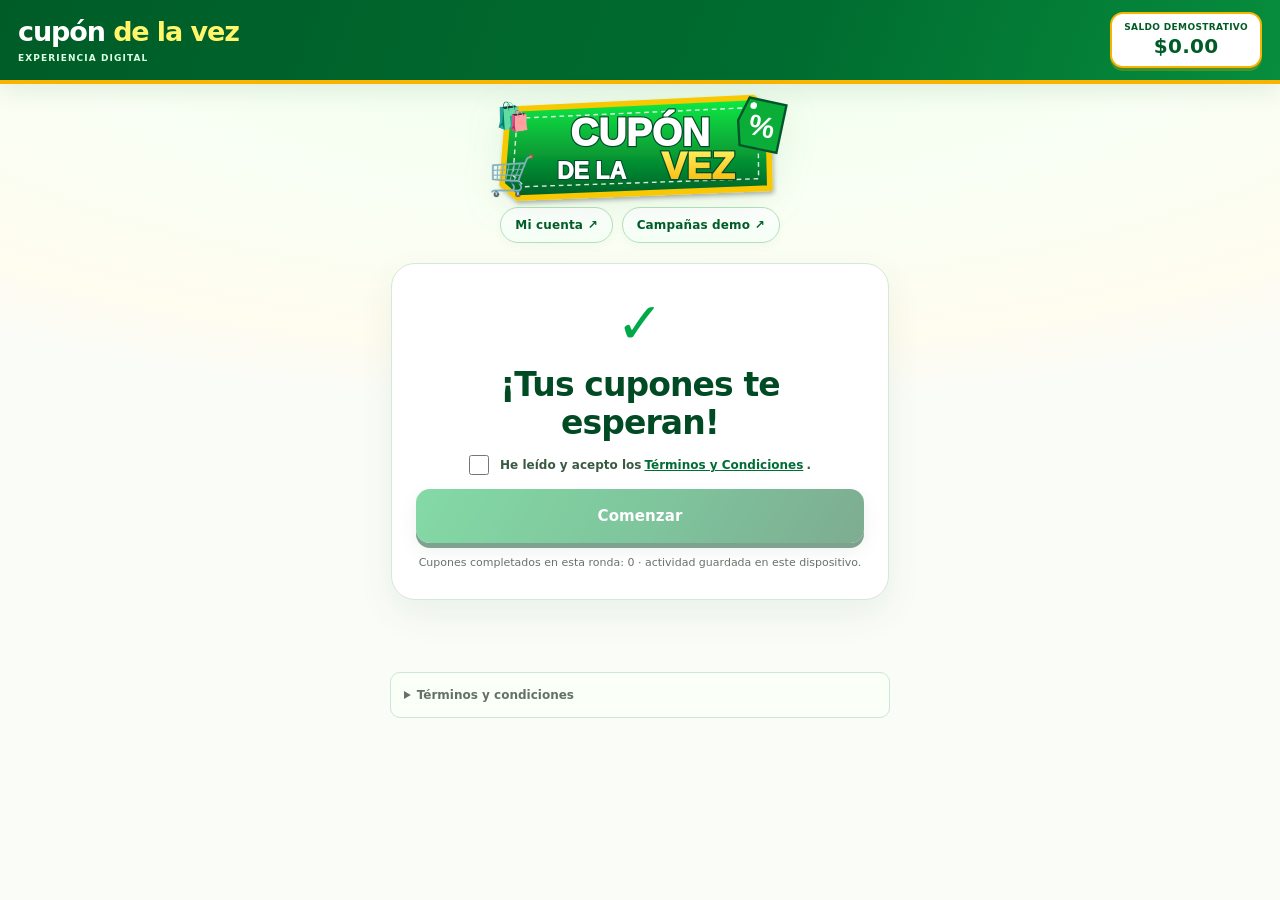
==== index.html @ 0f6320c0 "Melhorar animações, saldo, cupons, responsividade, histórico e marcas demonstrativas" ====
<!doctype html>
<html lang="es-MX"><head><meta charset="utf-8"><meta name="viewport" content="width=device-width, initial-scale=1"><meta name="description" content="Experiencia interactiva de cupones de demostración en México. Puntos virtuales expresados en MXN sin valor monetario."><title>Cupón de la Vez | Experiencia de cupones</title>
<style>:root{font-family:Arial,Helvetica,sans-serif;color:#202622;background:#f7f8f7;--green:#19be63;--yellow:#ffeb00}*{box-sizing:border-box}body{margin:0}header{display:flex;justify-content:space-between;align-items:center;background:#fff;padding:14px 18px;border-bottom:1px solid #e7e7e7;gap:10px}.logo{font-weight:900;font-size:25px}.logo span{color:var(--green)}.balance{border:2px solid var(--yellow);border-radius:9px;padding:7px 12px;font-size:11px;text-align:center}.balance strong{display:block;font-size:17px}main{max-width:460px;margin:24px auto;padding:0 14px 24px}.card{background:#fff;border-radius:18px;padding:23px 20px;box-shadow:0 5px 24px #0000000c;margin:14px 0}.badge{font-size:12px;text-transform:uppercase;letter-spacing:1px;font-weight:800;text-align:center;color:#177b45}h1,h2{text-align:center}h1{font-size:27px}p{color:#505b54;line-height:1.55;font-size:14px;text-align:center}.check{text-align:center;color:var(--green);font-size:75px;line-height:1}.coupon{border-radius:15px;min-height:210px;background:linear-gradient(135deg,#e9a726,#c75d22);color:#fff;padding:24px;text-align:center;display:flex;flex-direction:column;justify-content:center;margin:18px 0}.coupon.alt{background:linear-gradient(135deg,#333842,#10151d)}.coupon.third{background:linear-gradient(135deg,#e65b29,#b82f1f)}.brand-fallback{display:block;background:white;color:#1c2328;border-radius:12px;padding:20px;margin:12px auto;font-size:30px;font-weight:900;width:fit-content}.brand-fallback[hidden]{display:none}.brand-logo[hidden]{display:none}.brand-logo{width:145px;height:90px;object-fit:contain;background:#fff;border-radius:12px;padding:14px;margin:12px auto;display:block}.coupon strong{font-size:20px}.coupon .code{font-size:30px;font-weight:900;letter-spacing:5px;margin-top:15px}.coupon small{font-size:12px;opacity:.92}label{font-weight:700;font-size:12px;display:block}input{width:100%;border:1px solid #ccd3ce;border-radius:10px;padding:14px;font-size:17px;margin:9px 0}button,.btn{display:block;width:100%;border:0;border-radius:10px;padding:15px;background:var(--yellow);font-size:15px;font-weight:800;cursor:pointer;text-decoration:none;text-align:center;color:#151515;margin-top:13px}.green{background:var(--green);color:#fff}.muted{background:#f1f3f2}.hidden{display:none}.notice{background:#fffbe4;border:1px solid #efe19a;padding:13px;border-radius:10px;font-size:12px;line-height:1.5;color:#504b32}.reward{font-size:40px;font-weight:900;text-align:center}.small{font-size:12px;color:#69736b}.links{display:flex;gap:10px;justify-content:center;font-size:13px;padding:14px}a{color:#126a3d}footer details{text-align:left;background:#fff;border:1px solid #e1e5e2;border-radius:10px;padding:13px}footer summary{cursor:pointer;font-weight:700}footer details p{text-align:left;font-size:12px}footer{max-width:460px;margin:auto;padding:20px 15px 32px;text-align:center;color:#657168;font-size:12px;line-height:1.5}@media(min-width:600px){main{margin-top:35px}}</style><style>
:root{--green:#18b85d;--yellow:#ffdf00;background:#fff;color:#171717}
body{background:linear-gradient(180deg,#fff 0%,#fffdf2 100%);min-height:100vh}
header{max-width:980px;margin:0 auto;border:0;padding:18px 20px 14px;position:relative}
.logo{font-family:Georgia,serif;font-size:29px;letter-spacing:-1.3px;color:#171717}.logo span{color:#edb600}
.balance{border:3px solid #f3db00;border-radius:12px;min-width:136px;background:#fff;padding:10px 15px;box-shadow:0 2px 0 #f5eb8c;font-weight:800}
.balance strong{font-size:21px;color:#111}
main{max-width:530px;margin:24px auto 10px}.card{border:1px solid #f0efeb;border-radius:21px;box-shadow:0 12px 32px #1414140b;padding:30px 25px}
h1,h2{font-family:Georgia,'Times New Roman',serif;font-weight:800;font-size:31px;line-height:1.15;color:#111}
.check{font-size:78px;font-weight:900;color:#19bd66}
.badge{color:#272727;font-size:12px;letter-spacing:1.2px}
.coupon{background:linear-gradient(135deg,#ffdc00,#efad00);color:#171717;min-height:255px;border:3px dashed #fff;border-radius:18px;box-shadow:0 5px 0 #e9b400;padding:18px}
.coupon.alt{background:linear-gradient(135deg,#292929,#151515);color:#fff}
.coupon.third{background:linear-gradient(135deg,#ffc400,#f39b00);color:#171717}
.coupon .code{background:#ffffffeb;border:2px dashed #d1aa00;color:#171717;display:inline-block;align-self:center;padding:10px 17px;border-radius:9px;font-size:29px;letter-spacing:5px}
.coupon small{font-weight:700}
.brand-logo{border:2px solid #ffffff80;box-shadow:0 3px 10px #00000014}
button,.btn{border-radius:13px;min-height:54px;background:var(--yellow);box-shadow:0 4px 0 #e5bd00}
button.green,.btn.green{background:#15b95d;color:#fff;box-shadow:0 4px 0 #0b8d43}
button.muted{box-shadow:none}
.reward{font-family:Georgia,serif;font-size:49px}
#finish{border-top:9px solid #ffcb00}
#finish:before{content:'✓';display:block;text-align:center;font-size:50px;color:#fff;background:#f6ad00;border:7px solid #fff;box-shadow:0 0 0 7px #f6ad00;border-radius:50%;width:90px;height:90px;line-height:90px;margin:5px auto 26px}
#finish>.check{display:none}
#finish .btn.green{background:#ffcf00;color:#151515;box-shadow:0 4px 0 #e8a900}
#finish .small{background:#fff9e5;padding:14px;border-radius:10px;line-height:1.6}
.links{padding:6px 14px 12px}.links a{color:#454545}
footer details{border:1px solid #e8e2cb;background:#fffdf2}
@media(max-width:480px){header{padding:13px 14px}.logo{font-size:24px}.balance{min-width:122px}.balance strong{font-size:17px}.card{padding:24px 17px}h1,h2{font-size:27px}.coupon .code{font-size:24px}}
</style><style>
.money-rain{position:fixed;inset:0;z-index:999;pointer-events:none;overflow:hidden}
.money-rain .coin{position:absolute;top:-55px;left:var(--x);font-size:var(--size);line-height:1;opacity:0;filter:drop-shadow(0 3px 3px #0002);animation:coinfall var(--duration) ease-in var(--delay) forwards}
@keyframes coinfall{0%{transform:translate3d(0,-20px,0) rotate(0deg) scale(.6);opacity:0}10%{opacity:1}85%{opacity:1}100%{transform:translate3d(var(--drift),105vh,0) rotate(var(--spin)) scale(1);opacity:0}}
@media(prefers-reduced-motion:reduce){.money-rain{display:none}}
</style><link rel="manifest" href="manifest.webmanifest?v=25"><meta name="theme-color" content="#005c27"><style>
:root{--green:#12a857;--yellow:#f8cc24}
body{background:radial-gradient(circle at 50% 0,#fff5ca 0,#fff 52%);color:#17241c}
.card{box-shadow:0 18px 45px #114a2017;border:1px solid #e9eddf;animation:rise .3s ease both}
@keyframes rise{from{opacity:.5;transform:translateY(9px)}to{opacity:1;transform:translateY(0)}}
button,.btn{transition:transform .18s,filter .18s}button:not(:disabled):active,.btn:active{transform:scale(.98)}button:not(:disabled):hover,.btn:hover{filter:brightness(1.045)}
button:disabled{opacity:.5;cursor:not-allowed;box-shadow:none}
.coupon{position:relative;overflow:hidden;border:2px dashed #fff8;box-shadow:0 12px 28px #0002}
.coupon:before{content:'✦';position:absolute;right:15px;top:5px;font-size:36px;opacity:.25}
.progress-shell{display:none!important}
.progress-track{height:12px;background:#e6ece7;border-radius:20px;overflow:hidden}
.progress-fill{height:100%;width:0;background:linear-gradient(90deg,#16b55e,#f5d434);transition:width .45s}
.progress-label{text-align:center;font-size:13px;font-weight:800;color:#146b39;margin:7px 0}
.utility{display:flex;gap:8px;justify-content:center;align-items:center;flex-wrap:wrap;margin:8px auto;font-size:12px}
.utility select,.utility button{width:auto;min-height:35px;padding:7px 12px;margin:0;font-size:12px;box-shadow:none}
.milestones{display:flex;justify-content:center;gap:7px;flex-wrap:wrap;margin:14px 0}
.milestones span{background:#e8f8ee;border:1px solid #b9e9c9;border-radius:30px;padding:8px 10px;font-size:12px;font-weight:800}
#finish{background:linear-gradient(160deg,#fff 70%,#fff7d6)}
#finish .reward{color:#158848}
#finish .offer-label{font-size:12px;font-weight:800;color:#20653c;background:#eaf8ee;border-radius:12px;padding:9px}
@media(prefers-reduced-motion:reduce){.card{animation:none}button,.btn,.progress-fill{transition:none}}
</style><meta http-equiv="Cache-Control" content="no-cache, no-store, must-revalidate"><style id="premium-v25">
:root{--green:#108847;--yellow:#ffd34b;--ink:#17281d;--muted:#68766b;font-family:Inter,ui-sans-serif,system-ui,-apple-system,"Segoe UI",Arial,sans-serif}
body{background:radial-gradient(ellipse 90% 330px at 50% 0,#f1ffe9 5%,#fff8e4 65%,#fafbf8 100%);color:var(--ink);min-height:100vh;-webkit-font-smoothing:antialiased}
header{background:#ffffffde;border-bottom:1px solid #dfe9dc;padding:12px 18px;max-width:none;box-shadow:0 1px 12px #123b1e08}
header>.logo{font-family:Inter,ui-sans-serif,system-ui,-apple-system,"Segoe UI",sans-serif;font-weight:900;font-size:clamp(19px,4.7vw,27px);letter-spacing:-1.1px;color:#193524;line-height:1.12}
.logo span{color:#12a45c}.logo small{display:block;font-family:Inter,ui-sans-serif,system-ui,sans-serif;font-weight:800;font-size:9px;letter-spacing:1.1px;color:#69816f;margin-top:5px}
.balance{min-width:0;padding:8px 12px;border:1px solid #c7e7ce;background:#f0fbf1;box-shadow:none;border-radius:13px;font-size:9px;letter-spacing:.35px;white-space:nowrap;color:#177344}
.balance strong{color:#0b783d;font-size:clamp(13px,3.4vw,20px);font-variant-numeric:tabular-nums;margin-top:2px}
.hero-brand{max-width:530px;margin:0 auto;text-align:center;padding:5px 24px 0}
.hero-brand img{width:min(100%,320px);height:auto;display:block;margin:0 auto;filter:drop-shadow(0 9px 18px #27874018)}
main{max-width:530px;margin:0 auto 16px;padding:0 16px 24px}
.links{display:flex;flex-wrap:wrap;gap:9px;padding:0 0 8px}
.links a{font-size:12px;font-weight:750;letter-spacing:.15px;color:#43674d;text-decoration:none;background:#fff;border:1px solid #e2ece0;border-radius:100px;padding:10px 14px;box-shadow:0 4px 10px #173d1508}
.links a:hover{border-color:#9ed6ab;color:#056f38}
.card{border:1px solid #e7eee4;background:#fff;border-radius:24px;padding:28px 24px;margin:12px 0;box-shadow:0 15px 40px #1b49200f;animation:rise .3s ease both}
.card.hidden{display:none}
h1,h2{font-family:Inter,ui-sans-serif,system-ui,-apple-system,"Segoe UI",sans-serif;font-weight:860;letter-spacing:-.9px;line-height:1.13;color:#12321f;font-size:clamp(25px,6vw,33px)}
h1{margin:12px 0}p{color:#627064;font-size:14px;line-height:1.6}
.check{font-size:57px;color:#159f53;line-height:1.1}
.badge{display:table;margin:0 auto 16px;background:#eaf9ef;color:#167744;border:1px solid #ceeeda;padding:8px 12px;border-radius:100px;font-size:10px;letter-spacing:1px}
.coupon,.coupon.alt,.coupon.third{position:relative;background:linear-gradient(135deg,#fce691 0%,#f9ce4a 54%,#f0b92e 100%);color:#1e321e;border:1px solid #f4cb54;border-radius:21px;box-shadow:0 13px 30px #7d6a1525;min-height:290px;padding:15px 22px 20px;overflow:hidden;margin:16px 0 20px}
.coupon.alt{background:linear-gradient(135deg,#1c493b,#112b29 92%);color:#fff;border-color:#447663}
.coupon.third{background:linear-gradient(135deg,#faf0cf,#f2d178 65%,#e8ba47);color:#193226;border-color:#e9c574}
.coupon:before,.coupon:after{content:"";position:absolute;top:59px;width:28px;height:28px;background:#fff;border-radius:50%;z-index:1;border:1px solid #f2e7c0}
.coupon:before{left:-15px}.coupon:after{right:-15px}
.ticket-ribbon{display:flex;justify-content:space-between;align-items:center;align-self:stretch;border-bottom:1px dashed #ffffffad;padding-bottom:14px;letter-spacing:1.4px;font-size:10px;font-weight:900}
.ticket-ribbon span:last-child{letter-spacing:6px;opacity:.68}
.coupon strong{font-size:21px;margin-top:5px;letter-spacing:.1px}
.brand-logo{width:125px;height:80px;object-fit:contain;border:0;border-radius:12px;background:#fff;padding:13px;box-shadow:0 6px 15px #00000017;margin:14px auto 6px}
.brand-fallback{font-size:21px;padding:16px;margin:14px auto 6px;max-width:90%;overflow-wrap:anywhere}
.coupon .code{font-size:clamp(22px,6.8vw,33px);font-weight:900;letter-spacing:3px;padding:10px 15px;margin-top:13px;border:1px dashed #99802a;border-radius:11px;background:#ffffffec;color:#173525;box-shadow:0 3px 7px #0000000c;font-variant-numeric:tabular-nums}
.coupon small{color:inherit;font-size:12px;margin-top:11px;font-weight:700;opacity:.8}
.ticket-caption{align-self:stretch;font-size:9px;font-weight:900;letter-spacing:.8px;opacity:.65;border-top:1px dashed #ffffff9c;padding-top:12px;margin-top:17px;text-align:center}
#couponScreen>label{color:#344a37;font-size:12px;letter-spacing:1px;margin:16px 0 6px}
.code-entry{display:flex;gap:9px;align-items:stretch}
#couponInput{flex:1;min-width:0;margin:0;border:1.5px solid #cfded0;border-radius:13px;padding:14px 15px;background:#fbfefb;color:#173725;font-size:20px;line-height:1.3;letter-spacing:2px;font-variant-numeric:tabular-nums;outline-offset:3px}
#couponInput:focus{outline:2px solid #38a56d;border-color:#0b8646}
.copy-btn{width:auto;min-width:76px;flex-shrink:0;min-height:52px;margin:0;padding:0 14px;border:1px solid #cfe7d5;background:#ecf9f0;color:#11653a;box-shadow:none;border-radius:13px;font-size:13px}
.input-help{text-align:left;color:#768579;font-size:11px;margin:7px 0 0}
button,.btn{font-family:inherit;font-weight:800;letter-spacing:.1px;min-height:54px;border-radius:14px;box-shadow:none;touch-action:manipulation}
button.green,.btn.green{background:linear-gradient(135deg,#1cb663,#087940);color:#fff;box-shadow:0 6px 15px #057c4030}
#validate{margin-top:18px;font-size:15px}
#validate span{margin-left:6px;font-size:20px}
#message{min-height:18px;margin:9px 0}
.demo-disclosure{font-size:11px;color:#607262;background:#f1f8f1;border:1px solid #e1efe2;border-radius:10px;margin:14px 0 0;padding:9px 10px}
#acceptAtStart{width:20px;height:20px;margin:0 8px 0 0;vertical-align:middle;accent-color:#11874a;flex:none}
#welcome label{display:flex!important;align-items:center;justify-content:center;flex-wrap:wrap;gap:3px;font-size:12px;font-weight:550;line-height:1.5;color:#395a42}
#welcome .small{font-size:11px;margin-bottom:0}
#success .reward,#finish .reward{font-family:inherit;color:#078348;font-size:clamp(32px,8vw,48px)}
#finish{border-top:6px solid #f2bd40;background:#fff}
#finish:before{display:none}
#finish>.check{display:block}
#finish .btn.green{background:linear-gradient(135deg,#169753,#096b3b);color:white;border:0;box-shadow:0 7px 18px #0e85432a;padding:18px 12px;margin:22px 0 12px;font-size:16px}
#finish .small{background:none;padding:4px 0;color:#6f796f}
.milestones span{background:#ecf9ef;border-color:#d1efda;color:#127646}
footer{max-width:530px;padding-bottom:35px}
:focus-visible{outline:3px solid #2c9e63;outline-offset:3px}
@media(max-width:480px){header{padding:10px 13px;gap:8px}.logo small{font-size:8px}.balance{font-size:8px;padding:7px 9px}.hero-brand{padding-top:0}.hero-brand img{width:min(100%,240px)}main{padding:0 12px 22px}.card{padding:24px 18px;border-radius:20px}.links{gap:7px;justify-content:center}.links a{padding:9px 10px;font-size:11px}.coupon,.coupon.alt,.coupon.third{padding:14px 15px 18px;min-height:265px}.ticket-ribbon{font-size:9px}.coupon .code{letter-spacing:2px}.brand-logo{width:110px;height:70px}#couponInput{font-size:18px}.copy-btn{min-width:68px;padding:0 9px}}
@media(max-width:355px){.balance{font-size:7px;padding:7px}.balance strong{font-size:12px}header>.logo{font-size:18px}.coupon .code{font-size:21px;padding:8px}}
@media(prefers-reduced-motion:reduce){.card{animation:none}*,*:before,*:after{scroll-behavior:auto!important;transition:none!important}}
</style><style id="logo-palette-v32">
/* Paleta extraída do logo: verde vivo #10ed45, verde escuro #005c27, dourado #f9b400, amarelo #fff66b. */
:root{--green:#079943;--yellow:#f9c51b;--logo-neon:#10ed45;--logo-dark:#005c27;--logo-gold:#f9b400;--logo-light:#fff66b;--ink:#073a20}
body{background:radial-gradient(ellipse 90% 410px at 50% 0,#edffec 0%,#f9fff4 52%,#fffcf0 85%,#fafcf8 100%);color:#073a20}
header{background:linear-gradient(110deg,#005c27 0%,#006d30 63%,#078d3d 100%);border-bottom:4px solid #f9b400;box-shadow:0 8px 22px #005c2718}
header>.logo{color:#fff}.logo span{color:#fff66b}.logo small{color:#dcffe5}
.balance{background:#ffffff;color:#005c27;border:2px solid #f9b400;box-shadow:0 3px 0 #f9b40040}.balance strong{color:#005c27}
.hero-brand{background:transparent}
.links a{color:#005c27;border-color:#b4e1bb;background:linear-gradient(180deg,#fff,#f4fff5)}
.links a:hover{color:#005c27;border-color:#0ca646}
.card{border:1px solid #d4e9d9;box-shadow:0 14px 36px #005c2712}
h1,h2{color:#004b24}.check{color:#00a949}
.badge{background:#e5ffe8;color:#006d32;border-color:#93e9a2}
.coupon,.coupon.third{background:linear-gradient(145deg,#fff66b 0%,#ffdb32 42%,#f9b400 100%);border:2px solid #e9a900;color:#064923;box-shadow:0 14px 28px #b58e1240}
.coupon.alt{background:linear-gradient(145deg,#10b84b 0%,#04883b 48%,#005c27 100%);border:2px solid #059a41;color:white;box-shadow:0 14px 28px #005c2736}
.coupon:before,.coupon:after{background:#fff;border-color:#d4e9d9}
.coupon .code{background:#ffffffed;color:#005c27;border:2px dashed #cca300}
.ticket-ribbon{border-bottom-color:#fff8}
#couponInput{border-color:#9bd8a8;background:#fafffa;color:#005c27}
#couponInput:focus{outline-color:#00883d;border-color:#00883d}
.copy-btn{background:#e5ffe9;color:#005c27;border:1px solid #88d99e}
button.green,.btn.green,#finish .btn.green{background:linear-gradient(120deg,#0bb64f 0%,#00893b 56%,#005c27 100%);color:#fff;box-shadow:0 5px 0 #004821,0 8px 18px #005c2728}
button:not(.green):not(.copy-btn):not(.muted){background:linear-gradient(135deg,#fff66b,#f9b400);color:#153c1a;box-shadow:0 4px 0 #db9900}
button.muted{background:#eaf7ec;color:#005c27;border:1px solid #c0e2c7}
#finish{border-top:7px solid #f9b400;background:linear-gradient(160deg,#fff 55%,#f1ffed)}
#finish .reward,#success .reward{color:#006f34}
.milestones span{background:#f0ffeb;border-color:#9de3a9;color:#005c27}
.demo-disclosure{background:#ecf8ed;border-color:#cde8d2;color:#315b3b}
a{color:#006d34}footer details{background:#fafff8;border-color:#cee6d3}
::selection{background:#fff66b;color:#005c27}
@media(max-width:480px){header{padding:12px 13px}.balance{border-width:2px}}
</style><style id="experience-v35">
.round-counter{text-align:center;font-size:12px;font-weight:800;color:#006a34;margin:2px 0 8px;letter-spacing:.5px}
.achievement{display:inline-block;margin:6px auto 2px!important;padding:9px 14px;border-radius:18px;background:#efffed;border:1px solid #a2e7b4;color:#066331;font-weight:750}
#success{text-align:center}
.toast{position:fixed;z-index:1002;bottom:22px;left:50%;transform:translateX(-50%);max-width:min(92vw,440px);width:max-content;border-radius:18px;padding:14px 22px;background:#005c27;color:#fff;box-shadow:0 12px 40px #005c273d;font-weight:800;text-align:center}
.toast[hidden]{display:none}
.coupon{transform-style:preserve-3d;transition:transform .25s ease,box-shadow .25s ease;will-change:transform}
.coupon:active{transform:perspective(800px) rotateX(2deg) scale(.99)}
.coupon .code{transform:translateZ(8px)}
#couponInput[aria-invalid="true"]{border-color:#c83138;background:#fff6f6}
#couponScreen #message:not(:empty){color:#ad2b34;font-weight:700}
#couponScreen .code-entry input{font-size:clamp(18px,4.6vw,22px)}
button:focus-visible,a:focus-visible,input:focus-visible{outline:3px solid #f9b400;outline-offset:3px}
#couponScreen{content-visibility:auto;contain-intrinsic-size:660px}
@media(hover:hover) and (pointer:fine){.coupon:hover{transform:perspective(800px) rotateX(2deg) rotateY(-2deg) translateY(-2px);box-shadow:0 19px 34px #005c2734}}
@media(max-width:460px){#couponScreen .code-entry{gap:7px}#couponScreen .copy-btn{min-width:70px}#couponScreen .coupon{min-height:250px}#couponScreen #validate{min-height:58px}}
@media(prefers-reduced-motion:reduce){.coupon{transition:none;transform:none!important}}
</style></head><body><div class="money-rain" id="moneyRain" aria-hidden="true"></div><div id="toast" class="toast" role="status" aria-live="polite" hidden></div>
<header><div class="logo">cupón<span> de la vez</span><small>EXPERIENCIA DIGITAL</small></div><div class="balance">SALDO DEMOSTRATIVO<strong id="balance">$0.00 MXN</strong></div></header>
<div class="hero-brand"><img src="logo-cupon.svg?v=25" width="680" height="250" alt="Cupón de la Vez"></div><main><nav class="links" aria-label="Navegación"><a href="cuenta.html#login">Mi cuenta <span aria-hidden="true">↗</span></a><a href="admin-campanas.html">Campañas demo <span aria-hidden="true">↗</span></a></nav>
<section class="card" id="welcome"><div class="check">✓</div><h1>¡Tus cupones te esperan!</h1><label style="display:block;margin:14px 0"><input type="checkbox" id="acceptAtStart"> He leído y acepto los <a href="#terminos" id="termsLink">Términos y Condiciones</a>.</label><button class="green" id="start" disabled>Comenzar</button><p class="small" id="localHistory">Tu actividad se guarda en este dispositivo.</p></section>
<section class="card hidden" id="couponScreen"><div class="badge">✦ CUPÓN INTERACTIVO · DEMO</div><p class="round-counter" id="roundCounter" aria-live="polite">Cupón 1 de 3</p><div class="coupon" id="couponCard"><div class="ticket-ribbon"><span>EDICIÓN DIGITAL</span><span aria-hidden="true">✦ ✦ ✦</span></div><img class="brand-logo" id="brandLogo" decoding="async" alt="Logotipo de marca usado como referencia visual no oficial" loading="lazy" referrerpolicy="no-referrer" onerror="this.hidden=true;document.getElementById('brandFallback').hidden=false"><span id="brandFallback" class="brand-fallback" hidden></span><strong id="couponTitle">Cupón de ejemplo</strong><div class="code" id="shownCode">81286876</div><small>8 dígitos · código ilustrativo</small></div><label for="couponInput">DIGITA EL CÓDIGO DEL CUPÓN</label><div class="code-entry"><input id="couponInput" type="text" inputmode="numeric" pattern="[0-9]{8}" maxlength="8" autocomplete="one-time-code" enterkeyhint="done" aria-describedby="codeHelp" placeholder="0000 0000"><button type="button" id="copyCode" class="copy-btn" aria-label="Copiar código de demostración">Copiar</button></div><p class="input-help" id="codeHelp">Usa los 8 números mostrados en la tarjeta.</p><button type="button" id="validate" class="green">VALIDAR CUPÓN <span aria-hidden="true">→</span></button><p id="message" role="status" aria-live="polite" class="small"></p></section>
<section class="card hidden" id="success"><div class="check">✓</div><h2>¡Cupón validado! ✨</h2><p>Acumulaste:</p><div class="reward" id="reward">$0.00 MXN</div><p id="achievement" class="achievement">🏅 ¡Primer cupón completado!</p><p>Saldo virtual total: <strong id="total">$0.00 MXN</strong></p><button class="green" id="next">Siguiente cupón</button></section>
<section class="card hidden" id="finish"><div class="check">✓</div><h2>¡Felicidades, completaste tus 3 cupones!</h2><p>Tu saldo virtual ha aumentado.</p><div class="reward" id="finalTotal">$0.00 MXN</div><p class="demo-disclosure">La oferta es una compra aparte.</p><div class="milestones" id="milestones" aria-label="Logros virtuales"></div><button class="muted" id="openInfo" type="button">ⓘ Términos y condiciones</button><a class="btn green" id="checkout" href="https://xpag.global/pay/UIZraLAo" target="_blank" rel="noopener noreferrer">💰 CONTINUAR A LA OFERTA →</a><p class="small">Si el botón no abre la oferta, mantén pulsado el botón y selecciona abrir enlace.</p><button class="muted" id="again">Volver a empezar</button></section>
<dialog id="infoPopup" aria-labelledby="infoTitle" style="border:0;border-radius:14px;max-width:420px;width:92%;padding:22px"><h2 id="infoTitle">Términos y condiciones</h2><p class="small" style="text-align:left">Esta plataforma es una experiencia interactiva de demostración. Los códigos son ilustrativos: no son cupones reales ni conceden descuentos. Las marcas se muestran solo como referencia visual; no existe patrocinio, asociación ni autorización de sus titulares.</p><p class="small" style="text-align:left">Los importes expresados en MXN son saldo virtual demostrativo, sin valor monetario. No representan dinero, crédito, premios ni ganancias reales, y no se pueden retirar, transferir ni utilizar como pago.</p><p class="small" style="text-align:left">La oferta externa es opcional e independiente de los cupones y del saldo virtual. Cualquier compra implica un pago real y no permite convertir el saldo demostrativo en dinero. Consulta las condiciones de la oferta antes de comprar. Esta experiencia no solicita información bancaria.</p><button class="green" id="closeInfo" type="button">Entendido</button></dialog></main><footer><details><summary>Términos y condiciones</summary><p>Los códigos son ilustrativos y no ofrecen descuentos reales. El saldo mostrado en MXN es exclusivamente virtual, sin valor monetario ni retiros. Las marcas son referencias visuales sin afiliación. La oferta de pago es opcional e independiente. Consulta los <a href="#terminos" id="footerTerms">términos completos</a>.</p></details></footer>
<script>'use strict';(()=>{const data=[{code:'81286876',title:'Nike',logo:'https://cdn.jsdelivr.net/npm/simple-icons@v15/icons/nike.svg',value:80,cls:''},{code:'81460305',title:'Apple',logo:'https://cdn.jsdelivr.net/npm/simple-icons@v15/icons/apple.svg',value:150,cls:'alt'},{code:'81633734',title:'Burger King',logo:'https://cdn.jsdelivr.net/npm/simple-icons@v15/icons/burgerking.svg',value:60,cls:'third'},{code:'81807163',title:'Adidas',logo:'https://cdn.jsdelivr.net/npm/simple-icons@v15/icons/adidas.svg',value:120,cls:''},{code:'81980592',title:'McDonald\'s',logo:'https://cdn.jsdelivr.net/npm/simple-icons@v15/icons/mcdonalds.svg',value:90,cls:'third'},{code:'82154021',title:'Samsung',logo:'https://cdn.jsdelivr.net/npm/simple-icons@v15/icons/samsung.svg',value:130,cls:'alt'},{code:'82327450',title:'Starbucks',logo:'https://cdn.jsdelivr.net/npm/simple-icons@v15/icons/starbucks.svg',value:70,cls:''},{code:'82500879',title:'Puma',logo:'https://cdn.jsdelivr.net/npm/simple-icons@v15/icons/puma.svg',value:110,cls:'third'},{code:'82674308',title:'Pepsi',logo:'https://cdn.jsdelivr.net/npm/simple-icons@v15/icons/pepsi.svg',value:100,cls:'alt'},{code:'82847737',title:'Spotify',logo:'https://cdn.jsdelivr.net/npm/simple-icons@v15/icons/spotify.svg',value:140,cls:''},{code:'83021166',title:'Netflix',logo:'https://cdn.jsdelivr.net/npm/simple-icons@v15/icons/netflix.svg',value:95,cls:'alt'},{code:'83194595',title:'LEGO',logo:'https://cdn.jsdelivr.net/npm/simple-icons@v15/icons/lego.svg',value:125,cls:'third'},{code:'83368024',title:'YouTube',logo:'https://cdn.jsdelivr.net/npm/simple-icons@v15/icons/youtube.svg',value:105,cls:'third'},{code:'83541453',title:'Amazon',logo:'https://cdn.jsdelivr.net/npm/simple-icons@v15/icons/amazon.svg',value:85,cls:''},{code:'83714882',title:'PlayStation',logo:'https://cdn.jsdelivr.net/npm/simple-icons@v15/icons/playstation.svg',value:135,cls:'alt'},{code:'83888311',title:'Coca-Cola',logo:'https://cdn.jsdelivr.net/npm/simple-icons@v15/icons/cocacola.svg',value:95,cls:'third'}],key='cuponmx-virtual-session-v2',rotationKey='cuponmx-brand-rotation-v2',money=n=>new Intl.NumberFormat('es-MX',{style:'currency',currency:'MXN'}).format(n),sections=['welcome','couponScreen','success','finish'];let index=0,balance=0,completed=[],round=[];const read=(k,fallback)=>{try{return JSON.parse(localStorage.getItem(k)||'null')??fallback}catch(_){return fallback}};const shuffle=a=>{for(let i=a.length-1;i>0;i--){const j=Math.floor(Math.random()*(i+1));[a[i],a[j]]=[a[j],a[i]]}return a};function selectRound(){let queue=read(rotationKey,[]);if(!Array.isArray(queue)||queue.some(n=>!Number.isInteger(n)||n<0||n>=data.length))queue=[];if(queue.length<3){const remaining=queue;queue=remaining.concat(shuffle(data.map((_,i)=>i).filter(i=>!remaining.includes(i))))}const selected=queue.splice(0,3);try{localStorage.setItem(rotationKey,JSON.stringify(queue))}catch(_){}return selected}let saved=read(key,null);if(saved&&Array.isArray(saved.round)&&saved.round.length===3&&saved.round.every(n=>Number.isInteger(n)&&n>=0&&n<data.length)&&Array.isArray(saved.completed)){round=saved.round;completed=[...new Set(saved.completed.filter(n=>round.includes(n)))];balance=completed.reduce((sum,i)=>sum+data[i].value,0)}else{round=selectRound()}function save(){try{localStorage.setItem(key,JSON.stringify({round,completed}))}catch(_){}}save();let audioContext;function coinSound(){if(localStorage.getItem('cupon-sound')==='off')return;try{const Ctx=window.AudioContext||window.webkitAudioContext;if(!Ctx)return;audioContext=audioContext||new Ctx();if(audioContext.state==='suspended')audioContext.resume();const now=audioContext.currentTime;for(let i=0;i<4;i++){const osc=audioContext.createOscillator(),gain=audioContext.createGain();osc.type='sine';osc.frequency.setValueAtTime(650+i*125,now+i*.085);osc.frequency.exponentialRampToValueAtTime(1000+i*145,now+i*.085+.11);gain.gain.setValueAtTime(.0001,now+i*.085);gain.gain.exponentialRampToValueAtTime(.09,now+i*.085+.018);gain.gain.exponentialRampToValueAtTime(.0001,now+i*.085+.2);osc.connect(gain);gain.connect(audioContext.destination);osc.start(now+i*.085);osc.stop(now+i*.085+.21)}}catch(_){}}function moneyAnimation(){if(window.matchMedia&&window.matchMedia('(prefers-reduced-motion: reduce)').matches)return;const box=document.getElementById('moneyRain');if(!box)return;box.replaceChildren();for(let i=0;i<22;i++){const el=document.createElement('span');el.className='coin';el.textContent=i%4===0?'✨':'🪙';el.style.setProperty('--x',Math.round(Math.random()*100)+'%');el.style.setProperty('--size',(21+Math.round(Math.random()*15))+'px');el.style.setProperty('--duration',(1.5+Math.random()*1.1).toFixed(2)+'s');el.style.setProperty('--delay',(Math.random()*.65).toFixed(2)+'s');el.style.setProperty('--drift',(Math.random()*130-65).toFixed(0)+'px');el.style.setProperty('--spin',(Math.random()*900-450).toFixed(0)+'deg');box.appendChild(el)}setTimeout(()=>box.replaceChildren(),3400)}function celebrate(){moneyAnimation();coinSound()}let displayedBalance=balance,balanceFrame=0;
function animateBalance(value){
 const el=document.getElementById('balance');cancelAnimationFrame(balanceFrame);
 const reduce=window.matchMedia&&window.matchMedia('(prefers-reduced-motion: reduce)').matches;
 if(reduce||displayedBalance===value){displayedBalance=value;el.textContent=money(value);return}
 const from=displayedBalance,start=performance.now(),duration=640;
 const draw=t=>{const pct=Math.min((t-start)/duration,1);displayedBalance=from+(value-from)*(1-Math.pow(1-pct,3));el.textContent=money(displayedBalance);if(pct<1)balanceFrame=requestAnimationFrame(draw);else{displayedBalance=value;el.textContent=money(value)}};
 balanceFrame=requestAnimationFrame(draw);
}
let toastTimeout;function showToast(message){const el=document.getElementById('toast');el.textContent=message;el.hidden=false;clearTimeout(toastTimeout);toastTimeout=setTimeout(()=>el.hidden=true,2600)}
function saveHistory(brand,value){
 try{const k='cuponmx-local-history-v1',v=JSON.parse(localStorage.getItem(k)||'[]'),items=Array.isArray(v)?v:[];items.unshift({brand,amount:value,date:new Date().toISOString(),demo:true});localStorage.setItem(k,JSON.stringify(items.slice(0,60)))}catch(_){}
}
function show(id){for(const s of sections)document.getElementById(s).classList.toggle('hidden',s!==id);window.scrollTo({top:0,behavior:'smooth'})}function update(){animateBalance(balance);document.getElementById('localHistory').textContent='Cupones completados en esta ronda: '+completed.length+' · actividad guardada en este dispositivo.'}function render(){update();document.getElementById('roundCounter').textContent='Cupón '+Math.min(index+1,round.length)+' de '+round.length;if(index>=round.length){document.getElementById('finalTotal').textContent=money(balance);document.getElementById('milestones').innerHTML='<span>🥉 Primer cupón</span><span>🥈 Dos cupones</span><span>🏆 Ronda completa</span>';show('finish');return}const c=data[round[index]];document.getElementById('couponTitle').textContent=c.title;const logo=document.getElementById('brandLogo');logo.hidden=false;const fallback=document.getElementById('brandFallback');fallback.hidden=true;fallback.textContent=c.title;logo.src=c.logo;document.getElementById('shownCode').textContent=c.code;document.getElementById('couponCard').className='coupon '+c.cls;document.getElementById('couponInput').value='';document.getElementById('message').textContent='';document.getElementById('couponInput').removeAttribute('aria-invalid');show('couponScreen')}document.getElementById('copyCode').onclick=async()=>{const code=document.getElementById('shownCode').textContent;try{await navigator.clipboard.writeText(code);document.getElementById('message').textContent='Código copiado. Pégalo en el campo.'}catch(_){document.getElementById('couponInput').value=code;document.getElementById('message').textContent='Código colocado en el campo.'}document.getElementById('couponInput').focus()};document.getElementById('couponInput').addEventListener('input',e=>{e.target.value=e.target.value.replace(/\D/g,'').slice(0,8);document.getElementById('message').textContent=''});document.getElementById('couponInput').addEventListener('keydown',e=>{if(e.key==='Enter'){e.preventDefault();document.getElementById('validate').click()}});document.getElementById('acceptAtStart').onchange=e=>document.getElementById('start').disabled=!e.target.checked;document.getElementById('termsLink').onclick=e=>{e.preventDefault();document.getElementById('infoPopup').showModal()};document.getElementById('start').onclick=()=>{if(!document.getElementById('acceptAtStart').checked)return;index=0;while(index<round.length&&completed.includes(round[index]))index++;render()};document.getElementById('validate').onclick=()=>{const current=round[index],val=document.getElementById('couponInput').value.trim();if(val!==data[current].code){document.getElementById('message').textContent=val.length!==8?'El código debe tener 8 dígitos.':'El código no coincide. Verifica los números.';document.getElementById('couponInput').setAttribute('aria-invalid','true');return}document.getElementById('couponInput').removeAttribute('aria-invalid');const value=data[current].value;if(!completed.includes(current)){completed.push(current);balance+=value;save()}update();document.getElementById('reward').textContent=money(value);document.getElementById('achievement').textContent=['🥉 ¡Primer cupón completado!','🥈 ¡Dos cupones completados!','🏆 ¡Ronda completada!'][index]||'✨ ¡Muy bien!';saveHistory(data[current].title,value);showToast('✨ ¡Cupón correcto! +'+money(value)+' virtuales');document.getElementById('total').textContent=money(balance);celebrate();if(index===round.length-1){index=round.length;document.getElementById('finalTotal').textContent=money(balance);document.getElementById('milestones').innerHTML='<span>🥉 Primer cupón</span><span>🥈 Dos cupones</span><span>🏆 Ronda completa</span>';show('finish');setTimeout(()=>document.getElementById('checkout').scrollIntoView({block:'center',behavior:'smooth'}),350)}else{show('success')}};document.getElementById('next').onclick=()=>{celebrate();index++;while(index<round.length&&completed.includes(round[index]))index++;render()};document.getElementById('openInfo').onclick=()=>document.getElementById('infoPopup').showModal();document.getElementById('closeInfo').onclick=()=>document.getElementById('infoPopup').close();document.getElementById('footerTerms').onclick=e=>{e.preventDefault();document.getElementById('infoPopup').showModal()};document.getElementById('again').onclick=()=>{round=selectRound();index=0;completed=[];balance=0;save();update();show('welcome')};if('serviceWorker' in navigator){window.addEventListener('load',()=>navigator.serviceWorker.register('./sw.js?v=25',{updateViaCache:'none'}).then(reg=>reg.update()).catch(()=>{}))}update()})();</script></body></html>
<!-- Atualização para publicação do site -->
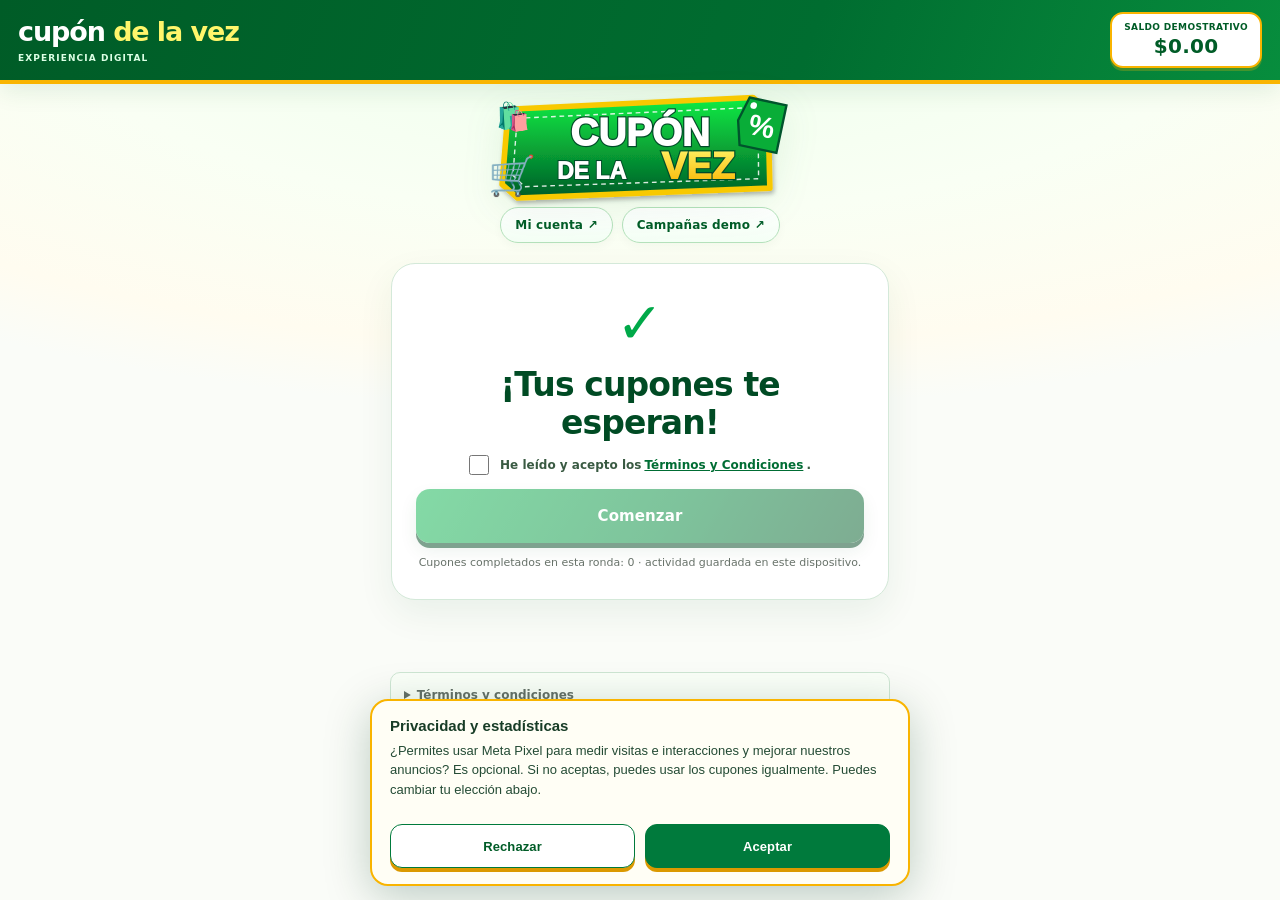
==== commit 060dc198: "Meta Pixel 1438430094129999 com consentimento e eventos do funil" ====
--- a/index.html
+++ b/index.html
@@ -1,5 +1,5 @@
 <!doctype html>
-<html lang="es-MX"><head><meta charset="utf-8"><meta name="viewport" content="width=device-width, initial-scale=1"><meta name="description" content="Experiencia interactiva de cupones de demostración en México. Puntos virtuales expresados en MXN sin valor monetario."><title>Cupón de la Vez | Experiencia de cupones</title>
+<html lang="es-MX"><head><meta charset="utf-8"><meta name="viewport" content="width=device-width, initial-scale=1"><link rel="preconnect" href="https://cdn.jsdelivr.net" crossorigin><link rel="dns-prefetch" href="//cdn.jsdelivr.net"><meta name="description" content="Experiencia interactiva de cupones de demostración en México. Puntos virtuales expresados en MXN sin valor monetario."><title>Cupón de la Vez | Experiencia de cupones</title>
 <style>:root{font-family:Arial,Helvetica,sans-serif;color:#202622;background:#f7f8f7;--green:#19be63;--yellow:#ffeb00}*{box-sizing:border-box}body{margin:0}header{display:flex;justify-content:space-between;align-items:center;background:#fff;padding:14px 18px;border-bottom:1px solid #e7e7e7;gap:10px}.logo{font-weight:900;font-size:25px}.logo span{color:var(--green)}.balance{border:2px solid var(--yellow);border-radius:9px;padding:7px 12px;font-size:11px;text-align:center}.balance strong{display:block;font-size:17px}main{max-width:460px;margin:24px auto;padding:0 14px 24px}.card{background:#fff;border-radius:18px;padding:23px 20px;box-shadow:0 5px 24px #0000000c;margin:14px 0}.badge{font-size:12px;text-transform:uppercase;letter-spacing:1px;font-weight:800;text-align:center;color:#177b45}h1,h2{text-align:center}h1{font-size:27px}p{color:#505b54;line-height:1.55;font-size:14px;text-align:center}.check{text-align:center;color:var(--green);font-size:75px;line-height:1}.coupon{border-radius:15px;min-height:210px;background:linear-gradient(135deg,#e9a726,#c75d22);color:#fff;padding:24px;text-align:center;display:flex;flex-direction:column;justify-content:center;margin:18px 0}.coupon.alt{background:linear-gradient(135deg,#333842,#10151d)}.coupon.third{background:linear-gradient(135deg,#e65b29,#b82f1f)}.brand-fallback{display:block;background:white;color:#1c2328;border-radius:12px;padding:20px;margin:12px auto;font-size:30px;font-weight:900;width:fit-content}.brand-fallback[hidden]{display:none}.brand-logo[hidden]{display:none}.brand-logo{width:145px;height:90px;object-fit:contain;background:#fff;border-radius:12px;padding:14px;margin:12px auto;display:block}.coupon strong{font-size:20px}.coupon .code{font-size:30px;font-weight:900;letter-spacing:5px;margin-top:15px}.coupon small{font-size:12px;opacity:.92}label{font-weight:700;font-size:12px;display:block}input{width:100%;border:1px solid #ccd3ce;border-radius:10px;padding:14px;font-size:17px;margin:9px 0}button,.btn{display:block;width:100%;border:0;border-radius:10px;padding:15px;background:var(--yellow);font-size:15px;font-weight:800;cursor:pointer;text-decoration:none;text-align:center;color:#151515;margin-top:13px}.green{background:var(--green);color:#fff}.muted{background:#f1f3f2}.hidden{display:none}.notice{background:#fffbe4;border:1px solid #efe19a;padding:13px;border-radius:10px;font-size:12px;line-height:1.5;color:#504b32}.reward{font-size:40px;font-weight:900;text-align:center}.small{font-size:12px;color:#69736b}.links{display:flex;gap:10px;justify-content:center;font-size:13px;padding:14px}a{color:#126a3d}footer details{text-align:left;background:#fff;border:1px solid #e1e5e2;border-radius:10px;padding:13px}footer summary{cursor:pointer;font-weight:700}footer details p{text-align:left;font-size:12px}footer{max-width:460px;margin:auto;padding:20px 15px 32px;text-align:center;color:#657168;font-size:12px;line-height:1.5}@media(min-width:600px){main{margin-top:35px}}</style><style>
 :root{--green:#18b85d;--yellow:#ffdf00;background:#fff;color:#171717}
 body{background:linear-gradient(180deg,#fff 0%,#fffdf2 100%);min-height:100vh}
@@ -163,14 +163,24 @@
 @media(hover:hover) and (pointer:fine){.coupon:hover{transform:perspective(800px) rotateX(2deg) rotateY(-2deg) translateY(-2px);box-shadow:0 19px 34px #005c2734}}
 @media(max-width:460px){#couponScreen .code-entry{gap:7px}#couponScreen .copy-btn{min-width:70px}#couponScreen .coupon{min-height:250px}#couponScreen #validate{min-height:58px}}
 @media(prefers-reduced-motion:reduce){.coupon{transition:none;transform:none!important}}
-</style></head><body><div class="money-rain" id="moneyRain" aria-hidden="true"></div><div id="toast" class="toast" role="status" aria-live="polite" hidden></div>
+</style><style id="pixel-consent-v36">
+#analyticsConsent{position:fixed;left:14px;right:14px;bottom:14px;z-index:1500;margin:auto;max-width:540px;border:2px solid #f9b400;border-radius:18px;background:#fffef5;box-shadow:0 10px 45px #003c2340;padding:16px 18px;font-family:Arial,Helvetica,sans-serif;color:#173c26}
+#analyticsConsent[hidden],#privacyPreference[hidden]{display:none!important}
+#analyticsConsent p{font-size:13px;line-height:1.5;color:#244b35;text-align:left;margin:6px 0 12px}
+#analyticsConsent strong{font-size:15px}
+#analyticsConsent .consent-actions{display:flex;gap:10px}
+#analyticsConsent button{flex:1;cursor:pointer;border:1px solid #007a3c;border-radius:12px;min-height:44px;padding:10px 12px;font-size:13px;font-weight:800}
+#analyticsYes{background:#007a3c;color:white}#analyticsNo{background:white;color:#005c27}
+#privacyPreference{text-align:center;padding:8px 0 0}
+#manageAnalytics{background:none;border:0;color:#005c27;text-decoration:underline;cursor:pointer;font-size:12px;min-height:38px}
+</style></head><body><aside id="analyticsConsent" aria-label="Preferencias de estadísticas" hidden><strong>Privacidad y estadísticas</strong><p>¿Permites usar Meta Pixel para medir visitas e interacciones y mejorar nuestros anuncios? Es opcional. Si no aceptas, puedes usar los cupones igualmente. Puedes cambiar tu elección abajo.</p><div class="consent-actions"><button id="analyticsNo" type="button">Rechazar</button><button id="analyticsYes" type="button">Aceptar</button></div></aside><div class="money-rain" id="moneyRain" aria-hidden="true"></div><div id="toast" class="toast" role="status" aria-live="polite" hidden></div>
 <header><div class="logo">cupón<span> de la vez</span><small>EXPERIENCIA DIGITAL</small></div><div class="balance">SALDO DEMOSTRATIVO<strong id="balance">$0.00 MXN</strong></div></header>
-<div class="hero-brand"><img src="logo-cupon.svg?v=25" width="680" height="250" alt="Cupón de la Vez"></div><main><nav class="links" aria-label="Navegación"><a href="cuenta.html#login">Mi cuenta <span aria-hidden="true">↗</span></a><a href="admin-campanas.html">Campañas demo <span aria-hidden="true">↗</span></a></nav>
+<div class="hero-brand"><img src="logo-cupon.svg?v=25" width="680" height="250" alt="Cupón de la Vez" fetchpriority="high" decoding="async"></div><main><nav class="links" aria-label="Navegación"><a href="cuenta.html#login">Mi cuenta <span aria-hidden="true">↗</span></a><a href="admin-campanas.html">Campañas demo <span aria-hidden="true">↗</span></a></nav>
 <section class="card" id="welcome"><div class="check">✓</div><h1>¡Tus cupones te esperan!</h1><label style="display:block;margin:14px 0"><input type="checkbox" id="acceptAtStart"> He leído y acepto los <a href="#terminos" id="termsLink">Términos y Condiciones</a>.</label><button class="green" id="start" disabled>Comenzar</button><p class="small" id="localHistory">Tu actividad se guarda en este dispositivo.</p></section>
 <section class="card hidden" id="couponScreen"><div class="badge">✦ CUPÓN INTERACTIVO · DEMO</div><p class="round-counter" id="roundCounter" aria-live="polite">Cupón 1 de 3</p><div class="coupon" id="couponCard"><div class="ticket-ribbon"><span>EDICIÓN DIGITAL</span><span aria-hidden="true">✦ ✦ ✦</span></div><img class="brand-logo" id="brandLogo" decoding="async" alt="Logotipo de marca usado como referencia visual no oficial" loading="lazy" referrerpolicy="no-referrer" onerror="this.hidden=true;document.getElementById('brandFallback').hidden=false"><span id="brandFallback" class="brand-fallback" hidden></span><strong id="couponTitle">Cupón de ejemplo</strong><div class="code" id="shownCode">81286876</div><small>8 dígitos · código ilustrativo</small></div><label for="couponInput">DIGITA EL CÓDIGO DEL CUPÓN</label><div class="code-entry"><input id="couponInput" type="text" inputmode="numeric" pattern="[0-9]{8}" maxlength="8" autocomplete="one-time-code" enterkeyhint="done" aria-describedby="codeHelp" placeholder="0000 0000"><button type="button" id="copyCode" class="copy-btn" aria-label="Copiar código de demostración">Copiar</button></div><p class="input-help" id="codeHelp">Usa los 8 números mostrados en la tarjeta.</p><button type="button" id="validate" class="green">VALIDAR CUPÓN <span aria-hidden="true">→</span></button><p id="message" role="status" aria-live="polite" class="small"></p></section>
 <section class="card hidden" id="success"><div class="check">✓</div><h2>¡Cupón validado! ✨</h2><p>Acumulaste:</p><div class="reward" id="reward">$0.00 MXN</div><p id="achievement" class="achievement">🏅 ¡Primer cupón completado!</p><p>Saldo virtual total: <strong id="total">$0.00 MXN</strong></p><button class="green" id="next">Siguiente cupón</button></section>
 <section class="card hidden" id="finish"><div class="check">✓</div><h2>¡Felicidades, completaste tus 3 cupones!</h2><p>Tu saldo virtual ha aumentado.</p><div class="reward" id="finalTotal">$0.00 MXN</div><p class="demo-disclosure">La oferta es una compra aparte.</p><div class="milestones" id="milestones" aria-label="Logros virtuales"></div><button class="muted" id="openInfo" type="button">ⓘ Términos y condiciones</button><a class="btn green" id="checkout" href="https://xpag.global/pay/UIZraLAo" target="_blank" rel="noopener noreferrer">💰 CONTINUAR A LA OFERTA →</a><p class="small">Si el botón no abre la oferta, mantén pulsado el botón y selecciona abrir enlace.</p><button class="muted" id="again">Volver a empezar</button></section>
-<dialog id="infoPopup" aria-labelledby="infoTitle" style="border:0;border-radius:14px;max-width:420px;width:92%;padding:22px"><h2 id="infoTitle">Términos y condiciones</h2><p class="small" style="text-align:left">Esta plataforma es una experiencia interactiva de demostración. Los códigos son ilustrativos: no son cupones reales ni conceden descuentos. Las marcas se muestran solo como referencia visual; no existe patrocinio, asociación ni autorización de sus titulares.</p><p class="small" style="text-align:left">Los importes expresados en MXN son saldo virtual demostrativo, sin valor monetario. No representan dinero, crédito, premios ni ganancias reales, y no se pueden retirar, transferir ni utilizar como pago.</p><p class="small" style="text-align:left">La oferta externa es opcional e independiente de los cupones y del saldo virtual. Cualquier compra implica un pago real y no permite convertir el saldo demostrativo en dinero. Consulta las condiciones de la oferta antes de comprar. Esta experiencia no solicita información bancaria.</p><button class="green" id="closeInfo" type="button">Entendido</button></dialog></main><footer><details><summary>Términos y condiciones</summary><p>Los códigos son ilustrativos y no ofrecen descuentos reales. El saldo mostrado en MXN es exclusivamente virtual, sin valor monetario ni retiros. Las marcas son referencias visuales sin afiliación. La oferta de pago es opcional e independiente. Consulta los <a href="#terminos" id="footerTerms">términos completos</a>.</p></details></footer>
+<dialog id="infoPopup" aria-labelledby="infoTitle" style="border:0;border-radius:14px;max-width:420px;width:92%;padding:22px"><h2 id="infoTitle">Términos y condiciones</h2><p class="small" style="text-align:left">Esta plataforma es una experiencia interactiva de demostración. Los códigos son ilustrativos: no son cupones reales ni conceden descuentos. Las marcas se muestran solo como referencia visual; no existe patrocinio, asociación ni autorización de sus titulares.</p><p class="small" style="text-align:left">Los importes expresados en MXN son saldo virtual demostrativo, sin valor monetario. No representan dinero, crédito, premios ni ganancias reales, y no se pueden retirar, transferir ni utilizar como pago.</p><p class="small" style="text-align:left">La oferta externa es opcional e independiente de los cupones y del saldo virtual. Cualquier compra implica un pago real y no permite convertir el saldo demostrativo en dinero. Consulta las condiciones de la oferta antes de comprar. Esta experiencia no solicita información bancaria.</p><button class="green" id="closeInfo" type="button">Entendido</button></dialog></main><footer><div id="privacyPreference" hidden><button id="manageAnalytics" type="button">Configurar privacidad y estadísticas</button></div><details><summary>Términos y condiciones</summary><p>Los códigos son ilustrativos y no ofrecen descuentos reales. El saldo mostrado en MXN es exclusivamente virtual, sin valor monetario ni retiros. Las marcas son referencias visuales sin afiliación. La oferta de pago es opcional e independiente. Consulta los <a href="#terminos" id="footerTerms">términos completos</a>.</p></details></footer>
 <script>'use strict';(()=>{const data=[{code:'81286876',title:'Nike',logo:'https://cdn.jsdelivr.net/npm/simple-icons@v15/icons/nike.svg',value:80,cls:''},{code:'81460305',title:'Apple',logo:'https://cdn.jsdelivr.net/npm/simple-icons@v15/icons/apple.svg',value:150,cls:'alt'},{code:'81633734',title:'Burger King',logo:'https://cdn.jsdelivr.net/npm/simple-icons@v15/icons/burgerking.svg',value:60,cls:'third'},{code:'81807163',title:'Adidas',logo:'https://cdn.jsdelivr.net/npm/simple-icons@v15/icons/adidas.svg',value:120,cls:''},{code:'81980592',title:'McDonald\'s',logo:'https://cdn.jsdelivr.net/npm/simple-icons@v15/icons/mcdonalds.svg',value:90,cls:'third'},{code:'82154021',title:'Samsung',logo:'https://cdn.jsdelivr.net/npm/simple-icons@v15/icons/samsung.svg',value:130,cls:'alt'},{code:'82327450',title:'Starbucks',logo:'https://cdn.jsdelivr.net/npm/simple-icons@v15/icons/starbucks.svg',value:70,cls:''},{code:'82500879',title:'Puma',logo:'https://cdn.jsdelivr.net/npm/simple-icons@v15/icons/puma.svg',value:110,cls:'third'},{code:'82674308',title:'Pepsi',logo:'https://cdn.jsdelivr.net/npm/simple-icons@v15/icons/pepsi.svg',value:100,cls:'alt'},{code:'82847737',title:'Spotify',logo:'https://cdn.jsdelivr.net/npm/simple-icons@v15/icons/spotify.svg',value:140,cls:''},{code:'83021166',title:'Netflix',logo:'https://cdn.jsdelivr.net/npm/simple-icons@v15/icons/netflix.svg',value:95,cls:'alt'},{code:'83194595',title:'LEGO',logo:'https://cdn.jsdelivr.net/npm/simple-icons@v15/icons/lego.svg',value:125,cls:'third'},{code:'83368024',title:'YouTube',logo:'https://cdn.jsdelivr.net/npm/simple-icons@v15/icons/youtube.svg',value:105,cls:'third'},{code:'83541453',title:'Amazon',logo:'https://cdn.jsdelivr.net/npm/simple-icons@v15/icons/amazon.svg',value:85,cls:''},{code:'83714882',title:'PlayStation',logo:'https://cdn.jsdelivr.net/npm/simple-icons@v15/icons/playstation.svg',value:135,cls:'alt'},{code:'83888311',title:'Coca-Cola',logo:'https://cdn.jsdelivr.net/npm/simple-icons@v15/icons/cocacola.svg',value:95,cls:'third'}],key='cuponmx-virtual-session-v2',rotationKey='cuponmx-brand-rotation-v2',money=n=>new Intl.NumberFormat('es-MX',{style:'currency',currency:'MXN'}).format(n),sections=['welcome','couponScreen','success','finish'];let index=0,balance=0,completed=[],round=[];const read=(k,fallback)=>{try{return JSON.parse(localStorage.getItem(k)||'null')??fallback}catch(_){return fallback}};const shuffle=a=>{for(let i=a.length-1;i>0;i--){const j=Math.floor(Math.random()*(i+1));[a[i],a[j]]=[a[j],a[i]]}return a};function selectRound(){let queue=read(rotationKey,[]);if(!Array.isArray(queue)||queue.some(n=>!Number.isInteger(n)||n<0||n>=data.length))queue=[];if(queue.length<3){const remaining=queue;queue=remaining.concat(shuffle(data.map((_,i)=>i).filter(i=>!remaining.includes(i))))}const selected=queue.splice(0,3);try{localStorage.setItem(rotationKey,JSON.stringify(queue))}catch(_){}return selected}let saved=read(key,null);if(saved&&Array.isArray(saved.round)&&saved.round.length===3&&saved.round.every(n=>Number.isInteger(n)&&n>=0&&n<data.length)&&Array.isArray(saved.completed)){round=saved.round;completed=[...new Set(saved.completed.filter(n=>round.includes(n)))];balance=completed.reduce((sum,i)=>sum+data[i].value,0)}else{round=selectRound()}function save(){try{localStorage.setItem(key,JSON.stringify({round,completed}))}catch(_){}}save();let audioContext;function coinSound(){if(localStorage.getItem('cupon-sound')==='off')return;try{const Ctx=window.AudioContext||window.webkitAudioContext;if(!Ctx)return;audioContext=audioContext||new Ctx();if(audioContext.state==='suspended')audioContext.resume();const now=audioContext.currentTime;for(let i=0;i<4;i++){const osc=audioContext.createOscillator(),gain=audioContext.createGain();osc.type='sine';osc.frequency.setValueAtTime(650+i*125,now+i*.085);osc.frequency.exponentialRampToValueAtTime(1000+i*145,now+i*.085+.11);gain.gain.setValueAtTime(.0001,now+i*.085);gain.gain.exponentialRampToValueAtTime(.09,now+i*.085+.018);gain.gain.exponentialRampToValueAtTime(.0001,now+i*.085+.2);osc.connect(gain);gain.connect(audioContext.destination);osc.start(now+i*.085);osc.stop(now+i*.085+.21)}}catch(_){}}function moneyAnimation(){if(window.matchMedia&&window.matchMedia('(prefers-reduced-motion: reduce)').matches)return;const box=document.getElementById('moneyRain');if(!box)return;box.replaceChildren();for(let i=0;i<22;i++){const el=document.createElement('span');el.className='coin';el.textContent=i%4===0?'✨':'🪙';el.style.setProperty('--x',Math.round(Math.random()*100)+'%');el.style.setProperty('--size',(21+Math.round(Math.random()*15))+'px');el.style.setProperty('--duration',(1.5+Math.random()*1.1).toFixed(2)+'s');el.style.setProperty('--delay',(Math.random()*.65).toFixed(2)+'s');el.style.setProperty('--drift',(Math.random()*130-65).toFixed(0)+'px');el.style.setProperty('--spin',(Math.random()*900-450).toFixed(0)+'deg');box.appendChild(el)}setTimeout(()=>box.replaceChildren(),3400)}function celebrate(){moneyAnimation();coinSound()}let displayedBalance=balance,balanceFrame=0;
 function animateBalance(value){
  const el=document.getElementById('balance');cancelAnimationFrame(balanceFrame);
@@ -184,5 +194,5 @@
 function saveHistory(brand,value){
  try{const k='cuponmx-local-history-v1',v=JSON.parse(localStorage.getItem(k)||'[]'),items=Array.isArray(v)?v:[];items.unshift({brand,amount:value,date:new Date().toISOString(),demo:true});localStorage.setItem(k,JSON.stringify(items.slice(0,60)))}catch(_){}
 }
-function show(id){for(const s of sections)document.getElementById(s).classList.toggle('hidden',s!==id);window.scrollTo({top:0,behavior:'smooth'})}function update(){animateBalance(balance);document.getElementById('localHistory').textContent='Cupones completados en esta ronda: '+completed.length+' · actividad guardada en este dispositivo.'}function render(){update();document.getElementById('roundCounter').textContent='Cupón '+Math.min(index+1,round.length)+' de '+round.length;if(index>=round.length){document.getElementById('finalTotal').textContent=money(balance);document.getElementById('milestones').innerHTML='<span>🥉 Primer cupón</span><span>🥈 Dos cupones</span><span>🏆 Ronda completa</span>';show('finish');return}const c=data[round[index]];document.getElementById('couponTitle').textContent=c.title;const logo=document.getElementById('brandLogo');logo.hidden=false;const fallback=document.getElementById('brandFallback');fallback.hidden=true;fallback.textContent=c.title;logo.src=c.logo;document.getElementById('shownCode').textContent=c.code;document.getElementById('couponCard').className='coupon '+c.cls;document.getElementById('couponInput').value='';document.getElementById('message').textContent='';document.getElementById('couponInput').removeAttribute('aria-invalid');show('couponScreen')}document.getElementById('copyCode').onclick=async()=>{const code=document.getElementById('shownCode').textContent;try{await navigator.clipboard.writeText(code);document.getElementById('message').textContent='Código copiado. Pégalo en el campo.'}catch(_){document.getElementById('couponInput').value=code;document.getElementById('message').textContent='Código colocado en el campo.'}document.getElementById('couponInput').focus()};document.getElementById('couponInput').addEventListener('input',e=>{e.target.value=e.target.value.replace(/\D/g,'').slice(0,8);document.getElementById('message').textContent=''});document.getElementById('couponInput').addEventListener('keydown',e=>{if(e.key==='Enter'){e.preventDefault();document.getElementById('validate').click()}});document.getElementById('acceptAtStart').onchange=e=>document.getElementById('start').disabled=!e.target.checked;document.getElementById('termsLink').onclick=e=>{e.preventDefault();document.getElementById('infoPopup').showModal()};document.getElementById('start').onclick=()=>{if(!document.getElementById('acceptAtStart').checked)return;index=0;while(index<round.length&&completed.includes(round[index]))index++;render()};document.getElementById('validate').onclick=()=>{const current=round[index],val=document.getElementById('couponInput').value.trim();if(val!==data[current].code){document.getElementById('message').textContent=val.length!==8?'El código debe tener 8 dígitos.':'El código no coincide. Verifica los números.';document.getElementById('couponInput').setAttribute('aria-invalid','true');return}document.getElementById('couponInput').removeAttribute('aria-invalid');const value=data[current].value;if(!completed.includes(current)){completed.push(current);balance+=value;save()}update();document.getElementById('reward').textContent=money(value);document.getElementById('achievement').textContent=['🥉 ¡Primer cupón completado!','🥈 ¡Dos cupones completados!','🏆 ¡Ronda completada!'][index]||'✨ ¡Muy bien!';saveHistory(data[current].title,value);showToast('✨ ¡Cupón correcto! +'+money(value)+' virtuales');document.getElementById('total').textContent=money(balance);celebrate();if(index===round.length-1){index=round.length;document.getElementById('finalTotal').textContent=money(balance);document.getElementById('milestones').innerHTML='<span>🥉 Primer cupón</span><span>🥈 Dos cupones</span><span>🏆 Ronda completa</span>';show('finish');setTimeout(()=>document.getElementById('checkout').scrollIntoView({block:'center',behavior:'smooth'}),350)}else{show('success')}};document.getElementById('next').onclick=()=>{celebrate();index++;while(index<round.length&&completed.includes(round[index]))index++;render()};document.getElementById('openInfo').onclick=()=>document.getElementById('infoPopup').showModal();document.getElementById('closeInfo').onclick=()=>document.getElementById('infoPopup').close();document.getElementById('footerTerms').onclick=e=>{e.preventDefault();document.getElementById('infoPopup').showModal()};document.getElementById('again').onclick=()=>{round=selectRound();index=0;completed=[];balance=0;save();update();show('welcome')};if('serviceWorker' in navigator){window.addEventListener('load',()=>navigator.serviceWorker.register('./sw.js?v=25',{updateViaCache:'none'}).then(reg=>reg.update()).catch(()=>{}))}update()})();</script></body></html>
+function show(id){for(const s of sections)document.getElementById(s).classList.toggle('hidden',s!==id);window.scrollTo({top:0,behavior:'smooth'})}function update(){animateBalance(balance);document.getElementById('localHistory').textContent='Cupones completados en esta ronda: '+completed.length+' · actividad guardada en este dispositivo.'}function render(){update();document.getElementById('roundCounter').textContent='Cupón '+Math.min(index+1,round.length)+' de '+round.length;if(index>=round.length){document.getElementById('finalTotal').textContent=money(balance);document.getElementById('milestones').innerHTML='<span>🥉 Primer cupón</span><span>🥈 Dos cupones</span><span>🏆 Ronda completa</span>';show('finish');return}const c=data[round[index]];document.getElementById('couponTitle').textContent=c.title;const logo=document.getElementById('brandLogo');logo.hidden=false;const fallback=document.getElementById('brandFallback');fallback.hidden=true;fallback.textContent=c.title;logo.src=c.logo;document.getElementById('shownCode').textContent=c.code;document.getElementById('couponCard').className='coupon '+c.cls;document.getElementById('couponInput').value='';document.getElementById('message').textContent='';document.getElementById('couponInput').removeAttribute('aria-invalid');show('couponScreen')}document.getElementById('copyCode').onclick=async()=>{const code=document.getElementById('shownCode').textContent;try{await navigator.clipboard.writeText(code);document.getElementById('message').textContent='Código copiado. Pégalo en el campo.'}catch(_){document.getElementById('couponInput').value=code;document.getElementById('message').textContent='Código colocado en el campo.'}document.getElementById('couponInput').focus()};document.getElementById('couponInput').addEventListener('input',e=>{e.target.value=e.target.value.replace(/\D/g,'').slice(0,8);document.getElementById('message').textContent=''});document.getElementById('couponInput').addEventListener('keydown',e=>{if(e.key==='Enter'){e.preventDefault();document.getElementById('validate').click()}});document.getElementById('acceptAtStart').onchange=e=>document.getElementById('start').disabled=!e.target.checked;document.getElementById('termsLink').onclick=e=>{e.preventDefault();document.getElementById('infoPopup').showModal()};document.getElementById('start').onclick=()=>{if(!document.getElementById('acceptAtStart').checked)return;index=0;while(index<round.length&&completed.includes(round[index]))index++;window.cuponTrack?.('CouponStart');render()};document.getElementById('validate').onclick=()=>{const current=round[index],val=document.getElementById('couponInput').value.trim();if(val!==data[current].code){document.getElementById('message').textContent=val.length!==8?'El código debe tener 8 dígitos.':'El código no coincide. Verifica los números.';document.getElementById('couponInput').setAttribute('aria-invalid','true');return}document.getElementById('couponInput').removeAttribute('aria-invalid');const value=data[current].value;if(!completed.includes(current)){completed.push(current);balance+=value;save();window.cuponTrack?.('CouponValidated',{coupon_position:index+1})}update();document.getElementById('reward').textContent=money(value);document.getElementById('achievement').textContent=['🥉 ¡Primer cupón completado!','🥈 ¡Dos cupones completados!','🏆 ¡Ronda completada!'][index]||'✨ ¡Muy bien!';saveHistory(data[current].title,value);showToast('✨ ¡Cupón correcto! +'+money(value)+' virtuales');document.getElementById('total').textContent=money(balance);celebrate();if(index===round.length-1){window.cuponTrack?.('CouponRoundCompleted');index=round.length;document.getElementById('finalTotal').textContent=money(balance);document.getElementById('milestones').innerHTML='<span>🥉 Primer cupón</span><span>🥈 Dos cupones</span><span>🏆 Ronda completa</span>';show('finish');setTimeout(()=>document.getElementById('checkout').scrollIntoView({block:'center',behavior:'smooth'}),350)}else{show('success')}};document.getElementById('next').onclick=()=>{celebrate();index++;while(index<round.length&&completed.includes(round[index]))index++;render()};document.getElementById('checkout').addEventListener('click',()=>window.cuponTrack?.('OfferClicked'));document.getElementById('openInfo').onclick=()=>document.getElementById('infoPopup').showModal();document.getElementById('closeInfo').onclick=()=>document.getElementById('infoPopup').close();document.getElementById('footerTerms').onclick=e=>{e.preventDefault();document.getElementById('infoPopup').showModal()};document.getElementById('again').onclick=()=>{round=selectRound();index=0;completed=[];balance=0;save();update();show('welcome')};if('serviceWorker' in navigator){window.addEventListener('load',()=>navigator.serviceWorker.register('./sw.js?v=25',{updateViaCache:'none'}).then(reg=>reg.update()).catch(()=>{}))}update()})();</script><script src="./pixel-consent.js?v=36" defer></script></body></html>
 <!-- Atualização para publicação do site -->
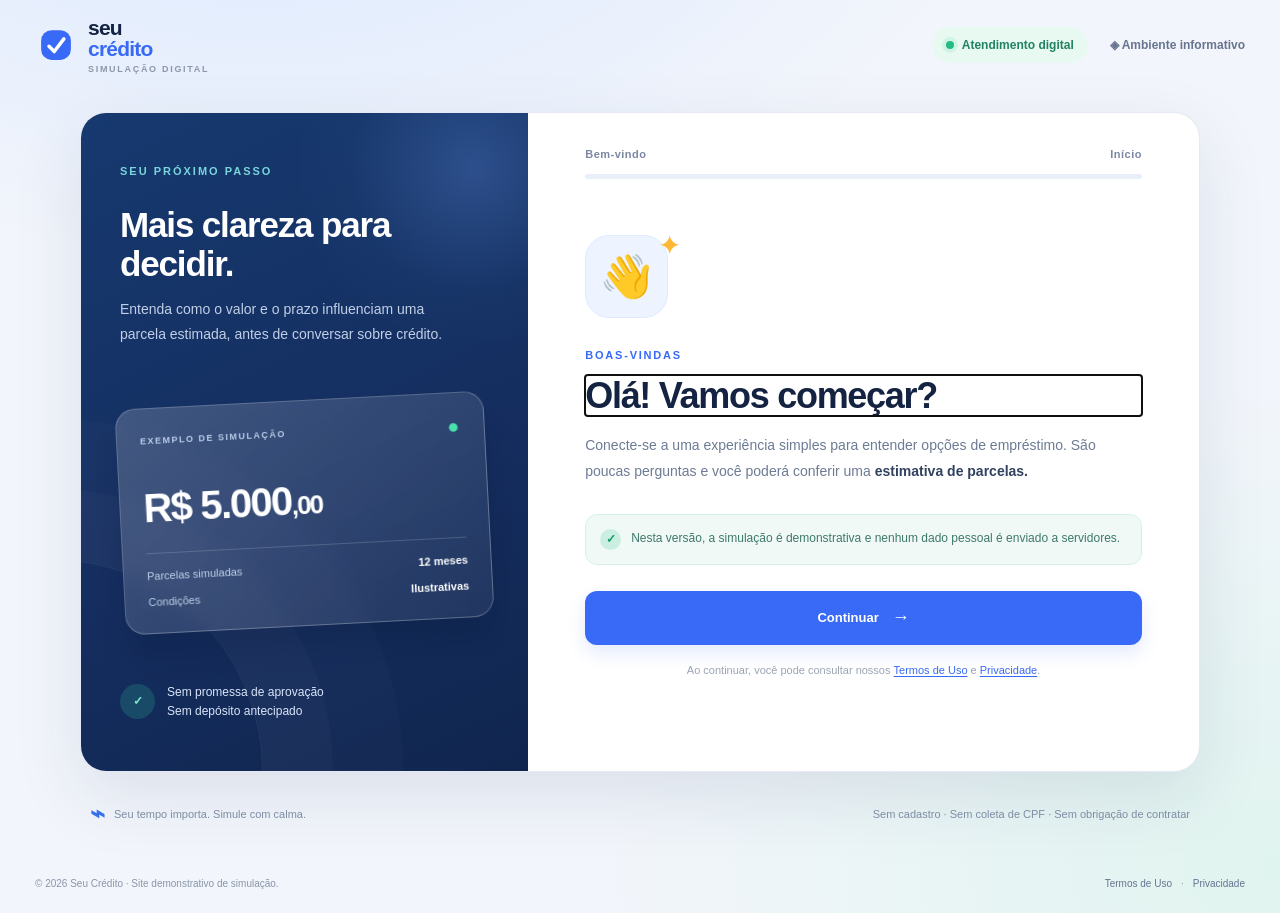
==== commit 9318b91e: "Prepare standalone credit simulation site for Netlify" ====
--- a/index.html
+++ b/index.html
@@ -1,198 +1,150 @@
 <!doctype html>
-<html lang="es-MX"><head><meta charset="utf-8"><meta name="viewport" content="width=device-width, initial-scale=1"><link rel="preconnect" href="https://cdn.jsdelivr.net" crossorigin><link rel="dns-prefetch" href="//cdn.jsdelivr.net"><meta name="description" content="Experiencia interactiva de cupones de demostración en México. Puntos virtuales expresados en MXN sin valor monetario."><title>Cupón de la Vez | Experiencia de cupones</title>
-<style>:root{font-family:Arial,Helvetica,sans-serif;color:#202622;background:#f7f8f7;--green:#19be63;--yellow:#ffeb00}*{box-sizing:border-box}body{margin:0}header{display:flex;justify-content:space-between;align-items:center;background:#fff;padding:14px 18px;border-bottom:1px solid #e7e7e7;gap:10px}.logo{font-weight:900;font-size:25px}.logo span{color:var(--green)}.balance{border:2px solid var(--yellow);border-radius:9px;padding:7px 12px;font-size:11px;text-align:center}.balance strong{display:block;font-size:17px}main{max-width:460px;margin:24px auto;padding:0 14px 24px}.card{background:#fff;border-radius:18px;padding:23px 20px;box-shadow:0 5px 24px #0000000c;margin:14px 0}.badge{font-size:12px;text-transform:uppercase;letter-spacing:1px;font-weight:800;text-align:center;color:#177b45}h1,h2{text-align:center}h1{font-size:27px}p{color:#505b54;line-height:1.55;font-size:14px;text-align:center}.check{text-align:center;color:var(--green);font-size:75px;line-height:1}.coupon{border-radius:15px;min-height:210px;background:linear-gradient(135deg,#e9a726,#c75d22);color:#fff;padding:24px;text-align:center;display:flex;flex-direction:column;justify-content:center;margin:18px 0}.coupon.alt{background:linear-gradient(135deg,#333842,#10151d)}.coupon.third{background:linear-gradient(135deg,#e65b29,#b82f1f)}.brand-fallback{display:block;background:white;color:#1c2328;border-radius:12px;padding:20px;margin:12px auto;font-size:30px;font-weight:900;width:fit-content}.brand-fallback[hidden]{display:none}.brand-logo[hidden]{display:none}.brand-logo{width:145px;height:90px;object-fit:contain;background:#fff;border-radius:12px;padding:14px;margin:12px auto;display:block}.coupon strong{font-size:20px}.coupon .code{font-size:30px;font-weight:900;letter-spacing:5px;margin-top:15px}.coupon small{font-size:12px;opacity:.92}label{font-weight:700;font-size:12px;display:block}input{width:100%;border:1px solid #ccd3ce;border-radius:10px;padding:14px;font-size:17px;margin:9px 0}button,.btn{display:block;width:100%;border:0;border-radius:10px;padding:15px;background:var(--yellow);font-size:15px;font-weight:800;cursor:pointer;text-decoration:none;text-align:center;color:#151515;margin-top:13px}.green{background:var(--green);color:#fff}.muted{background:#f1f3f2}.hidden{display:none}.notice{background:#fffbe4;border:1px solid #efe19a;padding:13px;border-radius:10px;font-size:12px;line-height:1.5;color:#504b32}.reward{font-size:40px;font-weight:900;text-align:center}.small{font-size:12px;color:#69736b}.links{display:flex;gap:10px;justify-content:center;font-size:13px;padding:14px}a{color:#126a3d}footer details{text-align:left;background:#fff;border:1px solid #e1e5e2;border-radius:10px;padding:13px}footer summary{cursor:pointer;font-weight:700}footer details p{text-align:left;font-size:12px}footer{max-width:460px;margin:auto;padding:20px 15px 32px;text-align:center;color:#657168;font-size:12px;line-height:1.5}@media(min-width:600px){main{margin-top:35px}}</style><style>
-:root{--green:#18b85d;--yellow:#ffdf00;background:#fff;color:#171717}
-body{background:linear-gradient(180deg,#fff 0%,#fffdf2 100%);min-height:100vh}
-header{max-width:980px;margin:0 auto;border:0;padding:18px 20px 14px;position:relative}
-.logo{font-family:Georgia,serif;font-size:29px;letter-spacing:-1.3px;color:#171717}.logo span{color:#edb600}
-.balance{border:3px solid #f3db00;border-radius:12px;min-width:136px;background:#fff;padding:10px 15px;box-shadow:0 2px 0 #f5eb8c;font-weight:800}
-.balance strong{font-size:21px;color:#111}
-main{max-width:530px;margin:24px auto 10px}.card{border:1px solid #f0efeb;border-radius:21px;box-shadow:0 12px 32px #1414140b;padding:30px 25px}
-h1,h2{font-family:Georgia,'Times New Roman',serif;font-weight:800;font-size:31px;line-height:1.15;color:#111}
-.check{font-size:78px;font-weight:900;color:#19bd66}
-.badge{color:#272727;font-size:12px;letter-spacing:1.2px}
-.coupon{background:linear-gradient(135deg,#ffdc00,#efad00);color:#171717;min-height:255px;border:3px dashed #fff;border-radius:18px;box-shadow:0 5px 0 #e9b400;padding:18px}
-.coupon.alt{background:linear-gradient(135deg,#292929,#151515);color:#fff}
-.coupon.third{background:linear-gradient(135deg,#ffc400,#f39b00);color:#171717}
-.coupon .code{background:#ffffffeb;border:2px dashed #d1aa00;color:#171717;display:inline-block;align-self:center;padding:10px 17px;border-radius:9px;font-size:29px;letter-spacing:5px}
-.coupon small{font-weight:700}
-.brand-logo{border:2px solid #ffffff80;box-shadow:0 3px 10px #00000014}
-button,.btn{border-radius:13px;min-height:54px;background:var(--yellow);box-shadow:0 4px 0 #e5bd00}
-button.green,.btn.green{background:#15b95d;color:#fff;box-shadow:0 4px 0 #0b8d43}
-button.muted{box-shadow:none}
-.reward{font-family:Georgia,serif;font-size:49px}
-#finish{border-top:9px solid #ffcb00}
-#finish:before{content:'✓';display:block;text-align:center;font-size:50px;color:#fff;background:#f6ad00;border:7px solid #fff;box-shadow:0 0 0 7px #f6ad00;border-radius:50%;width:90px;height:90px;line-height:90px;margin:5px auto 26px}
-#finish>.check{display:none}
-#finish .btn.green{background:#ffcf00;color:#151515;box-shadow:0 4px 0 #e8a900}
-#finish .small{background:#fff9e5;padding:14px;border-radius:10px;line-height:1.6}
-.links{padding:6px 14px 12px}.links a{color:#454545}
-footer details{border:1px solid #e8e2cb;background:#fffdf2}
-@media(max-width:480px){header{padding:13px 14px}.logo{font-size:24px}.balance{min-width:122px}.balance strong{font-size:17px}.card{padding:24px 17px}h1,h2{font-size:27px}.coupon .code{font-size:24px}}
-</style><style>
-.money-rain{position:fixed;inset:0;z-index:999;pointer-events:none;overflow:hidden}
-.money-rain .coin{position:absolute;top:-55px;left:var(--x);font-size:var(--size);line-height:1;opacity:0;filter:drop-shadow(0 3px 3px #0002);animation:coinfall var(--duration) ease-in var(--delay) forwards}
-@keyframes coinfall{0%{transform:translate3d(0,-20px,0) rotate(0deg) scale(.6);opacity:0}10%{opacity:1}85%{opacity:1}100%{transform:translate3d(var(--drift),105vh,0) rotate(var(--spin)) scale(1);opacity:0}}
-@media(prefers-reduced-motion:reduce){.money-rain{display:none}}
-</style><link rel="manifest" href="manifest.webmanifest?v=25"><meta name="theme-color" content="#005c27"><style>
-:root{--green:#12a857;--yellow:#f8cc24}
-body{background:radial-gradient(circle at 50% 0,#fff5ca 0,#fff 52%);color:#17241c}
-.card{box-shadow:0 18px 45px #114a2017;border:1px solid #e9eddf;animation:rise .3s ease both}
-@keyframes rise{from{opacity:.5;transform:translateY(9px)}to{opacity:1;transform:translateY(0)}}
-button,.btn{transition:transform .18s,filter .18s}button:not(:disabled):active,.btn:active{transform:scale(.98)}button:not(:disabled):hover,.btn:hover{filter:brightness(1.045)}
-button:disabled{opacity:.5;cursor:not-allowed;box-shadow:none}
-.coupon{position:relative;overflow:hidden;border:2px dashed #fff8;box-shadow:0 12px 28px #0002}
-.coupon:before{content:'✦';position:absolute;right:15px;top:5px;font-size:36px;opacity:.25}
-.progress-shell{display:none!important}
-.progress-track{height:12px;background:#e6ece7;border-radius:20px;overflow:hidden}
-.progress-fill{height:100%;width:0;background:linear-gradient(90deg,#16b55e,#f5d434);transition:width .45s}
-.progress-label{text-align:center;font-size:13px;font-weight:800;color:#146b39;margin:7px 0}
-.utility{display:flex;gap:8px;justify-content:center;align-items:center;flex-wrap:wrap;margin:8px auto;font-size:12px}
-.utility select,.utility button{width:auto;min-height:35px;padding:7px 12px;margin:0;font-size:12px;box-shadow:none}
-.milestones{display:flex;justify-content:center;gap:7px;flex-wrap:wrap;margin:14px 0}
-.milestones span{background:#e8f8ee;border:1px solid #b9e9c9;border-radius:30px;padding:8px 10px;font-size:12px;font-weight:800}
-#finish{background:linear-gradient(160deg,#fff 70%,#fff7d6)}
-#finish .reward{color:#158848}
-#finish .offer-label{font-size:12px;font-weight:800;color:#20653c;background:#eaf8ee;border-radius:12px;padding:9px}
-@media(prefers-reduced-motion:reduce){.card{animation:none}button,.btn,.progress-fill{transition:none}}
-</style><meta http-equiv="Cache-Control" content="no-cache, no-store, must-revalidate"><style id="premium-v25">
-:root{--green:#108847;--yellow:#ffd34b;--ink:#17281d;--muted:#68766b;font-family:Inter,ui-sans-serif,system-ui,-apple-system,"Segoe UI",Arial,sans-serif}
-body{background:radial-gradient(ellipse 90% 330px at 50% 0,#f1ffe9 5%,#fff8e4 65%,#fafbf8 100%);color:var(--ink);min-height:100vh;-webkit-font-smoothing:antialiased}
-header{background:#ffffffde;border-bottom:1px solid #dfe9dc;padding:12px 18px;max-width:none;box-shadow:0 1px 12px #123b1e08}
-header>.logo{font-family:Inter,ui-sans-serif,system-ui,-apple-system,"Segoe UI",sans-serif;font-weight:900;font-size:clamp(19px,4.7vw,27px);letter-spacing:-1.1px;color:#193524;line-height:1.12}
-.logo span{color:#12a45c}.logo small{display:block;font-family:Inter,ui-sans-serif,system-ui,sans-serif;font-weight:800;font-size:9px;letter-spacing:1.1px;color:#69816f;margin-top:5px}
-.balance{min-width:0;padding:8px 12px;border:1px solid #c7e7ce;background:#f0fbf1;box-shadow:none;border-radius:13px;font-size:9px;letter-spacing:.35px;white-space:nowrap;color:#177344}
-.balance strong{color:#0b783d;font-size:clamp(13px,3.4vw,20px);font-variant-numeric:tabular-nums;margin-top:2px}
-.hero-brand{max-width:530px;margin:0 auto;text-align:center;padding:5px 24px 0}
-.hero-brand img{width:min(100%,320px);height:auto;display:block;margin:0 auto;filter:drop-shadow(0 9px 18px #27874018)}
-main{max-width:530px;margin:0 auto 16px;padding:0 16px 24px}
-.links{display:flex;flex-wrap:wrap;gap:9px;padding:0 0 8px}
-.links a{font-size:12px;font-weight:750;letter-spacing:.15px;color:#43674d;text-decoration:none;background:#fff;border:1px solid #e2ece0;border-radius:100px;padding:10px 14px;box-shadow:0 4px 10px #173d1508}
-.links a:hover{border-color:#9ed6ab;color:#056f38}
-.card{border:1px solid #e7eee4;background:#fff;border-radius:24px;padding:28px 24px;margin:12px 0;box-shadow:0 15px 40px #1b49200f;animation:rise .3s ease both}
-.card.hidden{display:none}
-h1,h2{font-family:Inter,ui-sans-serif,system-ui,-apple-system,"Segoe UI",sans-serif;font-weight:860;letter-spacing:-.9px;line-height:1.13;color:#12321f;font-size:clamp(25px,6vw,33px)}
-h1{margin:12px 0}p{color:#627064;font-size:14px;line-height:1.6}
-.check{font-size:57px;color:#159f53;line-height:1.1}
-.badge{display:table;margin:0 auto 16px;background:#eaf9ef;color:#167744;border:1px solid #ceeeda;padding:8px 12px;border-radius:100px;font-size:10px;letter-spacing:1px}
-.coupon,.coupon.alt,.coupon.third{position:relative;background:linear-gradient(135deg,#fce691 0%,#f9ce4a 54%,#f0b92e 100%);color:#1e321e;border:1px solid #f4cb54;border-radius:21px;box-shadow:0 13px 30px #7d6a1525;min-height:290px;padding:15px 22px 20px;overflow:hidden;margin:16px 0 20px}
-.coupon.alt{background:linear-gradient(135deg,#1c493b,#112b29 92%);color:#fff;border-color:#447663}
-.coupon.third{background:linear-gradient(135deg,#faf0cf,#f2d178 65%,#e8ba47);color:#193226;border-color:#e9c574}
-.coupon:before,.coupon:after{content:"";position:absolute;top:59px;width:28px;height:28px;background:#fff;border-radius:50%;z-index:1;border:1px solid #f2e7c0}
-.coupon:before{left:-15px}.coupon:after{right:-15px}
-.ticket-ribbon{display:flex;justify-content:space-between;align-items:center;align-self:stretch;border-bottom:1px dashed #ffffffad;padding-bottom:14px;letter-spacing:1.4px;font-size:10px;font-weight:900}
-.ticket-ribbon span:last-child{letter-spacing:6px;opacity:.68}
-.coupon strong{font-size:21px;margin-top:5px;letter-spacing:.1px}
-.brand-logo{width:125px;height:80px;object-fit:contain;border:0;border-radius:12px;background:#fff;padding:13px;box-shadow:0 6px 15px #00000017;margin:14px auto 6px}
-.brand-fallback{font-size:21px;padding:16px;margin:14px auto 6px;max-width:90%;overflow-wrap:anywhere}
-.coupon .code{font-size:clamp(22px,6.8vw,33px);font-weight:900;letter-spacing:3px;padding:10px 15px;margin-top:13px;border:1px dashed #99802a;border-radius:11px;background:#ffffffec;color:#173525;box-shadow:0 3px 7px #0000000c;font-variant-numeric:tabular-nums}
-.coupon small{color:inherit;font-size:12px;margin-top:11px;font-weight:700;opacity:.8}
-.ticket-caption{align-self:stretch;font-size:9px;font-weight:900;letter-spacing:.8px;opacity:.65;border-top:1px dashed #ffffff9c;padding-top:12px;margin-top:17px;text-align:center}
-#couponScreen>label{color:#344a37;font-size:12px;letter-spacing:1px;margin:16px 0 6px}
-.code-entry{display:flex;gap:9px;align-items:stretch}
-#couponInput{flex:1;min-width:0;margin:0;border:1.5px solid #cfded0;border-radius:13px;padding:14px 15px;background:#fbfefb;color:#173725;font-size:20px;line-height:1.3;letter-spacing:2px;font-variant-numeric:tabular-nums;outline-offset:3px}
-#couponInput:focus{outline:2px solid #38a56d;border-color:#0b8646}
-.copy-btn{width:auto;min-width:76px;flex-shrink:0;min-height:52px;margin:0;padding:0 14px;border:1px solid #cfe7d5;background:#ecf9f0;color:#11653a;box-shadow:none;border-radius:13px;font-size:13px}
-.input-help{text-align:left;color:#768579;font-size:11px;margin:7px 0 0}
-button,.btn{font-family:inherit;font-weight:800;letter-spacing:.1px;min-height:54px;border-radius:14px;box-shadow:none;touch-action:manipulation}
-button.green,.btn.green{background:linear-gradient(135deg,#1cb663,#087940);color:#fff;box-shadow:0 6px 15px #057c4030}
-#validate{margin-top:18px;font-size:15px}
-#validate span{margin-left:6px;font-size:20px}
-#message{min-height:18px;margin:9px 0}
-.demo-disclosure{font-size:11px;color:#607262;background:#f1f8f1;border:1px solid #e1efe2;border-radius:10px;margin:14px 0 0;padding:9px 10px}
-#acceptAtStart{width:20px;height:20px;margin:0 8px 0 0;vertical-align:middle;accent-color:#11874a;flex:none}
-#welcome label{display:flex!important;align-items:center;justify-content:center;flex-wrap:wrap;gap:3px;font-size:12px;font-weight:550;line-height:1.5;color:#395a42}
-#welcome .small{font-size:11px;margin-bottom:0}
-#success .reward,#finish .reward{font-family:inherit;color:#078348;font-size:clamp(32px,8vw,48px)}
-#finish{border-top:6px solid #f2bd40;background:#fff}
-#finish:before{display:none}
-#finish>.check{display:block}
-#finish .btn.green{background:linear-gradient(135deg,#169753,#096b3b);color:white;border:0;box-shadow:0 7px 18px #0e85432a;padding:18px 12px;margin:22px 0 12px;font-size:16px}
-#finish .small{background:none;padding:4px 0;color:#6f796f}
-.milestones span{background:#ecf9ef;border-color:#d1efda;color:#127646}
-footer{max-width:530px;padding-bottom:35px}
-:focus-visible{outline:3px solid #2c9e63;outline-offset:3px}
-@media(max-width:480px){header{padding:10px 13px;gap:8px}.logo small{font-size:8px}.balance{font-size:8px;padding:7px 9px}.hero-brand{padding-top:0}.hero-brand img{width:min(100%,240px)}main{padding:0 12px 22px}.card{padding:24px 18px;border-radius:20px}.links{gap:7px;justify-content:center}.links a{padding:9px 10px;font-size:11px}.coupon,.coupon.alt,.coupon.third{padding:14px 15px 18px;min-height:265px}.ticket-ribbon{font-size:9px}.coupon .code{letter-spacing:2px}.brand-logo{width:110px;height:70px}#couponInput{font-size:18px}.copy-btn{min-width:68px;padding:0 9px}}
-@media(max-width:355px){.balance{font-size:7px;padding:7px}.balance strong{font-size:12px}header>.logo{font-size:18px}.coupon .code{font-size:21px;padding:8px}}
-@media(prefers-reduced-motion:reduce){.card{animation:none}*,*:before,*:after{scroll-behavior:auto!important;transition:none!important}}
-</style><style id="logo-palette-v32">
-/* Paleta extraída do logo: verde vivo #10ed45, verde escuro #005c27, dourado #f9b400, amarelo #fff66b. */
-:root{--green:#079943;--yellow:#f9c51b;--logo-neon:#10ed45;--logo-dark:#005c27;--logo-gold:#f9b400;--logo-light:#fff66b;--ink:#073a20}
-body{background:radial-gradient(ellipse 90% 410px at 50% 0,#edffec 0%,#f9fff4 52%,#fffcf0 85%,#fafcf8 100%);color:#073a20}
-header{background:linear-gradient(110deg,#005c27 0%,#006d30 63%,#078d3d 100%);border-bottom:4px solid #f9b400;box-shadow:0 8px 22px #005c2718}
-header>.logo{color:#fff}.logo span{color:#fff66b}.logo small{color:#dcffe5}
-.balance{background:#ffffff;color:#005c27;border:2px solid #f9b400;box-shadow:0 3px 0 #f9b40040}.balance strong{color:#005c27}
-.hero-brand{background:transparent}
-.links a{color:#005c27;border-color:#b4e1bb;background:linear-gradient(180deg,#fff,#f4fff5)}
-.links a:hover{color:#005c27;border-color:#0ca646}
-.card{border:1px solid #d4e9d9;box-shadow:0 14px 36px #005c2712}
-h1,h2{color:#004b24}.check{color:#00a949}
-.badge{background:#e5ffe8;color:#006d32;border-color:#93e9a2}
-.coupon,.coupon.third{background:linear-gradient(145deg,#fff66b 0%,#ffdb32 42%,#f9b400 100%);border:2px solid #e9a900;color:#064923;box-shadow:0 14px 28px #b58e1240}
-.coupon.alt{background:linear-gradient(145deg,#10b84b 0%,#04883b 48%,#005c27 100%);border:2px solid #059a41;color:white;box-shadow:0 14px 28px #005c2736}
-.coupon:before,.coupon:after{background:#fff;border-color:#d4e9d9}
-.coupon .code{background:#ffffffed;color:#005c27;border:2px dashed #cca300}
-.ticket-ribbon{border-bottom-color:#fff8}
-#couponInput{border-color:#9bd8a8;background:#fafffa;color:#005c27}
-#couponInput:focus{outline-color:#00883d;border-color:#00883d}
-.copy-btn{background:#e5ffe9;color:#005c27;border:1px solid #88d99e}
-button.green,.btn.green,#finish .btn.green{background:linear-gradient(120deg,#0bb64f 0%,#00893b 56%,#005c27 100%);color:#fff;box-shadow:0 5px 0 #004821,0 8px 18px #005c2728}
-button:not(.green):not(.copy-btn):not(.muted){background:linear-gradient(135deg,#fff66b,#f9b400);color:#153c1a;box-shadow:0 4px 0 #db9900}
-button.muted{background:#eaf7ec;color:#005c27;border:1px solid #c0e2c7}
-#finish{border-top:7px solid #f9b400;background:linear-gradient(160deg,#fff 55%,#f1ffed)}
-#finish .reward,#success .reward{color:#006f34}
-.milestones span{background:#f0ffeb;border-color:#9de3a9;color:#005c27}
-.demo-disclosure{background:#ecf8ed;border-color:#cde8d2;color:#315b3b}
-a{color:#006d34}footer details{background:#fafff8;border-color:#cee6d3}
-::selection{background:#fff66b;color:#005c27}
-@media(max-width:480px){header{padding:12px 13px}.balance{border-width:2px}}
-</style><style id="experience-v35">
-.round-counter{text-align:center;font-size:12px;font-weight:800;color:#006a34;margin:2px 0 8px;letter-spacing:.5px}
-.achievement{display:inline-block;margin:6px auto 2px!important;padding:9px 14px;border-radius:18px;background:#efffed;border:1px solid #a2e7b4;color:#066331;font-weight:750}
-#success{text-align:center}
-.toast{position:fixed;z-index:1002;bottom:22px;left:50%;transform:translateX(-50%);max-width:min(92vw,440px);width:max-content;border-radius:18px;padding:14px 22px;background:#005c27;color:#fff;box-shadow:0 12px 40px #005c273d;font-weight:800;text-align:center}
-.toast[hidden]{display:none}
-.coupon{transform-style:preserve-3d;transition:transform .25s ease,box-shadow .25s ease;will-change:transform}
-.coupon:active{transform:perspective(800px) rotateX(2deg) scale(.99)}
-.coupon .code{transform:translateZ(8px)}
-#couponInput[aria-invalid="true"]{border-color:#c83138;background:#fff6f6}
-#couponScreen #message:not(:empty){color:#ad2b34;font-weight:700}
-#couponScreen .code-entry input{font-size:clamp(18px,4.6vw,22px)}
-button:focus-visible,a:focus-visible,input:focus-visible{outline:3px solid #f9b400;outline-offset:3px}
-#couponScreen{content-visibility:auto;contain-intrinsic-size:660px}
-@media(hover:hover) and (pointer:fine){.coupon:hover{transform:perspective(800px) rotateX(2deg) rotateY(-2deg) translateY(-2px);box-shadow:0 19px 34px #005c2734}}
-@media(max-width:460px){#couponScreen .code-entry{gap:7px}#couponScreen .copy-btn{min-width:70px}#couponScreen .coupon{min-height:250px}#couponScreen #validate{min-height:58px}}
-@media(prefers-reduced-motion:reduce){.coupon{transition:none;transform:none!important}}
-</style><style id="pixel-consent-v36">
-#analyticsConsent{position:fixed;left:14px;right:14px;bottom:14px;z-index:1500;margin:auto;max-width:540px;border:2px solid #f9b400;border-radius:18px;background:#fffef5;box-shadow:0 10px 45px #003c2340;padding:16px 18px;font-family:Arial,Helvetica,sans-serif;color:#173c26}
-#analyticsConsent[hidden],#privacyPreference[hidden]{display:none!important}
-#analyticsConsent p{font-size:13px;line-height:1.5;color:#244b35;text-align:left;margin:6px 0 12px}
-#analyticsConsent strong{font-size:15px}
-#analyticsConsent .consent-actions{display:flex;gap:10px}
-#analyticsConsent button{flex:1;cursor:pointer;border:1px solid #007a3c;border-radius:12px;min-height:44px;padding:10px 12px;font-size:13px;font-weight:800}
-#analyticsYes{background:#007a3c;color:white}#analyticsNo{background:white;color:#005c27}
-#privacyPreference{text-align:center;padding:8px 0 0}
-#manageAnalytics{background:none;border:0;color:#005c27;text-decoration:underline;cursor:pointer;font-size:12px;min-height:38px}
-</style></head><body><aside id="analyticsConsent" aria-label="Preferencias de estadísticas" hidden><strong>Privacidad y estadísticas</strong><p>¿Permites usar Meta Pixel para medir visitas e interacciones y mejorar nuestros anuncios? Es opcional. Si no aceptas, puedes usar los cupones igualmente. Puedes cambiar tu elección abajo.</p><div class="consent-actions"><button id="analyticsNo" type="button">Rechazar</button><button id="analyticsYes" type="button">Aceptar</button></div></aside><div class="money-rain" id="moneyRain" aria-hidden="true"></div><div id="toast" class="toast" role="status" aria-live="polite" hidden></div>
-<header><div class="logo">cupón<span> de la vez</span><small>EXPERIENCIA DIGITAL</small></div><div class="balance">SALDO DEMOSTRATIVO<strong id="balance">$0.00 MXN</strong></div></header>
-<div class="hero-brand"><img src="logo-cupon.svg?v=25" width="680" height="250" alt="Cupón de la Vez" fetchpriority="high" decoding="async"></div><main><nav class="links" aria-label="Navegación"><a href="cuenta.html#login">Mi cuenta <span aria-hidden="true">↗</span></a><a href="admin-campanas.html">Campañas demo <span aria-hidden="true">↗</span></a></nav>
-<section class="card" id="welcome"><div class="check">✓</div><h1>¡Tus cupones te esperan!</h1><label style="display:block;margin:14px 0"><input type="checkbox" id="acceptAtStart"> He leído y acepto los <a href="#terminos" id="termsLink">Términos y Condiciones</a>.</label><button class="green" id="start" disabled>Comenzar</button><p class="small" id="localHistory">Tu actividad se guarda en este dispositivo.</p></section>
-<section class="card hidden" id="couponScreen"><div class="badge">✦ CUPÓN INTERACTIVO · DEMO</div><p class="round-counter" id="roundCounter" aria-live="polite">Cupón 1 de 3</p><div class="coupon" id="couponCard"><div class="ticket-ribbon"><span>EDICIÓN DIGITAL</span><span aria-hidden="true">✦ ✦ ✦</span></div><img class="brand-logo" id="brandLogo" decoding="async" alt="Logotipo de marca usado como referencia visual no oficial" loading="lazy" referrerpolicy="no-referrer" onerror="this.hidden=true;document.getElementById('brandFallback').hidden=false"><span id="brandFallback" class="brand-fallback" hidden></span><strong id="couponTitle">Cupón de ejemplo</strong><div class="code" id="shownCode">81286876</div><small>8 dígitos · código ilustrativo</small></div><label for="couponInput">DIGITA EL CÓDIGO DEL CUPÓN</label><div class="code-entry"><input id="couponInput" type="text" inputmode="numeric" pattern="[0-9]{8}" maxlength="8" autocomplete="one-time-code" enterkeyhint="done" aria-describedby="codeHelp" placeholder="0000 0000"><button type="button" id="copyCode" class="copy-btn" aria-label="Copiar código de demostración">Copiar</button></div><p class="input-help" id="codeHelp">Usa los 8 números mostrados en la tarjeta.</p><button type="button" id="validate" class="green">VALIDAR CUPÓN <span aria-hidden="true">→</span></button><p id="message" role="status" aria-live="polite" class="small"></p></section>
-<section class="card hidden" id="success"><div class="check">✓</div><h2>¡Cupón validado! ✨</h2><p>Acumulaste:</p><div class="reward" id="reward">$0.00 MXN</div><p id="achievement" class="achievement">🏅 ¡Primer cupón completado!</p><p>Saldo virtual total: <strong id="total">$0.00 MXN</strong></p><button class="green" id="next">Siguiente cupón</button></section>
-<section class="card hidden" id="finish"><div class="check">✓</div><h2>¡Felicidades, completaste tus 3 cupones!</h2><p>Tu saldo virtual ha aumentado.</p><div class="reward" id="finalTotal">$0.00 MXN</div><p class="demo-disclosure">La oferta es una compra aparte.</p><div class="milestones" id="milestones" aria-label="Logros virtuales"></div><button class="muted" id="openInfo" type="button">ⓘ Términos y condiciones</button><a class="btn green" id="checkout" href="https://xpag.global/pay/UIZraLAo" target="_blank" rel="noopener noreferrer">💰 CONTINUAR A LA OFERTA →</a><p class="small">Si el botón no abre la oferta, mantén pulsado el botón y selecciona abrir enlace.</p><button class="muted" id="again">Volver a empezar</button></section>
-<dialog id="infoPopup" aria-labelledby="infoTitle" style="border:0;border-radius:14px;max-width:420px;width:92%;padding:22px"><h2 id="infoTitle">Términos y condiciones</h2><p class="small" style="text-align:left">Esta plataforma es una experiencia interactiva de demostración. Los códigos son ilustrativos: no son cupones reales ni conceden descuentos. Las marcas se muestran solo como referencia visual; no existe patrocinio, asociación ni autorización de sus titulares.</p><p class="small" style="text-align:left">Los importes expresados en MXN son saldo virtual demostrativo, sin valor monetario. No representan dinero, crédito, premios ni ganancias reales, y no se pueden retirar, transferir ni utilizar como pago.</p><p class="small" style="text-align:left">La oferta externa es opcional e independiente de los cupones y del saldo virtual. Cualquier compra implica un pago real y no permite convertir el saldo demostrativo en dinero. Consulta las condiciones de la oferta antes de comprar. Esta experiencia no solicita información bancaria.</p><button class="green" id="closeInfo" type="button">Entendido</button></dialog></main><footer><div id="privacyPreference" hidden><button id="manageAnalytics" type="button">Configurar privacidad y estadísticas</button></div><details><summary>Términos y condiciones</summary><p>Los códigos son ilustrativos y no ofrecen descuentos reales. El saldo mostrado en MXN es exclusivamente virtual, sin valor monetario ni retiros. Las marcas son referencias visuales sin afiliación. La oferta de pago es opcional e independiente. Consulta los <a href="#terminos" id="footerTerms">términos completos</a>.</p></details></footer>
-<script>'use strict';(()=>{const data=[{code:'81286876',title:'Nike',logo:'https://cdn.jsdelivr.net/npm/simple-icons@v15/icons/nike.svg',value:80,cls:''},{code:'81460305',title:'Apple',logo:'https://cdn.jsdelivr.net/npm/simple-icons@v15/icons/apple.svg',value:150,cls:'alt'},{code:'81633734',title:'Burger King',logo:'https://cdn.jsdelivr.net/npm/simple-icons@v15/icons/burgerking.svg',value:60,cls:'third'},{code:'81807163',title:'Adidas',logo:'https://cdn.jsdelivr.net/npm/simple-icons@v15/icons/adidas.svg',value:120,cls:''},{code:'81980592',title:'McDonald\'s',logo:'https://cdn.jsdelivr.net/npm/simple-icons@v15/icons/mcdonalds.svg',value:90,cls:'third'},{code:'82154021',title:'Samsung',logo:'https://cdn.jsdelivr.net/npm/simple-icons@v15/icons/samsung.svg',value:130,cls:'alt'},{code:'82327450',title:'Starbucks',logo:'https://cdn.jsdelivr.net/npm/simple-icons@v15/icons/starbucks.svg',value:70,cls:''},{code:'82500879',title:'Puma',logo:'https://cdn.jsdelivr.net/npm/simple-icons@v15/icons/puma.svg',value:110,cls:'third'},{code:'82674308',title:'Pepsi',logo:'https://cdn.jsdelivr.net/npm/simple-icons@v15/icons/pepsi.svg',value:100,cls:'alt'},{code:'82847737',title:'Spotify',logo:'https://cdn.jsdelivr.net/npm/simple-icons@v15/icons/spotify.svg',value:140,cls:''},{code:'83021166',title:'Netflix',logo:'https://cdn.jsdelivr.net/npm/simple-icons@v15/icons/netflix.svg',value:95,cls:'alt'},{code:'83194595',title:'LEGO',logo:'https://cdn.jsdelivr.net/npm/simple-icons@v15/icons/lego.svg',value:125,cls:'third'},{code:'83368024',title:'YouTube',logo:'https://cdn.jsdelivr.net/npm/simple-icons@v15/icons/youtube.svg',value:105,cls:'third'},{code:'83541453',title:'Amazon',logo:'https://cdn.jsdelivr.net/npm/simple-icons@v15/icons/amazon.svg',value:85,cls:''},{code:'83714882',title:'PlayStation',logo:'https://cdn.jsdelivr.net/npm/simple-icons@v15/icons/playstation.svg',value:135,cls:'alt'},{code:'83888311',title:'Coca-Cola',logo:'https://cdn.jsdelivr.net/npm/simple-icons@v15/icons/cocacola.svg',value:95,cls:'third'}],key='cuponmx-virtual-session-v2',rotationKey='cuponmx-brand-rotation-v2',money=n=>new Intl.NumberFormat('es-MX',{style:'currency',currency:'MXN'}).format(n),sections=['welcome','couponScreen','success','finish'];let index=0,balance=0,completed=[],round=[];const read=(k,fallback)=>{try{return JSON.parse(localStorage.getItem(k)||'null')??fallback}catch(_){return fallback}};const shuffle=a=>{for(let i=a.length-1;i>0;i--){const j=Math.floor(Math.random()*(i+1));[a[i],a[j]]=[a[j],a[i]]}return a};function selectRound(){let queue=read(rotationKey,[]);if(!Array.isArray(queue)||queue.some(n=>!Number.isInteger(n)||n<0||n>=data.length))queue=[];if(queue.length<3){const remaining=queue;queue=remaining.concat(shuffle(data.map((_,i)=>i).filter(i=>!remaining.includes(i))))}const selected=queue.splice(0,3);try{localStorage.setItem(rotationKey,JSON.stringify(queue))}catch(_){}return selected}let saved=read(key,null);if(saved&&Array.isArray(saved.round)&&saved.round.length===3&&saved.round.every(n=>Number.isInteger(n)&&n>=0&&n<data.length)&&Array.isArray(saved.completed)){round=saved.round;completed=[...new Set(saved.completed.filter(n=>round.includes(n)))];balance=completed.reduce((sum,i)=>sum+data[i].value,0)}else{round=selectRound()}function save(){try{localStorage.setItem(key,JSON.stringify({round,completed}))}catch(_){}}save();let audioContext;function coinSound(){if(localStorage.getItem('cupon-sound')==='off')return;try{const Ctx=window.AudioContext||window.webkitAudioContext;if(!Ctx)return;audioContext=audioContext||new Ctx();if(audioContext.state==='suspended')audioContext.resume();const now=audioContext.currentTime;for(let i=0;i<4;i++){const osc=audioContext.createOscillator(),gain=audioContext.createGain();osc.type='sine';osc.frequency.setValueAtTime(650+i*125,now+i*.085);osc.frequency.exponentialRampToValueAtTime(1000+i*145,now+i*.085+.11);gain.gain.setValueAtTime(.0001,now+i*.085);gain.gain.exponentialRampToValueAtTime(.09,now+i*.085+.018);gain.gain.exponentialRampToValueAtTime(.0001,now+i*.085+.2);osc.connect(gain);gain.connect(audioContext.destination);osc.start(now+i*.085);osc.stop(now+i*.085+.21)}}catch(_){}}function moneyAnimation(){if(window.matchMedia&&window.matchMedia('(prefers-reduced-motion: reduce)').matches)return;const box=document.getElementById('moneyRain');if(!box)return;box.replaceChildren();for(let i=0;i<22;i++){const el=document.createElement('span');el.className='coin';el.textContent=i%4===0?'✨':'🪙';el.style.setProperty('--x',Math.round(Math.random()*100)+'%');el.style.setProperty('--size',(21+Math.round(Math.random()*15))+'px');el.style.setProperty('--duration',(1.5+Math.random()*1.1).toFixed(2)+'s');el.style.setProperty('--delay',(Math.random()*.65).toFixed(2)+'s');el.style.setProperty('--drift',(Math.random()*130-65).toFixed(0)+'px');el.style.setProperty('--spin',(Math.random()*900-450).toFixed(0)+'deg');box.appendChild(el)}setTimeout(()=>box.replaceChildren(),3400)}function celebrate(){moneyAnimation();coinSound()}let displayedBalance=balance,balanceFrame=0;
-function animateBalance(value){
- const el=document.getElementById('balance');cancelAnimationFrame(balanceFrame);
- const reduce=window.matchMedia&&window.matchMedia('(prefers-reduced-motion: reduce)').matches;
- if(reduce||displayedBalance===value){displayedBalance=value;el.textContent=money(value);return}
- const from=displayedBalance,start=performance.now(),duration=640;
- const draw=t=>{const pct=Math.min((t-start)/duration,1);displayedBalance=from+(value-from)*(1-Math.pow(1-pct,3));el.textContent=money(displayedBalance);if(pct<1)balanceFrame=requestAnimationFrame(draw);else{displayedBalance=value;el.textContent=money(value)}};
- balanceFrame=requestAnimationFrame(draw);
-}
-let toastTimeout;function showToast(message){const el=document.getElementById('toast');el.textContent=message;el.hidden=false;clearTimeout(toastTimeout);toastTimeout=setTimeout(()=>el.hidden=true,2600)}
-function saveHistory(brand,value){
- try{const k='cuponmx-local-history-v1',v=JSON.parse(localStorage.getItem(k)||'[]'),items=Array.isArray(v)?v:[];items.unshift({brand,amount:value,date:new Date().toISOString(),demo:true});localStorage.setItem(k,JSON.stringify(items.slice(0,60)))}catch(_){}
-}
-function show(id){for(const s of sections)document.getElementById(s).classList.toggle('hidden',s!==id);window.scrollTo({top:0,behavior:'smooth'})}function update(){animateBalance(balance);document.getElementById('localHistory').textContent='Cupones completados en esta ronda: '+completed.length+' · actividad guardada en este dispositivo.'}function render(){update();document.getElementById('roundCounter').textContent='Cupón '+Math.min(index+1,round.length)+' de '+round.length;if(index>=round.length){document.getElementById('finalTotal').textContent=money(balance);document.getElementById('milestones').innerHTML='<span>🥉 Primer cupón</span><span>🥈 Dos cupones</span><span>🏆 Ronda completa</span>';show('finish');return}const c=data[round[index]];document.getElementById('couponTitle').textContent=c.title;const logo=document.getElementById('brandLogo');logo.hidden=false;const fallback=document.getElementById('brandFallback');fallback.hidden=true;fallback.textContent=c.title;logo.src=c.logo;document.getElementById('shownCode').textContent=c.code;document.getElementById('couponCard').className='coupon '+c.cls;document.getElementById('couponInput').value='';document.getElementById('message').textContent='';document.getElementById('couponInput').removeAttribute('aria-invalid');show('couponScreen')}document.getElementById('copyCode').onclick=async()=>{const code=document.getElementById('shownCode').textContent;try{await navigator.clipboard.writeText(code);document.getElementById('message').textContent='Código copiado. Pégalo en el campo.'}catch(_){document.getElementById('couponInput').value=code;document.getElementById('message').textContent='Código colocado en el campo.'}document.getElementById('couponInput').focus()};document.getElementById('couponInput').addEventListener('input',e=>{e.target.value=e.target.value.replace(/\D/g,'').slice(0,8);document.getElementById('message').textContent=''});document.getElementById('couponInput').addEventListener('keydown',e=>{if(e.key==='Enter'){e.preventDefault();document.getElementById('validate').click()}});document.getElementById('acceptAtStart').onchange=e=>document.getElementById('start').disabled=!e.target.checked;document.getElementById('termsLink').onclick=e=>{e.preventDefault();document.getElementById('infoPopup').showModal()};document.getElementById('start').onclick=()=>{if(!document.getElementById('acceptAtStart').checked)return;index=0;while(index<round.length&&completed.includes(round[index]))index++;window.cuponTrack?.('CouponStart');render()};document.getElementById('validate').onclick=()=>{const current=round[index],val=document.getElementById('couponInput').value.trim();if(val!==data[current].code){document.getElementById('message').textContent=val.length!==8?'El código debe tener 8 dígitos.':'El código no coincide. Verifica los números.';document.getElementById('couponInput').setAttribute('aria-invalid','true');return}document.getElementById('couponInput').removeAttribute('aria-invalid');const value=data[current].value;if(!completed.includes(current)){completed.push(current);balance+=value;save();window.cuponTrack?.('CouponValidated',{coupon_position:index+1})}update();document.getElementById('reward').textContent=money(value);document.getElementById('achievement').textContent=['🥉 ¡Primer cupón completado!','🥈 ¡Dos cupones completados!','🏆 ¡Ronda completada!'][index]||'✨ ¡Muy bien!';saveHistory(data[current].title,value);showToast('✨ ¡Cupón correcto! +'+money(value)+' virtuales');document.getElementById('total').textContent=money(balance);celebrate();if(index===round.length-1){window.cuponTrack?.('CouponRoundCompleted');index=round.length;document.getElementById('finalTotal').textContent=money(balance);document.getElementById('milestones').innerHTML='<span>🥉 Primer cupón</span><span>🥈 Dos cupones</span><span>🏆 Ronda completa</span>';show('finish');setTimeout(()=>document.getElementById('checkout').scrollIntoView({block:'center',behavior:'smooth'}),350)}else{show('success')}};document.getElementById('next').onclick=()=>{celebrate();index++;while(index<round.length&&completed.includes(round[index]))index++;render()};document.getElementById('checkout').addEventListener('click',()=>window.cuponTrack?.('OfferClicked'));document.getElementById('openInfo').onclick=()=>document.getElementById('infoPopup').showModal();document.getElementById('closeInfo').onclick=()=>document.getElementById('infoPopup').close();document.getElementById('footerTerms').onclick=e=>{e.preventDefault();document.getElementById('infoPopup').showModal()};document.getElementById('again').onclick=()=>{round=selectRound();index=0;completed=[];balance=0;save();update();show('welcome')};if('serviceWorker' in navigator){window.addEventListener('load',()=>navigator.serviceWorker.register('./sw.js?v=25',{updateViaCache:'none'}).then(reg=>reg.update()).catch(()=>{}))}update()})();</script><script src="./pixel-consent.js?v=36" defer></script></body></html>
-<!-- Atualização para publicação do site -->
+<html lang="pt-BR">
+<head>
+  <meta charset="utf-8">
+  <meta name="viewport" content="width=device-width, initial-scale=1">
+  <meta name="theme-color" content="#132a58">
+  <meta name="description" content="Simule parcelas de empréstimo de forma simples. Cálculo ilustrativo e transparente, sem coleta de dados pessoais.">
+  <title>Seu Crédito | Simulação de empréstimo</title>
+  <link rel="stylesheet" href="./styles.css">
+  <script src="./app.js" defer></script>
+</head>
+<body>
+  <div class="app-shell">
+    <header class="site-header">
+      <a class="brand" href="./" aria-label="Seu Crédito, página inicial">
+        <span class="brand-mark" aria-hidden="true"><svg viewBox="0 0 48 48" fill="none"><rect x="7" y="7" width="34" height="34" rx="12" fill="currentColor"/><path d="M16 25.5l6 6L33 17" stroke="#fff" stroke-width="4" stroke-linecap="round" stroke-linejoin="round"/></svg></span>
+        <span class="brand-text">seu<span>crédito</span><small>SIMULAÇÃO DIGITAL</small></span>
+      </a>
+      <div class="header-right"><span class="status"><span class="status-dot"></span> Atendimento digital</span><span class="secure">◈ Ambiente informativo</span></div>
+    </header>
+
+    <main class="main-wrap">
+      <section class="content-card" aria-label="Simulação de crédito">
+        <aside class="side-panel">
+          <div class="side-glow" aria-hidden="true"></div>
+          <span class="side-kicker">SEU PRÓXIMO PASSO</span>
+          <h2>Mais clareza para decidir.</h2>
+          <p>Entenda como o valor e o prazo influenciam uma parcela estimada, antes de conversar sobre crédito.</p>
+          <div class="visual-card" aria-hidden="true">
+            <div class="visual-card-top"><span>EXEMPLO DE SIMULAÇÃO</span><span class="visual-dot">●</span></div>
+            <div class="visual-big">R$ 5.000<span>,00</span></div>
+            <div class="visual-line"></div>
+            <div class="visual-flex"><span>Parcelas simuladas</span><strong>12 meses</strong></div>
+            <div class="visual-flex"><span>Condições</span><strong>Ilustrativas</strong></div>
+          </div>
+          <div class="side-foot"><span class="check-bubble">✓</span><span>Sem promessa de aprovação<br>Sem depósito antecipado</span></div>
+        </aside>
+
+        <div class="form-panel">
+          <div class="progress-wrap">
+            <div class="progress-top"><span id="progressLabel">Bem-vindo</span><span id="progressFraction">Início</span></div>
+            <div class="progress-track" role="progressbar" aria-label="Etapas concluídas" aria-valuemin="0" aria-valuemax="4" aria-valuenow="0" id="progressBar"><div id="progressFill"></div></div>
+          </div>
+
+          <div id="alert" class="alert" role="alert" hidden></div>
+
+          <section class="step is-active" data-step="0" aria-labelledby="introTitle">
+            <div class="hello-art" aria-hidden="true"><span class="hello-wave">👋</span><span class="hello-spark">✦</span></div>
+            <div class="eyebrow">BOAS-VINDAS</div>
+            <h1 id="introTitle">Olá! Vamos começar?</h1>
+            <p class="lead">Conecte-se a uma experiência simples para entender opções de empréstimo. São poucas perguntas e você poderá conferir uma <strong>estimativa de parcelas.</strong></p>
+            <div class="intro-note"><span class="note-icon">✓</span><span>Nesta versão, a simulação é demonstrativa e nenhum dado pessoal é enviado a servidores.</span></div>
+            <button type="button" class="btn btn-primary btn-main" id="startBtn">Continuar <span aria-hidden="true">→</span></button>
+            <p class="micro">Ao continuar, você pode consultar nossos <button type="button" class="link-button" data-legal="termos">Termos de Uso</button> e <button type="button" class="link-button" data-legal="privacidade">Privacidade</button>.</p>
+          </section>
+
+          <section class="step" data-step="1" aria-labelledby="purposeTitle" hidden>
+            <div class="eyebrow">PASSO 01 · OBJETIVO</div>
+            <h1 id="purposeTitle">Para que você precisa do crédito?</h1>
+            <p class="lead">Selecione a opção que mais se aproxima da sua necessidade.</p>
+            <div class="option-grid purpose-grid" id="purposeOptions" role="group" aria-label="Finalidade do empréstimo">
+              <button type="button" class="option" data-purpose="Organizar minhas contas"><span class="option-icon">▤</span><span>Organizar minhas contas</span><span class="option-arrow">↗</span></button>
+              <button type="button" class="option" data-purpose="Reformar a casa"><span class="option-icon">⌂</span><span>Reformar a casa</span><span class="option-arrow">↗</span></button>
+              <button type="button" class="option" data-purpose="Investir no negócio"><span class="option-icon">▥</span><span>Investir no negócio</span><span class="option-arrow">↗</span></button>
+              <button type="button" class="option" data-purpose="Imprevistos"><span class="option-icon">✳</span><span>Imprevistos</span><span class="option-arrow">↗</span></button>
+              <button type="button" class="option option-wide" data-purpose="Outros motivos"><span class="option-icon">✦</span><span>Outros motivos</span><span class="option-arrow">↗</span></button>
+            </div>
+            <div class="actions"><button type="button" class="btn btn-ghost" data-back>← Voltar</button><button type="button" class="btn btn-primary" id="purposeNext">Continuar →</button></div>
+          </section>
+
+          <section class="step" data-step="2" aria-labelledby="valuesTitle" hidden>
+            <div class="eyebrow">PASSO 02 · VALOR E PRAZO</div>
+            <h1 id="valuesTitle">Quanto você gostaria de simular?</h1>
+            <p class="lead">Ajuste o valor e a quantidade de parcelas. Você pode alterar quando quiser.</p>
+            <div class="field-group">
+              <label for="amountInput">Valor desejado</label>
+              <div class="money-input"><span>R$</span><input type="number" id="amountInput" inputmode="decimal" min="500" max="50000" step="100" value="5000" aria-describedby="amountHint"></div>
+              <input type="range" id="amountRange" min="500" max="50000" step="100" value="5000" aria-label="Valor desejado">
+              <div class="range-ends"><span>R$ 500</span><span>R$ 50.000</span></div>
+              <small id="amountHint">Valores entre R$ 500 e R$ 50.000.</small>
+            </div>
+            <div class="field-group"><label>Em quantas parcelas?</label>
+              <div class="month-grid" id="monthOptions" role="group" aria-label="Número de parcelas">
+                <button type="button" data-months="6">6x</button>
+                <button type="button" data-months="12" class="selected" aria-pressed="true">12x</button>
+                <button type="button" data-months="18">18x</button>
+                <button type="button" data-months="24">24x</button>
+                <button type="button" data-months="36">36x</button>
+                <button type="button" data-months="48">48x</button>
+              </div>
+            </div>
+            <div class="small-calculation"><span>Parcela ilustrativa de</span><strong id="miniPayment">—</strong><small>Exemplo a 2,49% ao mês, sem IOF ou tarifas.</small></div>
+            <div class="actions"><button type="button" class="btn btn-ghost" data-back>← Voltar</button><button type="button" class="btn btn-primary" id="valuesNext">Continuar →</button></div>
+          </section>
+
+          <section class="step" data-step="3" aria-labelledby="profileTitle" hidden>
+            <div class="eyebrow">PASSO 03 · SEU PERFIL</div>
+            <h1 id="profileTitle">Algumas informações gerais</h1>
+            <p class="lead">Apenas para contextualizar a simulação. Nenhuma informação é transmitida ou armazenada.</p>
+            <div class="field-group"><label for="income">Qual sua faixa de renda mensal?</label>
+              <select id="income">
+                <option value="">Selecione uma faixa</option>
+                <option value="Até R$ 1.500">Até R$ 1.500</option>
+                <option value="R$ 1.501 a R$ 3.000">R$ 1.501 a R$ 3.000</option>
+                <option value="R$ 3.001 a R$ 5.000">R$ 3.001 a R$ 5.000</option>
+                <option value="Mais de R$ 5.000">Mais de R$ 5.000</option>
+                <option value="Prefiro não informar">Prefiro não informar</option>
+              </select>
+            </div>
+            <div class="field-group"><label for="occupation">Sua ocupação atual</label>
+              <select id="occupation">
+                <option value="">Selecione sua ocupação</option>
+                <option value="Trabalho com carteira assinada">Trabalho com carteira assinada</option>
+                <option value="Autônomo(a) / MEI">Autônomo(a) / MEI</option>
+                <option value="Aposentado(a) / pensionista">Aposentado(a) / pensionista</option>
+                <option value="Servidor(a) público(a)">Servidor(a) público(a)</option>
+                <option value="Outra situação">Outra situação</option>
+                <option value="Prefiro não informar">Prefiro não informar</option>
+              </select>
+            </div>
+            <label class="checkbox-line"><input type="checkbox" id="adultConfirm"><span>Confirmo que tenho 18 anos ou mais.</span></label>
+            <label class="checkbox-line"><input type="checkbox" id="termsConfirm"><span>Li e concordo com os <button type="button" class="link-button" data-legal="termos">Termos de Uso</button> desta simulação.</span></label>
+            <div class="actions"><button type="button" class="btn btn-ghost" data-back>← Voltar</button><button type="button" class="btn btn-primary" id="profileNext">Ver simulação →</button></div>
+          </section>
+
+          <section class="step" data-step="4" aria-labelledby="resultTitle" hidden>
+            <div class="success-emblem" aria-hidden="true">✓</div>
+            <div class="eyebrow">SIMULAÇÃO CONCLUÍDA</div>
+            <h1 id="resultTitle">Confira sua estimativa</h1>
+            <p class="lead">Esses números são apenas ilustrativos. Não houve consulta de crédito nem aprovação.</p>
+            <div class="result-card"><span>Parcela mensal estimada</span><strong id="resultPayment">—</strong><div class="result-description" id="resultMonths">—</div></div>
+            <div class="result-list">
+              <div><span>Valor simulado</span><strong id="resultAmount">—</strong></div>
+              <div><span>Taxa usada no exemplo</span><strong>2,49% ao mês</strong></div>
+              <div><span>Total matemático estimado</span><strong id="resultTotal">—</strong></div>
+              <div><span>Finalidade</span><strong id="resultPurpose">—</strong></div>
+            </div>
+            <div class="warning-box"><strong>Importante:</strong> Isto não é uma oferta de crédito. Estimativa calculada sem IOF, tarifas e seguros. Taxas reais, custo efetivo total (CET), elegibilidade e condições dependem da instituição que eventualmente oferecer o crédito. Nunca pague depósito antecipado para liberar um empréstimo.</div>
+            <div class="result-buttons"><button type="button" class="btn btn-primary btn-main" id="contactBtn">Falar com atendimento ↗</button><button type="button" class="btn btn-outline" id="copyBtn">Copiar resumo</button><button type="button" class="btn btn-ghost" id="restartBtn">↻ Fazer outra simulação</button></div>
+          </section>
+        </div>
+      </section>
+      <div class="below-card"><div><span class="below-symbol">⌁</span> Seu tempo importa. Simule com calma.</div><div>Sem cadastro · Sem coleta de CPF · Sem obrigação de contratar</div></div>
+    </main>
+
+    <footer class="site-footer"><span>© <span id="year">2026</span> Seu Crédito · Site demonstrativo de simulação.</span><span><button type="button" class="footer-link" data-legal="termos">Termos de Uso</button><span class="footer-dot">·</span><button type="button" class="footer-link" data-legal="privacidade">Privacidade</button></span></footer>
+  </div>
+  <dialog id="infoDialog" class="dialog" aria-labelledby="dialogTitle"><div class="dialog-head"><h2 id="dialogTitle"></h2><button type="button" id="dialogClose" aria-label="Fechar janela">✕</button></div><div id="dialogContent" class="dialog-content"></div><div class="dialog-actions"><button type="button" class="btn btn-primary" id="dialogOk">Entendi</button></div></dialog>
+</body>
+</html>
--- a/styles.css
+++ b/styles.css
@@ -0,0 +1 @@
+:root{--navy:#142a54;--navy-dark:#0b1935;--blue:#3869f7;--blue-hover:#2857df;--sky:#edf3ff;--mint:#15ac83;--ink:#142341;--muted:#69768e;--line:#e4eaf3;--bg:#f2f5fb;--white:#fff;--shadow:0 24px 70px rgba(28,51,93,.10)}*{box-sizing:border-box}html{scroll-behavior:smooth}body{margin:0;background:radial-gradient(ellipse 950px 520px at 20% -16%,#dce9ff 0,transparent 78%),radial-gradient(ellipse 850px 600px at 100% 95%,#e0f4ef 0,transparent 80%),var(--bg);font-family:Inter,ui-sans-serif,-apple-system,BlinkMacSystemFont,"Segoe UI",Arial,sans-serif;color:var(--ink);line-height:1.5;min-height:100vh}button,input,select{font:inherit}button{cursor:pointer}button:focus-visible,input:focus-visible,select:focus-visible,a:focus-visible{outline:3px solid #7ba3ff;outline-offset:3px}.app-shell{min-height:100vh;display:flex;flex-direction:column}.site-header{height:90px;max-width:1210px;width:calc(100% - 64px);margin:0 auto;display:flex;align-items:center;justify-content:space-between;gap:20px}.brand{display:flex;align-items:center;gap:11px;color:var(--ink);text-decoration:none}.brand-mark{width:42px;height:42px;color:var(--blue);display:grid;place-items:center}.brand-mark svg{width:100%;height:100%}.brand-text{font-size:21px;font-weight:800;letter-spacing:-.8px;line-height:1;display:flex;flex-direction:column}.brand-text>span{display:inline;color:var(--blue)}.brand-text small{font-size:9px;letter-spacing:1.7px;font-weight:750;color:#8c98aa;margin-top:6px}.header-right{display:flex;align-items:center;gap:22px;font-size:12px;font-weight:650;color:#66748e}.status{display:flex;align-items:center;gap:8px;background:#e8f9f1;padding:9px 14px;border-radius:50px;color:#218363}.status-dot{width:8px;height:8px;background:#24bc85;border-radius:100%;box-shadow:0 0 0 4px #d1f4e5}.secure{white-space:nowrap}.main-wrap{width:calc(100% - 64px);max-width:1120px;margin:22px auto 30px;flex:1}.content-card{display:grid;grid-template-columns:minmax(320px,40%) minmax(0,60%);background:var(--white);box-shadow:var(--shadow);border:1px solid rgba(220,226,239,.75);border-radius:26px;overflow:hidden;min-height:660px}.side-panel{background:linear-gradient(155deg,#16396f 0%,#152e60 56%,#10264f 100%);position:relative;isolation:isolate;color:white;padding:50px 39px;overflow:hidden;display:flex;flex-direction:column}.side-glow{position:absolute;border-radius:50%;width:350px;height:350px;background:radial-gradient(circle,#446aaf80 0,#315a9018 50%,transparent 75%);top:-120px;right:-120px;z-index:-1}.side-panel:after{content:"";position:absolute;width:420px;height:420px;border-radius:50%;border:1px solid rgba(255,255,255,.07);left:-240px;bottom:-210px;box-shadow:0 0 0 70px rgba(255,255,255,.018),0 0 0 140px rgba(255,255,255,.014);z-index:-1}.side-kicker{letter-spacing:2px;font-size:11px;font-weight:800;color:#79d5db}.side-panel h2{font-size:35px;line-height:1.14;letter-spacing:-1.15px;margin:25px 0 13px;max-width:310px}.side-panel>p{font-size:14px;line-height:1.76;color:#c1cfe7;max-width:335px;margin:0 0 30px}.visual-card{background:linear-gradient(135deg,rgba(255,255,255,.18),rgba(255,255,255,.06));border:1px solid rgba(255,255,255,.23);border-radius:20px;padding:23px;box-shadow:0 22px 30px #06163132;backdrop-filter:blur(10px);transform:rotate(-3deg);margin:23px 0 48px}.visual-card-top{display:flex;justify-content:space-between;align-items:center;color:#b9cce6;font-size:9px;letter-spacing:1.5px;font-weight:750}.visual-dot{font-size:20px;color:#4ae0ad;line-height:1}.visual-big{font-size:40px;font-weight:800;margin:26px 0 15px;letter-spacing:-1.8px}.visual-big span{font-size:26px}.visual-line{height:1px;background:rgba(255,255,255,.16);margin-bottom:14px}.visual-flex{display:flex;justify-content:space-between;gap:8px;font-size:11px;color:#bfd0e9;margin-top:9px}.visual-flex strong{font-size:11px;color:#fff}.side-foot{margin-top:auto;display:flex;gap:12px;align-items:center;font-size:12px;color:#d8e5fa;line-height:1.6}.check-bubble{width:35px;height:35px;border-radius:50%;display:grid;place-items:center;flex:none;background:rgba(51,213,164,.18);color:#82eac9;font-weight:bold}.form-panel{padding:33px 57px 43px;display:flex;flex-direction:column;min-width:0}.progress-wrap{margin-bottom:56px}.progress-top{display:flex;justify-content:space-between;color:#7b87a1;font-size:11px;font-weight:800;letter-spacing:.5px;margin-bottom:11px}.progress-track{height:5px;background:#e9eff9;border-radius:50px;overflow:hidden}.progress-track>div{height:100%;width:0;background:linear-gradient(90deg,#3869f7,#27bfa3);border-radius:50px;transition:width .3s ease}.step{animation:pop-in .25s ease both;min-width:0}.step[hidden]{display:none!important}@keyframes pop-in{from{opacity:.4;transform:translateY(7px)}to{opacity:1;transform:translateY(0)}}.hello-art{width:83px;height:83px;background:#edf4ff;border:1px solid #dfeaff;display:flex;align-items:center;justify-content:center;border-radius:24px;margin-bottom:29px;position:relative}.hello-wave{font-size:42px}.hello-spark{position:absolute;right:-14px;top:-11px;color:#ffb835;font-size:28px}.eyebrow{color:var(--blue);font-size:11px;font-weight:850;letter-spacing:1.8px;margin:3px 0 12px}h1{font-size:clamp(26px,3vw,36px);letter-spacing:-1.28px;line-height:1.14;margin:0 0 17px;font-weight:820}p.lead{margin:0 0 27px;color:#6d7b94;font-size:14px;line-height:1.82;max-width:540px}.lead strong{color:#314260}.intro-note{border-radius:12px;background:#f1f9f7;border:1px solid #d6efe7;display:flex;gap:10px;padding:14px;align-items:flex-start;font-size:12px;color:#3e786b;margin:30px 0 26px}.note-icon{border-radius:50%;width:21px;height:21px;display:grid;place-items:center;background:#caefe1;color:#139a6b;flex:none;font-weight:bold}.btn{appearance:none;border:0;border-radius:12px;min-height:48px;font-size:13px;font-weight:800;transition:transform .12s ease,background .15s ease,box-shadow .15s ease;padding:0 22px}.btn:hover{transform:translateY(-1px)}.btn:active{transform:translateY(0)}.btn-primary{color:#fff;background:var(--blue);box-shadow:0 8px 18px #3869f724}.btn-primary:hover{background:var(--blue-hover);box-shadow:0 8px 23px #3869f73c}.btn-primary:disabled{background:#c1cad9;box-shadow:none;cursor:not-allowed}.btn-main{width:100%;display:flex;justify-content:center;align-items:center;gap:13px;min-height:54px}.btn-main span{font-size:18px}.btn-ghost{background:transparent;color:#62718b;padding-left:9px}.btn-ghost:hover{background:#f4f7fc}.btn-outline{border:1px solid #ced9ec;background:#fff;color:var(--blue)}.btn-outline:hover{background:#f3f7ff}.micro{font-size:11px;line-height:1.7;color:#9aa4b4;text-align:center;margin:16px 0 0}.link-button,.footer-link{color:var(--blue);background:transparent;border:0;padding:0;text-decoration:underline;text-underline-offset:2px;font-size:inherit}.footer-link{color:#65748f;text-decoration:none}.footer-link:hover{text-decoration:underline}.option-grid{display:grid;grid-template-columns:1fr 1fr;gap:12px}.option{min-width:0;display:flex;flex-direction:column;align-items:flex-start;gap:11px;position:relative;text-align:left;border-radius:15px;border:1.5px solid #e5eaf2;background:white;padding:17px 16px;min-height:112px;color:var(--ink);font-weight:750;font-size:13px;transition:background .15s,border .15s,transform .15s}.option:hover,.option.selected{border-color:#5680f9;background:#f3f7ff}.option.selected:after{content:"✓";position:absolute;right:15px;bottom:13px;color:var(--blue);font-weight:900}.option-icon{font-size:19px;color:#4975e7;background:#edf3ff;border-radius:10px;width:32px;height:32px;display:grid;place-items:center}.option-arrow{position:absolute;right:15px;top:14px;color:#aeb9cc}.option-wide{grid-column:1/-1;min-height:76px;flex-direction:row;align-items:center}.option-wide .option-arrow{top:50%;transform:translateY(-50%)}.actions{margin-top:32px;display:flex;justify-content:space-between;gap:12px;align-items:center}.field-group{margin:0 0 27px}.field-group label{display:block;color:#36455f;font-weight:800;font-size:12px;margin-bottom:12px}.money-input{display:flex;align-items:center;border:1.5px solid #dee6f1;border-radius:13px;padding:0 16px;min-height:60px;gap:12px}.money-input:focus-within{border-color:#5680f9}.money-input>span{font-weight:800;color:#6c7e9d;font-size:16px}.money-input input{font-size:26px;width:100%;border:0;outline:none!important;color:var(--ink);font-weight:800;min-width:0;letter-spacing:-.7px;background:transparent}.money-input input::-webkit-inner-spin-button,.money-input input::-webkit-outer-spin-button{-webkit-appearance:none;margin:0}.money-input input{appearance:textfield;-moz-appearance:textfield}input[type=range]{width:100%;margin:20px 0 0;accent-color:var(--blue);cursor:pointer}.range-ends{display:flex;justify-content:space-between;font-size:10px;color:#8997ac}.field-group small{display:block;margin-top:10px;color:#8997ac;font-size:11px}.month-grid{display:grid;grid-template-columns:repeat(6,1fr);gap:9px}.month-grid button{min-height:44px;border-radius:10px;border:1.5px solid #e4eaf3;background:white;color:#52617a;font-size:12px;font-weight:800;padding:0}.month-grid button:hover,.month-grid button.selected{background:#eef4ff;border-color:#5680f9;color:var(--blue)}.small-calculation{padding:17px;border:1px solid #dce8f5;border-radius:14px;background:#f6f9fe;display:flex;flex-wrap:wrap;align-items:baseline;gap:7px 10px}.small-calculation>span{font-size:12px;color:#677896}.small-calculation>strong{font-size:22px;color:var(--navy);letter-spacing:-.5px}.small-calculation>small{width:100%;font-size:10px;color:#8190a6}select{appearance:none;width:100%;border:1.5px solid #dde6f1;border-radius:12px;padding:15px 42px 15px 16px;background:white url("data:image/svg+xml,%3Csvg xmlns='http://www.w3.org/2000/svg' width='16' height='16'%3E%3Cpath fill='none' stroke='%23546a8c' stroke-width='2' d='m3 6 5 5 5-5'/%3E%3C/svg%3E") no-repeat right 15px center;color:#334563;min-height:52px;font-size:13px}.checkbox-line{display:flex;align-items:flex-start;gap:12px;padding:5px 0 12px;color:#55657f;font-size:12px;line-height:1.65;cursor:pointer}.checkbox-line input{width:17px;height:17px;accent-color:var(--blue);margin:3px 0 0;flex:none}.success-emblem{background:#dff8ed;color:#169d72;font-size:26px;font-weight:900;width:58px;height:58px;display:grid;place-items:center;border-radius:100%;margin-bottom:19px}.result-card{background:linear-gradient(130deg,#173e82,#285edd);border-radius:18px;color:white;padding:21px 23px;margin:17px 0 18px}.result-card>span{display:block;font-size:12px;color:#d3e3ff}.result-card>strong{display:block;font-size:37px;letter-spacing:-1px;margin:4px 0}.result-description{font-size:12px;color:#dce9ff}.result-list{display:grid;gap:0}.result-list>div{display:flex;align-items:center;justify-content:space-between;gap:15px;border-bottom:1px solid #edf1f6;padding:12px 2px;font-size:12px}.result-list span{color:#7b89a0}.result-list strong{font-weight:800;text-align:right}.warning-box{font-size:11px;line-height:1.75;color:#786548;padding:12px 14px;background:#fff9ee;border:1px solid #f1e3c7;border-radius:11px;margin:20px 0 10px}.result-buttons{display:grid;grid-template-columns:1fr 1fr;gap:10px;margin-top:18px}.result-buttons .btn-main{grid-column:1/-1}.result-buttons #restartBtn{grid-column:1/-1}.below-card{display:flex;justify-content:space-between;align-items:center;gap:15px;color:#7e8da4;font-size:11px;padding:23px 10px 5px}.below-card>div:first-child{display:flex;align-items:center;gap:9px}.below-symbol{color:#3870ec;font-weight:800;font-size:25px}.site-footer{max-width:1210px;width:calc(100% - 64px);margin:8px auto 22px;display:flex;justify-content:space-between;gap:15px;color:#8995a8;font-size:10px}.footer-dot{margin:0 9px}.alert{padding:12px 15px;border:1px solid #f2cfaa;background:#fff7e8;color:#925019;border-radius:10px;font-size:12px;margin:-35px 0 24px}.alert[hidden]{display:none}.dialog{width:min(540px,calc(100% - 32px));border:1px solid #e0e7f0;border-radius:20px;box-shadow:0 30px 80px #101f4466;padding:24px 28px;max-height:85vh}.dialog::backdrop{background:#071734aa;backdrop-filter:blur(3px)}.dialog-head{display:flex;align-items:flex-start;justify-content:space-between;gap:15px}.dialog-head h2{margin:0;font-size:22px;letter-spacing:-.5px}.dialog-head button{border:0;background:#eef2f8;width:33px;height:33px;border-radius:10px;color:#58708d}.dialog-content{font-size:13px;line-height:1.78;color:#5c6c83;margin:17px 0}.dialog-content p{margin:0 0 12px}.dialog-content strong{color:#293e5d}.dialog-actions{display:flex;justify-content:flex-end}@media(max-width:920px){.content-card{grid-template-columns:34% 66%}.side-panel{padding:40px 24px}.side-panel h2{font-size:29px}.visual-big{font-size:31px}.visual-card{padding:17px}.form-panel{padding:32px 35px 40px}}@media(max-width:720px){.site-header{width:calc(100% - 34px);height:74px}.secure{display:none}.status{font-size:10px;padding:7px 10px}.brand-text{font-size:18px}.brand-mark{width:36px;height:36px}.main-wrap{width:calc(100% - 26px);margin:4px auto 18px}.content-card{grid-template-columns:1fr;border-radius:20px;min-height:unset}.side-panel{display:none}.form-panel{padding:27px 25px 32px;min-height:600px}.progress-wrap{margin-bottom:43px}.site-footer{width:calc(100% - 34px);flex-direction:column;align-items:center;gap:8px;margin:0 auto 20px;text-align:center}.below-card{flex-direction:column;gap:2px;text-align:center;padding:22px 10px}.below-card>div:first-child{justify-content:center}.hello-art{margin-bottom:24px}.option{min-height:109px}.result-card>strong{font-size:33px}}@media(max-width:430px){.form-panel{padding:24px 19px 30px}.option-grid{gap:9px}.option{padding:12px;font-size:12px;min-height:101px}.option-wide{min-height:70px}.month-grid{grid-template-columns:repeat(3,1fr);gap:8px}.month-grid button{min-height:39px}.lead{font-size:13px!important}.site-header{width:calc(100% - 25px)}.status{font-size:9px}h1{font-size:27px}}@media(prefers-reduced-motion:reduce){*,*::before,*::after{animation-duration:.01ms!important;scroll-behavior:auto!important;transition-duration:.01ms!important}}
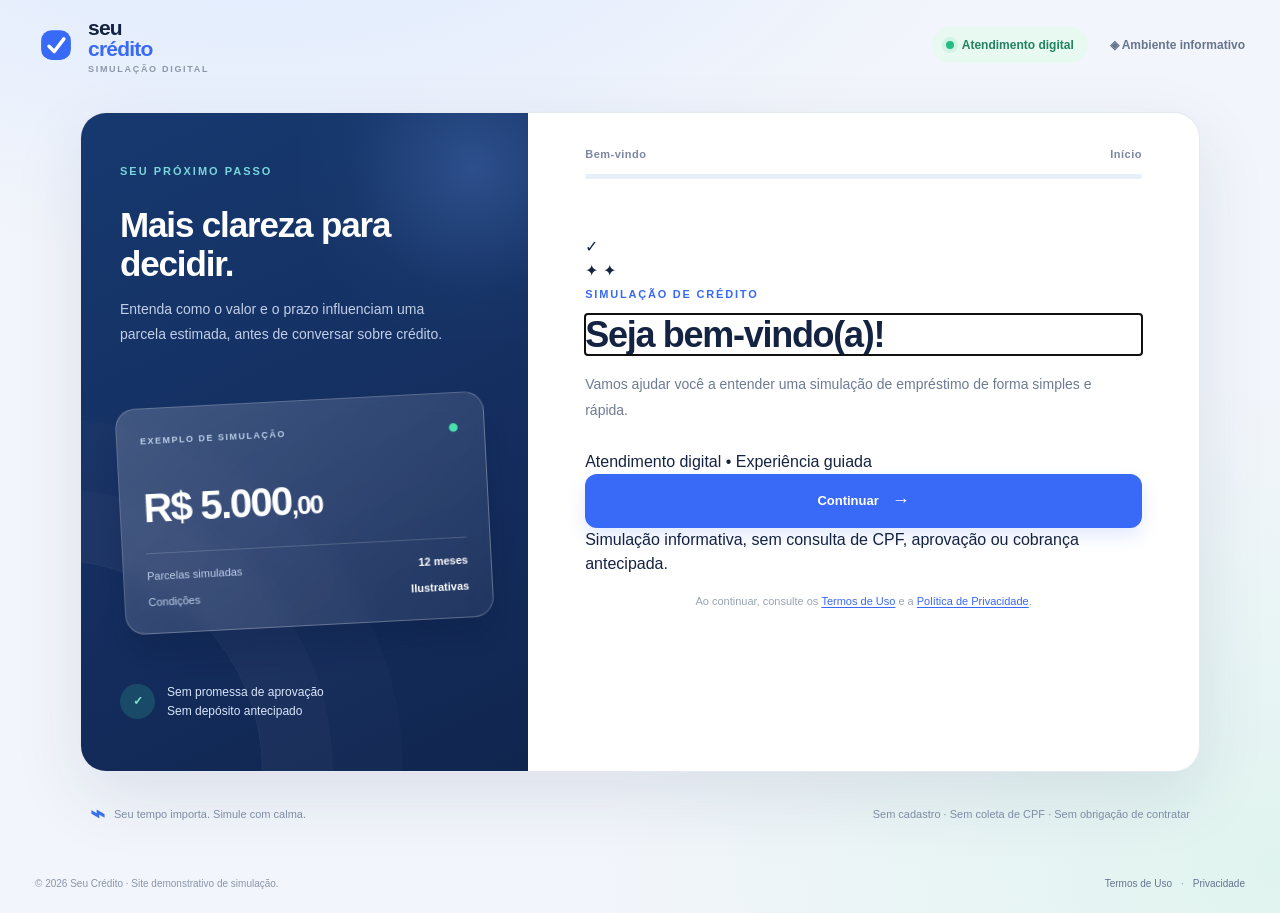
==== commit 0bb5d898: "Refine credit funnel welcome screen and guided start" ====
--- a/index.html
+++ b/index.html
@@ -44,14 +44,20 @@
 
           <div id="alert" class="alert" role="alert" hidden></div>
 
-          <section class="step is-active" data-step="0" aria-labelledby="introTitle">
-            <div class="hello-art" aria-hidden="true"><span class="hello-wave">👋</span><span class="hello-spark">✦</span></div>
-            <div class="eyebrow">BOAS-VINDAS</div>
-            <h1 id="introTitle">Olá! Vamos começar?</h1>
-            <p class="lead">Conecte-se a uma experiência simples para entender opções de empréstimo. São poucas perguntas e você poderá conferir uma <strong>estimativa de parcelas.</strong></p>
-            <div class="intro-note"><span class="note-icon">✓</span><span>Nesta versão, a simulação é demonstrativa e nenhum dado pessoal é enviado a servidores.</span></div>
-            <button type="button" class="btn btn-primary btn-main" id="startBtn">Continuar <span aria-hidden="true">→</span></button>
-            <p class="micro">Ao continuar, você pode consultar nossos <button type="button" class="link-button" data-legal="termos">Termos de Uso</button> e <button type="button" class="link-button" data-legal="privacidade">Privacidade</button>.</p>
+          <section class="step is-active welcome-section" data-step="0" aria-labelledby="introTitle">
+            <div class="welcome-visual" aria-hidden="true">
+              <div class="welcome-visual-halo"></div>
+              <div class="welcome-visual-center">✓</div>
+              <span class="welcome-spark welcome-spark-one">✦</span>
+              <span class="welcome-spark welcome-spark-two">✦</span>
+            </div>
+            <div class="eyebrow welcome-eyebrow">SIMULAÇÃO DE CRÉDITO</div>
+            <h1 id="introTitle">Seja bem-vindo(a)!</h1>
+            <p class="lead welcome-description">Vamos ajudar você a entender uma simulação de empréstimo de forma simples e rápida.</p>
+            <div class="welcome-status"><span class="welcome-status-dot"></span><span>Atendimento digital • Experiência guiada</span></div>
+            <button type="button" class="btn btn-primary btn-main welcome-continue" id="startBtn">Continuar <span aria-hidden="true">→</span></button>
+            <div class="welcome-footnote">Simulação informativa, sem consulta de CPF, aprovação ou cobrança antecipada.</div>
+            <p class="micro welcome-legal">Ao continuar, consulte os <button type="button" class="link-button" data-legal="termos">Termos de Uso</button> e a <button type="button" class="link-button" data-legal="privacidade">Política de Privacidade</button>.</p>
           </section>
 
           <section class="step" data-step="1" aria-labelledby="purposeTitle" hidden>
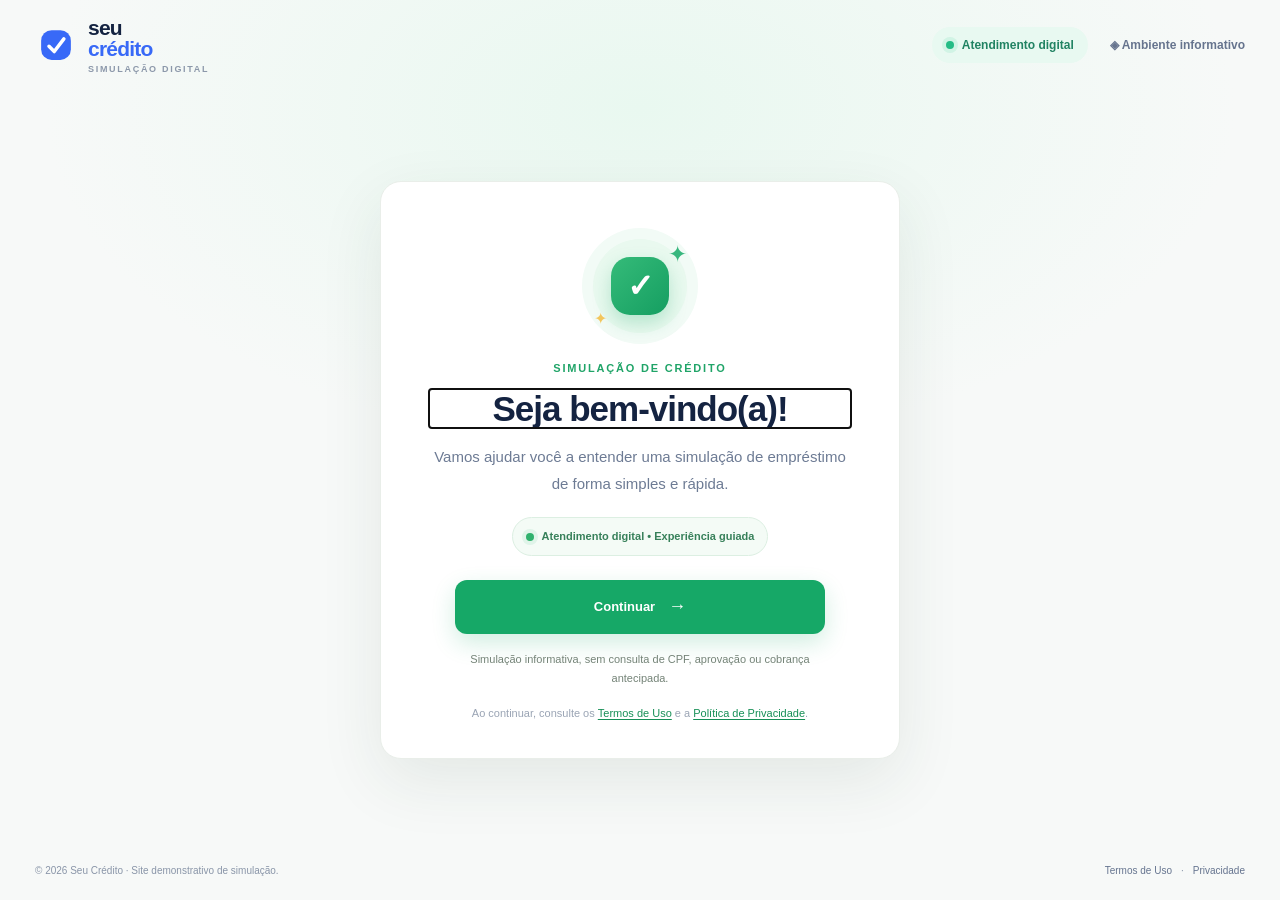
==== commit 30860558: "Add CPF, contact and identification steps to credit simulation" ====
--- a/index.html
+++ b/index.html
@@ -39,7 +39,7 @@
         <div class="form-panel">
           <div class="progress-wrap">
             <div class="progress-top"><span id="progressLabel">Bem-vindo</span><span id="progressFraction">Início</span></div>
-            <div class="progress-track" role="progressbar" aria-label="Etapas concluídas" aria-valuemin="0" aria-valuemax="4" aria-valuenow="0" id="progressBar"><div id="progressFill"></div></div>
+            <div class="progress-track" role="progressbar" aria-label="Etapas concluídas" aria-valuemin="0" aria-valuemax="6" aria-valuenow="0" id="progressBar"><div id="progressFill"></div></div>
           </div>
 
           <div id="alert" class="alert" role="alert" hidden></div>
@@ -99,10 +99,47 @@
             <div class="actions"><button type="button" class="btn btn-ghost" data-back>← Voltar</button><button type="button" class="btn btn-primary" id="valuesNext">Continuar →</button></div>
           </section>
 
-          <section class="step" data-step="3" aria-labelledby="profileTitle" hidden>
-            <div class="eyebrow">PASSO 03 · SEU PERFIL</div>
-            <h1 id="profileTitle">Algumas informações gerais</h1>
-            <p class="lead">Apenas para contextualizar a simulação. Nenhuma informação é transmitida ou armazenada.</p>
+          <section class="step" data-step="3" aria-labelledby="identityTitle" hidden>
+            <div class="eyebrow">PASSO 03 · IDENTIFICAÇÃO</div>
+            <h1 id="identityTitle">Vamos conhecer você?</h1>
+            <p class="lead">Preencha os dados abaixo para completar a experiência. Nesta versão, são validados somente no seu navegador; não há consulta de CPF, envio nem armazenamento.</p>
+            <div class="field-group"><label for="fullName">Nome completo</label>
+              <input class="text-field" id="fullName" type="text" name="applicant_name" autocomplete="off" placeholder="Digite seu nome e sobrenome" maxlength="100" aria-required="true">
+            </div>
+            <div class="field-grid">
+              <div class="field-group"><label for="cpfInput">CPF</label>
+                <input class="text-field" id="cpfInput" type="text" inputmode="numeric" autocomplete="off" placeholder="000.000.000-00" maxlength="14" aria-describedby="cpfHint" aria-required="true">
+                <small id="cpfHint" class="field-hint">Conferimos apenas os dígitos verificadores, sem consultar bases externas.</small>
+              </div>
+              <div class="field-group"><label for="birthDate">Data de nascimento</label>
+                <input class="text-field" id="birthDate" type="date" autocomplete="off" aria-required="true">
+              </div>
+            </div>
+            <div class="privacy-note"><span aria-hidden="true">🔒</span> Os dados desta etapa não são transmitidos, salvos ou incluídos na mensagem do WhatsApp.</div>
+            <div class="actions"><button type="button" class="btn btn-ghost" data-back>← Voltar</button><button type="button" class="btn btn-primary" id="identityNext">Continuar →</button></div>
+          </section>
+
+          <section class="step" data-step="4" aria-labelledby="contactTitle" hidden>
+            <div class="eyebrow">PASSO 04 · CONTATO</div>
+            <h1 id="contactTitle">Como podemos falar com você?</h1>
+            <p class="lead">Preencha o telefone e o e-mail para avançar na demonstração. Nenhuma mensagem será enviada automaticamente.</p>
+            <div class="field-group"><label for="phoneInput">Celular com DDD</label>
+              <input class="text-field" id="phoneInput" type="tel" inputmode="tel" autocomplete="off" placeholder="(00) 00000-0000" maxlength="15" aria-required="true">
+            </div>
+            <div class="field-group"><label for="emailInput">E-mail</label>
+              <input class="text-field" id="emailInput" type="email" autocomplete="off" placeholder="seuemail@exemplo.com" maxlength="150" aria-required="true">
+            </div>
+            <div class="field-group"><label for="zipInput">CEP <span class="optional-field">(opcional)</span></label>
+              <input class="text-field" id="zipInput" type="text" inputmode="numeric" autocomplete="off" placeholder="00000-000" maxlength="9">
+            </div>
+            <div class="privacy-note"><span aria-hidden="true">🔒</span> Nenhum dos dados pessoais digitados será enviado ao atendimento nesta versão.</div>
+            <div class="actions"><button type="button" class="btn btn-ghost" data-back>← Voltar</button><button type="button" class="btn btn-primary" id="contactNext">Continuar →</button></div>
+          </section>
+
+          <section class="step" data-step="5" aria-labelledby="profileTitle" hidden>
+            <div class="eyebrow">PASSO 05 · PERFIL FINANCEIRO</div>
+            <h1 id="profileTitle">Está quase pronto!</h1>
+            <p class="lead">Escolha uma faixa de renda e sua ocupação para finalizar a simulação ilustrativa.</p>
             <div class="field-group"><label for="income">Qual sua faixa de renda mensal?</label>
               <select id="income">
                 <option value="">Selecione uma faixa</option>
@@ -125,11 +162,11 @@
               </select>
             </div>
             <label class="checkbox-line"><input type="checkbox" id="adultConfirm"><span>Confirmo que tenho 18 anos ou mais.</span></label>
-            <label class="checkbox-line"><input type="checkbox" id="termsConfirm"><span>Li e concordo com os <button type="button" class="link-button" data-legal="termos">Termos de Uso</button> desta simulação.</span></label>
+            <label class="checkbox-line"><input type="checkbox" id="termsConfirm"><span>Li e concordo com os <button type="button" class="link-button" data-legal="termos">Termos de Uso</button> e a <button type="button" class="link-button" data-legal="privacidade">Política de Privacidade</button> desta simulação.</span></label>
             <div class="actions"><button type="button" class="btn btn-ghost" data-back>← Voltar</button><button type="button" class="btn btn-primary" id="profileNext">Ver simulação →</button></div>
           </section>
 
-          <section class="step" data-step="4" aria-labelledby="resultTitle" hidden>
+          <section class="step" data-step="6" aria-labelledby="resultTitle" hidden>
             <div class="success-emblem" aria-hidden="true">✓</div>
             <div class="eyebrow">SIMULAÇÃO CONCLUÍDA</div>
             <h1 id="resultTitle">Confira sua estimativa</h1>
@@ -146,7 +183,7 @@
           </section>
         </div>
       </section>
-      <div class="below-card"><div><span class="below-symbol">⌁</span> Seu tempo importa. Simule com calma.</div><div>Sem cadastro · Sem coleta de CPF · Sem obrigação de contratar</div></div>
+      <div class="below-card"><div><span class="below-symbol">⌁</span> Seu tempo importa. Simule com calma.</div><div>Sem envio de dados pessoais · Sem aprovação automática · Sem obrigação de contratar</div></div>
     </main>
 
     <footer class="site-footer"><span>© <span id="year">2026</span> Seu Crédito · Site demonstrativo de simulação.</span><span><button type="button" class="footer-link" data-legal="termos">Termos de Uso</button><span class="footer-dot">·</span><button type="button" class="footer-link" data-legal="privacidade">Privacidade</button></span></footer>
--- a/styles.css
+++ b/styles.css
@@ -1 +1,37 @@
 :root{--navy:#142a54;--navy-dark:#0b1935;--blue:#3869f7;--blue-hover:#2857df;--sky:#edf3ff;--mint:#15ac83;--ink:#142341;--muted:#69768e;--line:#e4eaf3;--bg:#f2f5fb;--white:#fff;--shadow:0 24px 70px rgba(28,51,93,.10)}*{box-sizing:border-box}html{scroll-behavior:smooth}body{margin:0;background:radial-gradient(ellipse 950px 520px at 20% -16%,#dce9ff 0,transparent 78%),radial-gradient(ellipse 850px 600px at 100% 95%,#e0f4ef 0,transparent 80%),var(--bg);font-family:Inter,ui-sans-serif,-apple-system,BlinkMacSystemFont,"Segoe UI",Arial,sans-serif;color:var(--ink);line-height:1.5;min-height:100vh}button,input,select{font:inherit}button{cursor:pointer}button:focus-visible,input:focus-visible,select:focus-visible,a:focus-visible{outline:3px solid #7ba3ff;outline-offset:3px}.app-shell{min-height:100vh;display:flex;flex-direction:column}.site-header{height:90px;max-width:1210px;width:calc(100% - 64px);margin:0 auto;display:flex;align-items:center;justify-content:space-between;gap:20px}.brand{display:flex;align-items:center;gap:11px;color:var(--ink);text-decoration:none}.brand-mark{width:42px;height:42px;color:var(--blue);display:grid;place-items:center}.brand-mark svg{width:100%;height:100%}.brand-text{font-size:21px;font-weight:800;letter-spacing:-.8px;line-height:1;display:flex;flex-direction:column}.brand-text>span{display:inline;color:var(--blue)}.brand-text small{font-size:9px;letter-spacing:1.7px;font-weight:750;color:#8c98aa;margin-top:6px}.header-right{display:flex;align-items:center;gap:22px;font-size:12px;font-weight:650;color:#66748e}.status{display:flex;align-items:center;gap:8px;background:#e8f9f1;padding:9px 14px;border-radius:50px;color:#218363}.status-dot{width:8px;height:8px;background:#24bc85;border-radius:100%;box-shadow:0 0 0 4px #d1f4e5}.secure{white-space:nowrap}.main-wrap{width:calc(100% - 64px);max-width:1120px;margin:22px auto 30px;flex:1}.content-card{display:grid;grid-template-columns:minmax(320px,40%) minmax(0,60%);background:var(--white);box-shadow:var(--shadow);border:1px solid rgba(220,226,239,.75);border-radius:26px;overflow:hidden;min-height:660px}.side-panel{background:linear-gradient(155deg,#16396f 0%,#152e60 56%,#10264f 100%);position:relative;isolation:isolate;color:white;padding:50px 39px;overflow:hidden;display:flex;flex-direction:column}.side-glow{position:absolute;border-radius:50%;width:350px;height:350px;background:radial-gradient(circle,#446aaf80 0,#315a9018 50%,transparent 75%);top:-120px;right:-120px;z-index:-1}.side-panel:after{content:"";position:absolute;width:420px;height:420px;border-radius:50%;border:1px solid rgba(255,255,255,.07);left:-240px;bottom:-210px;box-shadow:0 0 0 70px rgba(255,255,255,.018),0 0 0 140px rgba(255,255,255,.014);z-index:-1}.side-kicker{letter-spacing:2px;font-size:11px;font-weight:800;color:#79d5db}.side-panel h2{font-size:35px;line-height:1.14;letter-spacing:-1.15px;margin:25px 0 13px;max-width:310px}.side-panel>p{font-size:14px;line-height:1.76;color:#c1cfe7;max-width:335px;margin:0 0 30px}.visual-card{background:linear-gradient(135deg,rgba(255,255,255,.18),rgba(255,255,255,.06));border:1px solid rgba(255,255,255,.23);border-radius:20px;padding:23px;box-shadow:0 22px 30px #06163132;backdrop-filter:blur(10px);transform:rotate(-3deg);margin:23px 0 48px}.visual-card-top{display:flex;justify-content:space-between;align-items:center;color:#b9cce6;font-size:9px;letter-spacing:1.5px;font-weight:750}.visual-dot{font-size:20px;color:#4ae0ad;line-height:1}.visual-big{font-size:40px;font-weight:800;margin:26px 0 15px;letter-spacing:-1.8px}.visual-big span{font-size:26px}.visual-line{height:1px;background:rgba(255,255,255,.16);margin-bottom:14px}.visual-flex{display:flex;justify-content:space-between;gap:8px;font-size:11px;color:#bfd0e9;margin-top:9px}.visual-flex strong{font-size:11px;color:#fff}.side-foot{margin-top:auto;display:flex;gap:12px;align-items:center;font-size:12px;color:#d8e5fa;line-height:1.6}.check-bubble{width:35px;height:35px;border-radius:50%;display:grid;place-items:center;flex:none;background:rgba(51,213,164,.18);color:#82eac9;font-weight:bold}.form-panel{padding:33px 57px 43px;display:flex;flex-direction:column;min-width:0}.progress-wrap{margin-bottom:56px}.progress-top{display:flex;justify-content:space-between;color:#7b87a1;font-size:11px;font-weight:800;letter-spacing:.5px;margin-bottom:11px}.progress-track{height:5px;background:#e9eff9;border-radius:50px;overflow:hidden}.progress-track>div{height:100%;width:0;background:linear-gradient(90deg,#3869f7,#27bfa3);border-radius:50px;transition:width .3s ease}.step{animation:pop-in .25s ease both;min-width:0}.step[hidden]{display:none!important}@keyframes pop-in{from{opacity:.4;transform:translateY(7px)}to{opacity:1;transform:translateY(0)}}.hello-art{width:83px;height:83px;background:#edf4ff;border:1px solid #dfeaff;display:flex;align-items:center;justify-content:center;border-radius:24px;margin-bottom:29px;position:relative}.hello-wave{font-size:42px}.hello-spark{position:absolute;right:-14px;top:-11px;color:#ffb835;font-size:28px}.eyebrow{color:var(--blue);font-size:11px;font-weight:850;letter-spacing:1.8px;margin:3px 0 12px}h1{font-size:clamp(26px,3vw,36px);letter-spacing:-1.28px;line-height:1.14;margin:0 0 17px;font-weight:820}p.lead{margin:0 0 27px;color:#6d7b94;font-size:14px;line-height:1.82;max-width:540px}.lead strong{color:#314260}.intro-note{border-radius:12px;background:#f1f9f7;border:1px solid #d6efe7;display:flex;gap:10px;padding:14px;align-items:flex-start;font-size:12px;color:#3e786b;margin:30px 0 26px}.note-icon{border-radius:50%;width:21px;height:21px;display:grid;place-items:center;background:#caefe1;color:#139a6b;flex:none;font-weight:bold}.btn{appearance:none;border:0;border-radius:12px;min-height:48px;font-size:13px;font-weight:800;transition:transform .12s ease,background .15s ease,box-shadow .15s ease;padding:0 22px}.btn:hover{transform:translateY(-1px)}.btn:active{transform:translateY(0)}.btn-primary{color:#fff;background:var(--blue);box-shadow:0 8px 18px #3869f724}.btn-primary:hover{background:var(--blue-hover);box-shadow:0 8px 23px #3869f73c}.btn-primary:disabled{background:#c1cad9;box-shadow:none;cursor:not-allowed}.btn-main{width:100%;display:flex;justify-content:center;align-items:center;gap:13px;min-height:54px}.btn-main span{font-size:18px}.btn-ghost{background:transparent;color:#62718b;padding-left:9px}.btn-ghost:hover{background:#f4f7fc}.btn-outline{border:1px solid #ced9ec;background:#fff;color:var(--blue)}.btn-outline:hover{background:#f3f7ff}.micro{font-size:11px;line-height:1.7;color:#9aa4b4;text-align:center;margin:16px 0 0}.link-button,.footer-link{color:var(--blue);background:transparent;border:0;padding:0;text-decoration:underline;text-underline-offset:2px;font-size:inherit}.footer-link{color:#65748f;text-decoration:none}.footer-link:hover{text-decoration:underline}.option-grid{display:grid;grid-template-columns:1fr 1fr;gap:12px}.option{min-width:0;display:flex;flex-direction:column;align-items:flex-start;gap:11px;position:relative;text-align:left;border-radius:15px;border:1.5px solid #e5eaf2;background:white;padding:17px 16px;min-height:112px;color:var(--ink);font-weight:750;font-size:13px;transition:background .15s,border .15s,transform .15s}.option:hover,.option.selected{border-color:#5680f9;background:#f3f7ff}.option.selected:after{content:"✓";position:absolute;right:15px;bottom:13px;color:var(--blue);font-weight:900}.option-icon{font-size:19px;color:#4975e7;background:#edf3ff;border-radius:10px;width:32px;height:32px;display:grid;place-items:center}.option-arrow{position:absolute;right:15px;top:14px;color:#aeb9cc}.option-wide{grid-column:1/-1;min-height:76px;flex-direction:row;align-items:center}.option-wide .option-arrow{top:50%;transform:translateY(-50%)}.actions{margin-top:32px;display:flex;justify-content:space-between;gap:12px;align-items:center}.field-group{margin:0 0 27px}.field-group label{display:block;color:#36455f;font-weight:800;font-size:12px;margin-bottom:12px}.money-input{display:flex;align-items:center;border:1.5px solid #dee6f1;border-radius:13px;padding:0 16px;min-height:60px;gap:12px}.money-input:focus-within{border-color:#5680f9}.money-input>span{font-weight:800;color:#6c7e9d;font-size:16px}.money-input input{font-size:26px;width:100%;border:0;outline:none!important;color:var(--ink);font-weight:800;min-width:0;letter-spacing:-.7px;background:transparent}.money-input input::-webkit-inner-spin-button,.money-input input::-webkit-outer-spin-button{-webkit-appearance:none;margin:0}.money-input input{appearance:textfield;-moz-appearance:textfield}input[type=range]{width:100%;margin:20px 0 0;accent-color:var(--blue);cursor:pointer}.range-ends{display:flex;justify-content:space-between;font-size:10px;color:#8997ac}.field-group small{display:block;margin-top:10px;color:#8997ac;font-size:11px}.month-grid{display:grid;grid-template-columns:repeat(6,1fr);gap:9px}.month-grid button{min-height:44px;border-radius:10px;border:1.5px solid #e4eaf3;background:white;color:#52617a;font-size:12px;font-weight:800;padding:0}.month-grid button:hover,.month-grid button.selected{background:#eef4ff;border-color:#5680f9;color:var(--blue)}.small-calculation{padding:17px;border:1px solid #dce8f5;border-radius:14px;background:#f6f9fe;display:flex;flex-wrap:wrap;align-items:baseline;gap:7px 10px}.small-calculation>span{font-size:12px;color:#677896}.small-calculation>strong{font-size:22px;color:var(--navy);letter-spacing:-.5px}.small-calculation>small{width:100%;font-size:10px;color:#8190a6}select{appearance:none;width:100%;border:1.5px solid #dde6f1;border-radius:12px;padding:15px 42px 15px 16px;background:white url("data:image/svg+xml,%3Csvg xmlns='http://www.w3.org/2000/svg' width='16' height='16'%3E%3Cpath fill='none' stroke='%23546a8c' stroke-width='2' d='m3 6 5 5 5-5'/%3E%3C/svg%3E") no-repeat right 15px center;color:#334563;min-height:52px;font-size:13px}.checkbox-line{display:flex;align-items:flex-start;gap:12px;padding:5px 0 12px;color:#55657f;font-size:12px;line-height:1.65;cursor:pointer}.checkbox-line input{width:17px;height:17px;accent-color:var(--blue);margin:3px 0 0;flex:none}.success-emblem{background:#dff8ed;color:#169d72;font-size:26px;font-weight:900;width:58px;height:58px;display:grid;place-items:center;border-radius:100%;margin-bottom:19px}.result-card{background:linear-gradient(130deg,#173e82,#285edd);border-radius:18px;color:white;padding:21px 23px;margin:17px 0 18px}.result-card>span{display:block;font-size:12px;color:#d3e3ff}.result-card>strong{display:block;font-size:37px;letter-spacing:-1px;margin:4px 0}.result-description{font-size:12px;color:#dce9ff}.result-list{display:grid;gap:0}.result-list>div{display:flex;align-items:center;justify-content:space-between;gap:15px;border-bottom:1px solid #edf1f6;padding:12px 2px;font-size:12px}.result-list span{color:#7b89a0}.result-list strong{font-weight:800;text-align:right}.warning-box{font-size:11px;line-height:1.75;color:#786548;padding:12px 14px;background:#fff9ee;border:1px solid #f1e3c7;border-radius:11px;margin:20px 0 10px}.result-buttons{display:grid;grid-template-columns:1fr 1fr;gap:10px;margin-top:18px}.result-buttons .btn-main{grid-column:1/-1}.result-buttons #restartBtn{grid-column:1/-1}.below-card{display:flex;justify-content:space-between;align-items:center;gap:15px;color:#7e8da4;font-size:11px;padding:23px 10px 5px}.below-card>div:first-child{display:flex;align-items:center;gap:9px}.below-symbol{color:#3870ec;font-weight:800;font-size:25px}.site-footer{max-width:1210px;width:calc(100% - 64px);margin:8px auto 22px;display:flex;justify-content:space-between;gap:15px;color:#8995a8;font-size:10px}.footer-dot{margin:0 9px}.alert{padding:12px 15px;border:1px solid #f2cfaa;background:#fff7e8;color:#925019;border-radius:10px;font-size:12px;margin:-35px 0 24px}.alert[hidden]{display:none}.dialog{width:min(540px,calc(100% - 32px));border:1px solid #e0e7f0;border-radius:20px;box-shadow:0 30px 80px #101f4466;padding:24px 28px;max-height:85vh}.dialog::backdrop{background:#071734aa;backdrop-filter:blur(3px)}.dialog-head{display:flex;align-items:flex-start;justify-content:space-between;gap:15px}.dialog-head h2{margin:0;font-size:22px;letter-spacing:-.5px}.dialog-head button{border:0;background:#eef2f8;width:33px;height:33px;border-radius:10px;color:#58708d}.dialog-content{font-size:13px;line-height:1.78;color:#5c6c83;margin:17px 0}.dialog-content p{margin:0 0 12px}.dialog-content strong{color:#293e5d}.dialog-actions{display:flex;justify-content:flex-end}@media(max-width:920px){.content-card{grid-template-columns:34% 66%}.side-panel{padding:40px 24px}.side-panel h2{font-size:29px}.visual-big{font-size:31px}.visual-card{padding:17px}.form-panel{padding:32px 35px 40px}}@media(max-width:720px){.site-header{width:calc(100% - 34px);height:74px}.secure{display:none}.status{font-size:10px;padding:7px 10px}.brand-text{font-size:18px}.brand-mark{width:36px;height:36px}.main-wrap{width:calc(100% - 26px);margin:4px auto 18px}.content-card{grid-template-columns:1fr;border-radius:20px;min-height:unset}.side-panel{display:none}.form-panel{padding:27px 25px 32px;min-height:600px}.progress-wrap{margin-bottom:43px}.site-footer{width:calc(100% - 34px);flex-direction:column;align-items:center;gap:8px;margin:0 auto 20px;text-align:center}.below-card{flex-direction:column;gap:2px;text-align:center;padding:22px 10px}.below-card>div:first-child{justify-content:center}.hello-art{margin-bottom:24px}.option{min-height:109px}.result-card>strong{font-size:33px}}@media(max-width:430px){.form-panel{padding:24px 19px 30px}.option-grid{gap:9px}.option{padding:12px;font-size:12px;min-height:101px}.option-wide{min-height:70px}.month-grid{grid-template-columns:repeat(3,1fr);gap:8px}.month-grid button{min-height:39px}.lead{font-size:13px!important}.site-header{width:calc(100% - 25px)}.status{font-size:9px}h1{font-size:27px}}@media(prefers-reduced-motion:reduce){*,*::before,*::after{animation-duration:.01ms!important;scroll-behavior:auto!important;transition-duration:.01ms!important}}
+
+
+/* Boas-vindas em cartão central, adaptadas ao layout de uma landing-page de atendimento. */
+body.welcome-mode {
+  background:radial-gradient(ellipse 700px 400px at 50% 12%,#e9f8f0 0,transparent 85%),#f7f9f8;
+}
+.welcome-mode .main-wrap {display:flex; flex-direction:column;align-items:center;justify-content:center;max-width:760px;margin-top:25px}
+.welcome-mode .content-card {display:block;width:min(100%,520px);min-height:0;border:1px solid #e9eee9;border-radius:21px;box-shadow:0 22px 65px rgba(30,67,46,.09)}
+.welcome-mode .side-panel,.welcome-mode .progress-wrap {display:none}
+.welcome-mode .form-panel {display:block;min-height:0;padding:55px 48px 35px}
+.welcome-section {text-align:center}
+.welcome-visual {position:relative;display:grid;place-items:center;margin:0 auto 25px;width:98px;height:98px}
+.welcome-visual-halo {position:absolute;inset:2px;background:#e9f9ef;border-radius:50%;box-shadow:0 0 0 11px #f2fbf6}
+.welcome-visual-center {position:relative;width:58px;height:58px;display:grid;place-items:center;background:linear-gradient(135deg,#35bb79,#159e61);border-radius:19px;color:white;font-size:32px;font-weight:850;box-shadow:0 8px 18px #21ac6c44}
+.welcome-spark {position:absolute;color:#38b77e}
+.welcome-spark-one {top:0;right:2px;font-size:23px}
+.welcome-spark-two {bottom:4px;left:3px;font-size:16px;color:#f2c65c}
+.welcome-section h1 {font-size:clamp(28px,3.6vw,35px);letter-spacing:-1px;margin-bottom:15px}
+.welcome-eyebrow {color:#20a468;font-size:11px}
+.welcome-description {max-width:345px;margin:0 auto 20px!important;font-size:15px!important;line-height:1.8!important}
+.welcome-status {display:inline-flex;align-items:center;justify-content:center;gap:8px;padding:10px 13px;border:1px solid #dcefe2;border-radius:50px;background:#f4fbf6;color:#37805a;font-weight:650;font-size:11px;margin-bottom:24px}
+.welcome-status-dot {height:8px;width:8px;border-radius:50%;background:#2fb16d;box-shadow:0 0 0 4px #e0f4e9}
+.welcome-continue {background:#16a867;box-shadow:0 9px 23px #19a96a33;max-width:370px;margin:0 auto}
+.welcome-continue:hover {background:#0d8e55;box-shadow:0 9px 23px #0c995a40}
+.welcome-footnote {font-size:11px;color:#748377;max-width:340px;margin:16px auto 0;line-height:1.7}
+.welcome-legal {max-width:400px;margin:17px auto 0}
+.welcome-mode .link-button {color:#168f56}
+.welcome-mode .below-card {display:none}
+@media(max-width:720px) {
+ .welcome-mode .main-wrap {width:calc(100% - 30px);margin:18px auto}
+ .welcome-mode .content-card {border-radius:20px}
+ .welcome-mode .form-panel {padding:50px 25px 34px;min-height:0}
+ .welcome-visual {margin-bottom:21px}
+ .welcome-description {font-size:14px!important}
+}
+@media(max-width:420px) {.welcome-mode .form-panel {padding:43px 20px 29px}.welcome-continue {max-width:none}}
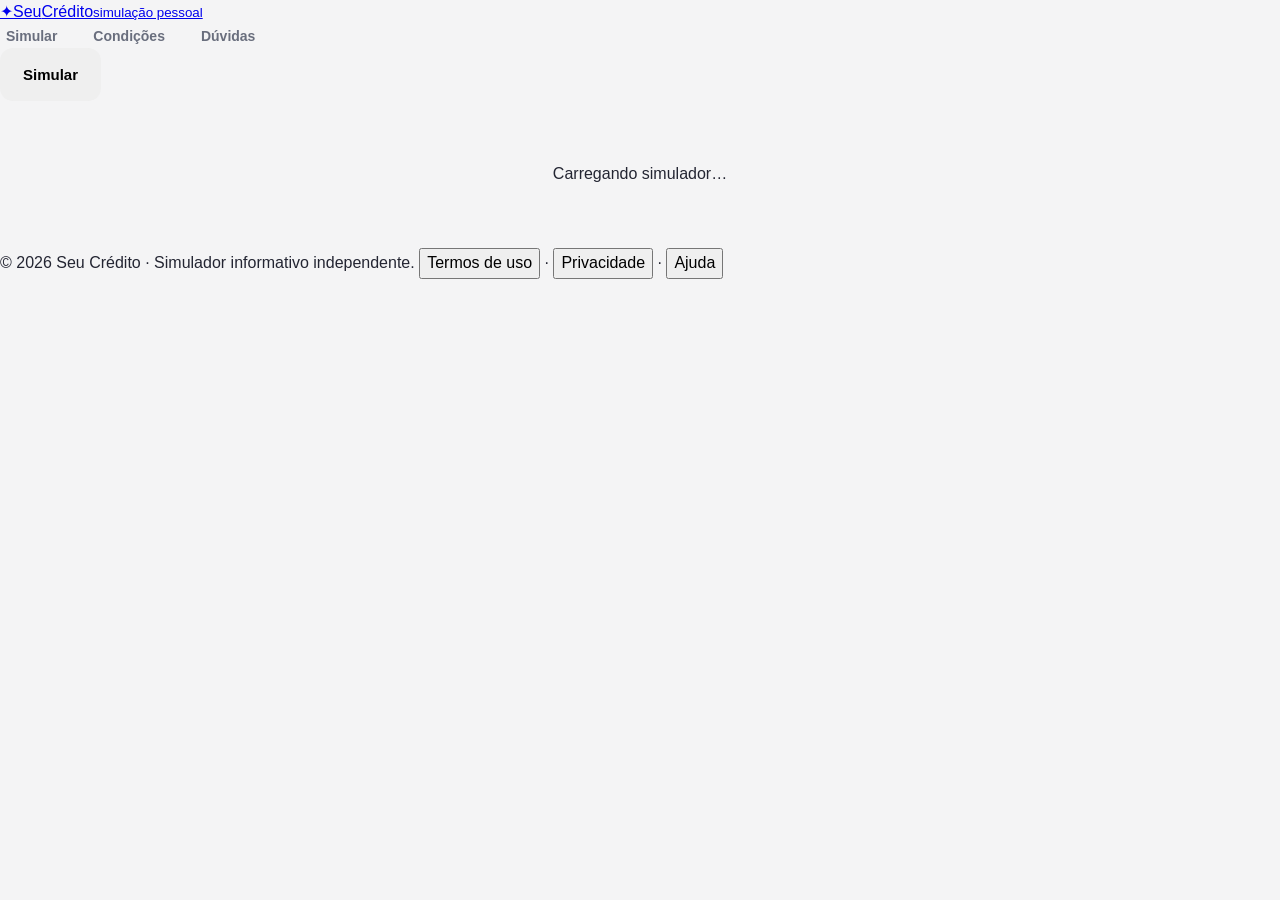
==== commit a28d270e: "Serve redesigned credit flow with 13 steps and independent branding" ====
--- a/index.html
+++ b/index.html
@@ -1,193 +1,31 @@
 <!doctype html>
 <html lang="pt-BR">
 <head>
-  <meta charset="utf-8">
-  <meta name="viewport" content="width=device-width, initial-scale=1">
-  <meta name="theme-color" content="#132a58">
-  <meta name="description" content="Simule parcelas de empréstimo de forma simples. Cálculo ilustrativo e transparente, sem coleta de dados pessoais.">
-  <title>Seu Crédito | Simulação de empréstimo</title>
-  <link rel="stylesheet" href="./styles.css">
-  <script src="./app.js" defer></script>
+<meta charset="utf-8">
+<meta name="viewport" content="width=device-width,initial-scale=1">
+<meta name="theme-color" content="#ff790b">
+<meta name="description" content="Simulador informativo de empréstimos com atendimento opcional por WhatsApp.">
+<title>Seu Crédito | Simulação pessoal</title>
+<link rel="stylesheet" href="./flow.css">
+<script defer src="./flow-app.js"></script>
 </head>
 <body>
-  <div class="app-shell">
-    <header class="site-header">
-      <a class="brand" href="./" aria-label="Seu Crédito, página inicial">
-        <span class="brand-mark" aria-hidden="true"><svg viewBox="0 0 48 48" fill="none"><rect x="7" y="7" width="34" height="34" rx="12" fill="currentColor"/><path d="M16 25.5l6 6L33 17" stroke="#fff" stroke-width="4" stroke-linecap="round" stroke-linejoin="round"/></svg></span>
-        <span class="brand-text">seu<span>crédito</span><small>SIMULAÇÃO DIGITAL</small></span>
-      </a>
-      <div class="header-right"><span class="status"><span class="status-dot"></span> Atendimento digital</span><span class="secure">◈ Ambiente informativo</span></div>
-    </header>
-
-    <main class="main-wrap">
-      <section class="content-card" aria-label="Simulação de crédito">
-        <aside class="side-panel">
-          <div class="side-glow" aria-hidden="true"></div>
-          <span class="side-kicker">SEU PRÓXIMO PASSO</span>
-          <h2>Mais clareza para decidir.</h2>
-          <p>Entenda como o valor e o prazo influenciam uma parcela estimada, antes de conversar sobre crédito.</p>
-          <div class="visual-card" aria-hidden="true">
-            <div class="visual-card-top"><span>EXEMPLO DE SIMULAÇÃO</span><span class="visual-dot">●</span></div>
-            <div class="visual-big">R$ 5.000<span>,00</span></div>
-            <div class="visual-line"></div>
-            <div class="visual-flex"><span>Parcelas simuladas</span><strong>12 meses</strong></div>
-            <div class="visual-flex"><span>Condições</span><strong>Ilustrativas</strong></div>
-          </div>
-          <div class="side-foot"><span class="check-bubble">✓</span><span>Sem promessa de aprovação<br>Sem depósito antecipado</span></div>
-        </aside>
-
-        <div class="form-panel">
-          <div class="progress-wrap">
-            <div class="progress-top"><span id="progressLabel">Bem-vindo</span><span id="progressFraction">Início</span></div>
-            <div class="progress-track" role="progressbar" aria-label="Etapas concluídas" aria-valuemin="0" aria-valuemax="6" aria-valuenow="0" id="progressBar"><div id="progressFill"></div></div>
-          </div>
-
-          <div id="alert" class="alert" role="alert" hidden></div>
-
-          <section class="step is-active welcome-section" data-step="0" aria-labelledby="introTitle">
-            <div class="welcome-visual" aria-hidden="true">
-              <div class="welcome-visual-halo"></div>
-              <div class="welcome-visual-center">✓</div>
-              <span class="welcome-spark welcome-spark-one">✦</span>
-              <span class="welcome-spark welcome-spark-two">✦</span>
-            </div>
-            <div class="eyebrow welcome-eyebrow">SIMULAÇÃO DE CRÉDITO</div>
-            <h1 id="introTitle">Seja bem-vindo(a)!</h1>
-            <p class="lead welcome-description">Vamos ajudar você a entender uma simulação de empréstimo de forma simples e rápida.</p>
-            <div class="welcome-status"><span class="welcome-status-dot"></span><span>Atendimento digital • Experiência guiada</span></div>
-            <button type="button" class="btn btn-primary btn-main welcome-continue" id="startBtn">Continuar <span aria-hidden="true">→</span></button>
-            <div class="welcome-footnote">Simulação informativa, sem consulta de CPF, aprovação ou cobrança antecipada.</div>
-            <p class="micro welcome-legal">Ao continuar, consulte os <button type="button" class="link-button" data-legal="termos">Termos de Uso</button> e a <button type="button" class="link-button" data-legal="privacidade">Política de Privacidade</button>.</p>
-          </section>
-
-          <section class="step" data-step="1" aria-labelledby="purposeTitle" hidden>
-            <div class="eyebrow">PASSO 01 · OBJETIVO</div>
-            <h1 id="purposeTitle">Para que você precisa do crédito?</h1>
-            <p class="lead">Selecione a opção que mais se aproxima da sua necessidade.</p>
-            <div class="option-grid purpose-grid" id="purposeOptions" role="group" aria-label="Finalidade do empréstimo">
-              <button type="button" class="option" data-purpose="Organizar minhas contas"><span class="option-icon">▤</span><span>Organizar minhas contas</span><span class="option-arrow">↗</span></button>
-              <button type="button" class="option" data-purpose="Reformar a casa"><span class="option-icon">⌂</span><span>Reformar a casa</span><span class="option-arrow">↗</span></button>
-              <button type="button" class="option" data-purpose="Investir no negócio"><span class="option-icon">▥</span><span>Investir no negócio</span><span class="option-arrow">↗</span></button>
-              <button type="button" class="option" data-purpose="Imprevistos"><span class="option-icon">✳</span><span>Imprevistos</span><span class="option-arrow">↗</span></button>
-              <button type="button" class="option option-wide" data-purpose="Outros motivos"><span class="option-icon">✦</span><span>Outros motivos</span><span class="option-arrow">↗</span></button>
-            </div>
-            <div class="actions"><button type="button" class="btn btn-ghost" data-back>← Voltar</button><button type="button" class="btn btn-primary" id="purposeNext">Continuar →</button></div>
-          </section>
-
-          <section class="step" data-step="2" aria-labelledby="valuesTitle" hidden>
-            <div class="eyebrow">PASSO 02 · VALOR E PRAZO</div>
-            <h1 id="valuesTitle">Quanto você gostaria de simular?</h1>
-            <p class="lead">Ajuste o valor e a quantidade de parcelas. Você pode alterar quando quiser.</p>
-            <div class="field-group">
-              <label for="amountInput">Valor desejado</label>
-              <div class="money-input"><span>R$</span><input type="number" id="amountInput" inputmode="decimal" min="500" max="50000" step="100" value="5000" aria-describedby="amountHint"></div>
-              <input type="range" id="amountRange" min="500" max="50000" step="100" value="5000" aria-label="Valor desejado">
-              <div class="range-ends"><span>R$ 500</span><span>R$ 50.000</span></div>
-              <small id="amountHint">Valores entre R$ 500 e R$ 50.000.</small>
-            </div>
-            <div class="field-group"><label>Em quantas parcelas?</label>
-              <div class="month-grid" id="monthOptions" role="group" aria-label="Número de parcelas">
-                <button type="button" data-months="6">6x</button>
-                <button type="button" data-months="12" class="selected" aria-pressed="true">12x</button>
-                <button type="button" data-months="18">18x</button>
-                <button type="button" data-months="24">24x</button>
-                <button type="button" data-months="36">36x</button>
-                <button type="button" data-months="48">48x</button>
-              </div>
-            </div>
-            <div class="small-calculation"><span>Parcela ilustrativa de</span><strong id="miniPayment">—</strong><small>Exemplo a 2,49% ao mês, sem IOF ou tarifas.</small></div>
-            <div class="actions"><button type="button" class="btn btn-ghost" data-back>← Voltar</button><button type="button" class="btn btn-primary" id="valuesNext">Continuar →</button></div>
-          </section>
-
-          <section class="step" data-step="3" aria-labelledby="identityTitle" hidden>
-            <div class="eyebrow">PASSO 03 · IDENTIFICAÇÃO</div>
-            <h1 id="identityTitle">Vamos conhecer você?</h1>
-            <p class="lead">Preencha os dados abaixo para completar a experiência. Nesta versão, são validados somente no seu navegador; não há consulta de CPF, envio nem armazenamento.</p>
-            <div class="field-group"><label for="fullName">Nome completo</label>
-              <input class="text-field" id="fullName" type="text" name="applicant_name" autocomplete="off" placeholder="Digite seu nome e sobrenome" maxlength="100" aria-required="true">
-            </div>
-            <div class="field-grid">
-              <div class="field-group"><label for="cpfInput">CPF</label>
-                <input class="text-field" id="cpfInput" type="text" inputmode="numeric" autocomplete="off" placeholder="000.000.000-00" maxlength="14" aria-describedby="cpfHint" aria-required="true">
-                <small id="cpfHint" class="field-hint">Conferimos apenas os dígitos verificadores, sem consultar bases externas.</small>
-              </div>
-              <div class="field-group"><label for="birthDate">Data de nascimento</label>
-                <input class="text-field" id="birthDate" type="date" autocomplete="off" aria-required="true">
-              </div>
-            </div>
-            <div class="privacy-note"><span aria-hidden="true">🔒</span> Os dados desta etapa não são transmitidos, salvos ou incluídos na mensagem do WhatsApp.</div>
-            <div class="actions"><button type="button" class="btn btn-ghost" data-back>← Voltar</button><button type="button" class="btn btn-primary" id="identityNext">Continuar →</button></div>
-          </section>
-
-          <section class="step" data-step="4" aria-labelledby="contactTitle" hidden>
-            <div class="eyebrow">PASSO 04 · CONTATO</div>
-            <h1 id="contactTitle">Como podemos falar com você?</h1>
-            <p class="lead">Preencha o telefone e o e-mail para avançar na demonstração. Nenhuma mensagem será enviada automaticamente.</p>
-            <div class="field-group"><label for="phoneInput">Celular com DDD</label>
-              <input class="text-field" id="phoneInput" type="tel" inputmode="tel" autocomplete="off" placeholder="(00) 00000-0000" maxlength="15" aria-required="true">
-            </div>
-            <div class="field-group"><label for="emailInput">E-mail</label>
-              <input class="text-field" id="emailInput" type="email" autocomplete="off" placeholder="seuemail@exemplo.com" maxlength="150" aria-required="true">
-            </div>
-            <div class="field-group"><label for="zipInput">CEP <span class="optional-field">(opcional)</span></label>
-              <input class="text-field" id="zipInput" type="text" inputmode="numeric" autocomplete="off" placeholder="00000-000" maxlength="9">
-            </div>
-            <div class="privacy-note"><span aria-hidden="true">🔒</span> Nenhum dos dados pessoais digitados será enviado ao atendimento nesta versão.</div>
-            <div class="actions"><button type="button" class="btn btn-ghost" data-back>← Voltar</button><button type="button" class="btn btn-primary" id="contactNext">Continuar →</button></div>
-          </section>
-
-          <section class="step" data-step="5" aria-labelledby="profileTitle" hidden>
-            <div class="eyebrow">PASSO 05 · PERFIL FINANCEIRO</div>
-            <h1 id="profileTitle">Está quase pronto!</h1>
-            <p class="lead">Escolha uma faixa de renda e sua ocupação para finalizar a simulação ilustrativa.</p>
-            <div class="field-group"><label for="income">Qual sua faixa de renda mensal?</label>
-              <select id="income">
-                <option value="">Selecione uma faixa</option>
-                <option value="Até R$ 1.500">Até R$ 1.500</option>
-                <option value="R$ 1.501 a R$ 3.000">R$ 1.501 a R$ 3.000</option>
-                <option value="R$ 3.001 a R$ 5.000">R$ 3.001 a R$ 5.000</option>
-                <option value="Mais de R$ 5.000">Mais de R$ 5.000</option>
-                <option value="Prefiro não informar">Prefiro não informar</option>
-              </select>
-            </div>
-            <div class="field-group"><label for="occupation">Sua ocupação atual</label>
-              <select id="occupation">
-                <option value="">Selecione sua ocupação</option>
-                <option value="Trabalho com carteira assinada">Trabalho com carteira assinada</option>
-                <option value="Autônomo(a) / MEI">Autônomo(a) / MEI</option>
-                <option value="Aposentado(a) / pensionista">Aposentado(a) / pensionista</option>
-                <option value="Servidor(a) público(a)">Servidor(a) público(a)</option>
-                <option value="Outra situação">Outra situação</option>
-                <option value="Prefiro não informar">Prefiro não informar</option>
-              </select>
-            </div>
-            <label class="checkbox-line"><input type="checkbox" id="adultConfirm"><span>Confirmo que tenho 18 anos ou mais.</span></label>
-            <label class="checkbox-line"><input type="checkbox" id="termsConfirm"><span>Li e concordo com os <button type="button" class="link-button" data-legal="termos">Termos de Uso</button> e a <button type="button" class="link-button" data-legal="privacidade">Política de Privacidade</button> desta simulação.</span></label>
-            <div class="actions"><button type="button" class="btn btn-ghost" data-back>← Voltar</button><button type="button" class="btn btn-primary" id="profileNext">Ver simulação →</button></div>
-          </section>
-
-          <section class="step" data-step="6" aria-labelledby="resultTitle" hidden>
-            <div class="success-emblem" aria-hidden="true">✓</div>
-            <div class="eyebrow">SIMULAÇÃO CONCLUÍDA</div>
-            <h1 id="resultTitle">Confira sua estimativa</h1>
-            <p class="lead">Esses números são apenas ilustrativos. Não houve consulta de crédito nem aprovação.</p>
-            <div class="result-card"><span>Parcela mensal estimada</span><strong id="resultPayment">—</strong><div class="result-description" id="resultMonths">—</div></div>
-            <div class="result-list">
-              <div><span>Valor simulado</span><strong id="resultAmount">—</strong></div>
-              <div><span>Taxa usada no exemplo</span><strong>2,49% ao mês</strong></div>
-              <div><span>Total matemático estimado</span><strong id="resultTotal">—</strong></div>
-              <div><span>Finalidade</span><strong id="resultPurpose">—</strong></div>
-            </div>
-            <div class="warning-box"><strong>Importante:</strong> Isto não é uma oferta de crédito. Estimativa calculada sem IOF, tarifas e seguros. Taxas reais, custo efetivo total (CET), elegibilidade e condições dependem da instituição que eventualmente oferecer o crédito. Nunca pague depósito antecipado para liberar um empréstimo.</div>
-            <div class="result-buttons"><button type="button" class="btn btn-primary btn-main" id="contactBtn">Falar com atendimento ↗</button><button type="button" class="btn btn-outline" id="copyBtn">Copiar resumo</button><button type="button" class="btn btn-ghost" id="restartBtn">↻ Fazer outra simulação</button></div>
-          </section>
-        </div>
-      </section>
-      <div class="below-card"><div><span class="below-symbol">⌁</span> Seu tempo importa. Simule com calma.</div><div>Sem envio de dados pessoais · Sem aprovação automática · Sem obrigação de contratar</div></div>
-    </main>
-
-    <footer class="site-footer"><span>© <span id="year">2026</span> Seu Crédito · Site demonstrativo de simulação.</span><span><button type="button" class="footer-link" data-legal="termos">Termos de Uso</button><span class="footer-dot">·</span><button type="button" class="footer-link" data-legal="privacidade">Privacidade</button></span></footer>
-  </div>
-  <dialog id="infoDialog" class="dialog" aria-labelledby="dialogTitle"><div class="dialog-head"><h2 id="dialogTitle"></h2><button type="button" id="dialogClose" aria-label="Fechar janela">✕</button></div><div id="dialogContent" class="dialog-content"></div><div class="dialog-actions"><button type="button" class="btn btn-primary" id="dialogOk">Entendi</button></div></dialog>
+<header>
+ <div class="head-inner">
+  <a class="logo" href="./" aria-label="Seu Crédito, início"><span class="star">✦</span><span>Seu<span class="orange">Crédito</span><small>simulação pessoal</small></span></a>
+  <nav class="topnav" aria-label="Principal">
+   <button type="button" data-jump="1">Simular</button>
+   <button type="button" data-legal="terms">Condições</button>
+   <button type="button" data-legal="help">Dúvidas</button>
+  </nav>
+  <button type="button" class="btn orange-btn" data-jump="1">Simular</button>
+ </div>
+</header>
+<main id="app"><p style="text-align:center;padding:45px">Carregando simulador…</p></main>
+<footer class="footer">
+ <span>© <span id="year">2026</span> Seu Crédito · Simulador informativo independente.</span>
+ <span><button type="button" data-legal="terms">Termos de uso</button> · <button type="button" data-legal="privacy">Privacidade</button> · <button type="button" data-legal="help">Ajuda</button></span>
+</footer>
+<dialog class="dialog" id="legal" aria-labelledby="legalTitle"><h2 id="legalTitle">Informações</h2><p id="legalText"></p><button id="closeLegal" class="btn orange-btn" type="button">Entendi</button></dialog>
 </body>
-</html>
+</html>
--- a/flow.css
+++ b/flow.css
@@ -0,0 +1,20 @@
+
+:root{--orange:#ff790a;--gold:#ffb51b;--purple:#130b46;--ink:#232532;--muted:#737885;--line:#e2e3e8;--background:#f4f4f5;--white:#fff;--radius:20px}
+*{box-sizing:border-box}html{scroll-behavior:smooth}body{margin:0;background:var(--background);color:var(--ink);font:16px/1.55 ui-sans-serif,-apple-system,BlinkMacSystemFont,"Segoe UI",Arial,sans-serif}button,input,select{font:inherit}button{cursor:pointer}button:focus-visible,input:focus-visible,select:focus-visible{outline:3px solid #9185fd;outline-offset:3px}button:disabled{opacity:.6;cursor:not-allowed}
+.topbar{height:78px;background:#fff;border-bottom:1px solid #e9e9ec;display:flex;align-items:center;justify-content:space-between;padding:0 max(24px,calc((100vw - 1220px)/2));position:relative;z-index:2}
+.brand{color:var(--purple);font-size:23px;font-weight:900;letter-spacing:-1.1px;text-decoration:none;display:flex;align-items:center;gap:6px;line-height:1}.brand i{color:var(--orange);font-style:italic}.brand small{font-size:9px;display:block;text-align:right;font-weight:700;letter-spacing:.9px;color:#626072;margin-top:4px}.brand-gem{color:var(--orange);font-size:25px}
+.topnav{display:flex;gap:24px;align-items:center}.topnav button{border:0;background:transparent;color:#696e7d;font-weight:700;font-size:14px}.topnav button:hover{color:var(--orange)}
+.btn{display:inline-flex;justify-content:center;align-items:center;gap:10px;min-height:53px;padding:12px 23px;border-radius:13px;font-size:15px;font-weight:800;border:0;transition:transform .16s,filter .16s}.btn:hover{transform:translateY(-1px);filter:brightness(.98)}.btn-main{background:linear-gradient(115deg,#ff6705,#ff8a14);color:white;box-shadow:0 8px 18px #fa731d35}.btn-yellow{background:linear-gradient(105deg,#ffb524,#ffaa20);color:#fff;box-shadow:0 6px 15px #d78f2438}.btn-back{border:2px solid #e1e2e6;background:#fff;color:#414653}.btn-green{background:#18a755;color:#fff}.btn-red{background:#ef474c;color:#fff}.btn-wide{width:100%}.btn-small{min-height:42px;padding:7px 18px}
+.screen[hidden]{display:none!important}.screen{min-height:calc(100vh - 144px);animation:fadein .24s ease}.screen.center-area{display:flex;justify-content:center;align-items:flex-start;padding:38px 20px 44px}@keyframes fadein{from{opacity:.6;transform:translateY(4px)}to{opacity:1;transform:translateY(0)}}
+.welcome{background:linear-gradient(180deg,#42200a 0%,#814307 100%);min-height:calc(100vh - 140px);display:flex;align-items:center;justify-content:center;padding:38px 15px;overflow:hidden;position:relative}.confetti{position:absolute;inset:0;pointer-events:none;opacity:.75;background-image:radial-gradient(circle at 5% 7%,#ff86be 0 6px,transparent 7px),radial-gradient(circle at 95% 16%,#fabd51 0 7px,transparent 8px),radial-gradient(circle at 17% 65%,#e3a239 0 5px,transparent 6px),radial-gradient(circle at 68% 9%,#42b69a 0 5px,transparent 6px),radial-gradient(circle at 41% 18%,#ffffff 0 5px,transparent 6px),radial-gradient(circle at 89% 74%,#c98a35 0 7px,transparent 8px);background-size:350px 280px;animation:confettiFloat 10s linear infinite}@keyframes confettiFloat{to{background-position:0 160px}}.welcome-card{position:relative;max-width:455px;width:100%;padding:58px 36px 35px;background:#fff;border-top:6px solid #ffae25;border-radius:24px;text-align:center;box-shadow:0 26px 50px #29120752}.welcome-check{display:grid;place-items:center;height:100px;width:100px;margin:0 auto 25px;border-radius:50%;background:linear-gradient(135deg,#ffb62c,#ff9c1b);font-size:48px;color:white;font-weight:800}.welcome-card h1{font-size:36px;margin:16px 0 11px;letter-spacing:-1px}.welcome-card p{color:#747a87;margin:10px 0 24px}.welcome-card .btn{margin-top:12px}.welcome-label{color:#eca32e;font-weight:800}.safety-pill{display:inline-block;margin-top:20px;border:2px solid #f3b236;color:#e6a02c;border-radius:40px;padding:8px 22px;font-size:13px;font-weight:700}.smallprint{font-size:11px;color:#89909a;margin-top:13px}
+.hero{padding:50px max(24px,calc((100vw - 1220px)/2));background:linear-gradient(110deg,#fff 0%,#fffaee 100%)}.hero-layout{display:grid;grid-template-columns:1fr 1fr;align-items:center;gap:65px}.hero h1{font-size:clamp(36px,4.5vw,59px);letter-spacing:-2px;line-height:1.13;margin:22px 0}.hero h1 span{display:block;color:var(--orange)}.hero p{max-width:525px}.hero-badge{background:#fff8eb;border-radius:35px;display:inline-block;padding:10px 15px;font-size:13px;font-weight:700}.hero-illustration{height:210px;border-radius:25px 25px 0 0;background:linear-gradient(115deg,#ff6c06,#ffae0e);padding:40px 25px;color:#fff;display:flex;align-items:center;justify-content:space-between}.hero-illustration b{font-size:40px;line-height:1.1}.hero-icon{font-size:100px;line-height:1}.calc-box{margin:-1px 0 0;background:#fff;border-radius:0 0 24px 24px;box-shadow:0 14px 40px #34171315;padding:30px}.amount-head{display:flex;justify-content:space-between;gap:10px;align-items:center}.amount-head strong{font-size:29px;color:var(--orange)}input[type=range]{width:100%;accent-color:#ffad1a;margin:20px 0 5px}.range-ends{display:flex;justify-content:space-between;color:#a0a3af;font-size:11px}.metrics{display:flex;gap:9px;background:#fffbf5;padding:16px;margin:21px 0;border-radius:12px}.metrics>div{flex:1;text-align:center;font-size:11px;color:#8a8b98}.metrics b{display:block;color:var(--purple);font-size:14px}.fine{font-size:11px!important;color:#89909a!important}
+.flow-card{width:min(460px,100%);border:1px solid #e2e2e6;border-radius:20px;background:#fff;overflow:hidden;box-shadow:0 7px 22px #1311210a}.flow-content{padding:30px}.stepper{display:grid;grid-template-columns:repeat(4,1fr);gap:6px;padding:36px 23px;border-bottom:1px solid #ebebed}.stepper-item{display:flex;flex-direction:column;align-items:center;gap:6px;font-size:10px;font-weight:700;color:#92959e}.stepper-circle{height:38px;width:38px;border:2px solid #e2e3e8;border-radius:50%;display:grid;place-items:center;font-size:14px;background:white;color:#777b8c}.stepper-item.active .stepper-circle{background:#ffbb0c;border-color:#ffbb0c;color:#211536;box-shadow:0 0 0 5px #ffedb8}.stepper-item.done .stepper-circle{background:var(--purple);border-color:var(--purple);color:white}.stepper-item.active,.stepper-item.done{color:var(--purple)}
+.track{height:5px;width:100%;background:#f1f1f3;border-radius:30px;margin:0 0 29px;overflow:hidden}.track>i{display:block;background:#ff7209;height:100%;border-radius:30px}.section-eyebrow{font-size:12px;font-weight:700;color:#8b8e98;margin-bottom:13px;text-align:center}.flow-content h1{font-size:26px;letter-spacing:-.8px;line-height:1.25;margin:0 0 12px;color:#2a2a35}.flow-content h2{font-size:21px;line-height:1.3}.subtitle{color:#777c87;font-size:14px;line-height:1.67;margin:0 0 28px}.text-center{text-align:center}.field-label{display:block;font-size:12px;font-weight:800;margin:19px 0 9px;color:#4d5260;letter-spacing:.5px}.field{width:100%;height:55px;border:2px solid #e5e5e9;padding:0 18px;border-radius:12px;background:white;color:#2b2936}.field::placeholder{color:#a4a7af}.flow-content>.btn{margin-top:22px}.info-note{background:#f7f7f9;border-radius:13px;padding:14px;font-size:12px;color:#7b808a;margin-top:20px}.button-row{display:flex;gap:12px;margin-top:27px}.button-row .btn-main{flex:1}
+.choice-grid{display:grid;grid-template-columns:repeat(2,minmax(0,1fr));gap:13px}.choice-grid button{border:2px solid #e7e7e9;border-radius:15px;background:#fff;min-height:110px;font-size:13px;color:#3b4050;font-weight:750}.choice-grid button b{display:block;font-size:24px;color:var(--purple);margin-bottom:8px}.choice-grid button.selected,.choices button.selected{border-color:#ffb62a;background:#fffaf0}.choices{display:flex;flex-direction:column;gap:12px}.choices button{display:flex;align-items:center;text-align:left;gap:12px;padding:15px 19px;min-height:60px;border:2px solid #e5e5e8;border-radius:12px;background:#fff;color:#3b4050;font-weight:650}.choices button::after{content:'○';margin-left:auto;color:#cdd0d6}.choices button.selected::after{content:'✓';color:#ffb524}.choices button span{color:var(--purple)}
+.confirm-date{font-size:24px;font-weight:800;text-align:center;border:2px solid #e5e6e9;padding:21px;border-radius:13px;margin-bottom:16px}.large-success{margin:22px auto;width:108px;height:108px;border-radius:50%;display:grid;place-items:center;background:linear-gradient(145deg,#f98c24,var(--purple));color:white;font-size:52px;box-shadow:0 15px 35px #180c4540}
+.expert-banner{border-radius:20px;background:#170a4a;color:white;text-align:center;padding:38px 22px;margin-bottom:16px}.expert-banner .expert-avatar{height:72px;width:72px;border-radius:50%;background:#ffa51f;display:grid;place-items:center;margin:0 auto 16px;font-size:34px}.expert-banner h1{color:white}.feature-row{display:grid;grid-template-columns:1fr 1fr;gap:10px;margin:16px 0}.feature-row>div{background:#f5f5f7;border-radius:12px;padding:15px;text-align:center;font-size:13px;font-weight:800}.feature-row small{display:block;color:#8c8d98;font-weight:400}.estimate{background:#fff9ed;border:1px solid #f8d9a4;padding:14px;border-radius:12px;margin:15px 0;text-align:center}.estimate b{display:block;font-size:27px;color:var(--orange)}
+.chat-card{width:min(480px,100%);height:min(650px,76vh);display:flex;flex-direction:column;background:#f6f2e9;border-radius:19px;overflow:hidden;box-shadow:0 10px 35px #070f2714}.chat-header{background:#006957;color:white;padding:15px;display:flex;align-items:center;gap:12px}.chat-header strong{display:block}.chat-header small{display:block;color:#bfede6}.chat-icon{width:39px;height:39px;background:#ffba28;border-radius:50%;display:grid;place-items:center;color:#241443}.chat-body{flex:1;overflow:auto;padding:18px;background-image:radial-gradient(#c6c4ae55 1px,transparent 1px);background-size:26px 26px}.chat-bubble{background:#fff;border-radius:12px;padding:12px 15px;box-shadow:0 2px 7px #0001;max-width:86%;margin-bottom:15px}.chat-options{display:grid;gap:9px}.chat-options button{border:1px solid #d4e6de;border-radius:11px;background:#fff;padding:12px;text-align:left;font-weight:650;color:#287b63}.chat-footer{background:#fff;padding:15px}.btn-whatsapp{background:#008f73;color:#fff}
+.site-footer{display:flex;justify-content:space-between;gap:18px;max-width:1180px;margin:auto;padding:21px;font-size:11px;color:#858994}.site-footer button{border:0;background:transparent;color:#717b92;text-decoration:underline}.error-msg{color:#b63939;margin-top:13px;font-size:12px;min-height:16px}.legal-dialog{border:0;border-radius:20px;box-shadow:0 20px 60px #0005;width:min(540px,calc(100% - 35px));max-height:85vh;padding:24px}.legal-dialog::backdrop{background:#0b103a8a}.legal-dialog button{margin-top:12px}.legal-dialog p{font-size:13px;color:#656b77}.btn-dialog{float:right}
+@media(max-width:850px){.hero-layout{grid-template-columns:1fr}.hero{padding:40px 22px}.hero-copy h1{font-size:38px}.topnav{display:none}.topbar{height:69px}.site-footer{flex-wrap:wrap}}
+@media(max-width:510px){.welcome-card{padding:40px 24px 28px}.screen.center-area{padding:20px 12px}.flow-content{padding:24px 20px}.flow-content h1{font-size:24px}.topbar{padding:0 18px}.brand{font-size:20px}.metrics b{font-size:12px}.choice-grid button{min-height:100px}.button-row{gap:8px}.button-row .btn{padding:10px 14px}}
+@media(prefers-reduced-motion:reduce){*,*:before,*:after{animation:none!important;transition:none!important}}
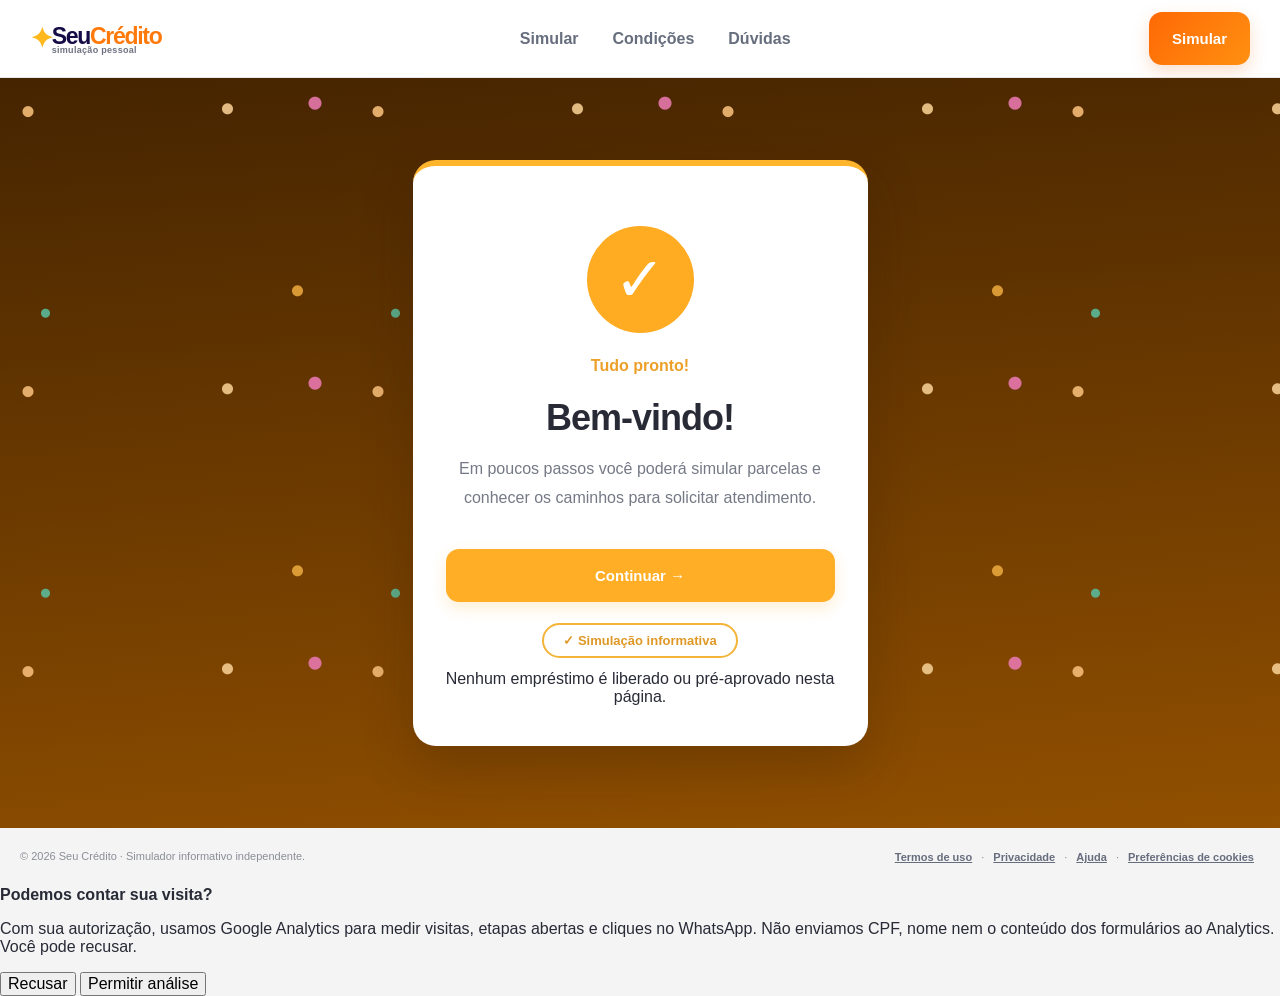
==== commit 221715af: "Load Analytics after consent and add visitor privacy controls" ====
--- a/index.html
+++ b/index.html
@@ -8,6 +8,7 @@
 <title>Seu Crédito | Simulação pessoal</title>
 <link rel="stylesheet" href="./flow.css">
 <script defer src="./flow-app.js"></script>
+<script defer src="./analytics.js"></script>
 </head>
 <body>
 <header>
@@ -24,8 +25,19 @@
 <main id="app"><p style="text-align:center;padding:45px">Carregando simulador…</p></main>
 <footer class="footer">
  <span>© <span id="year">2026</span> Seu Crédito · Simulador informativo independente.</span>
- <span><button type="button" data-legal="terms">Termos de uso</button> · <button type="button" data-legal="privacy">Privacidade</button> · <button type="button" data-legal="help">Ajuda</button></span>
+ <span><button type="button" data-legal="terms">Termos de uso</button> · <button type="button" data-legal="privacy">Privacidade</button> · <button type="button" data-legal="help">Ajuda</button> · <button type="button" id="analyticsSettings">Preferências de cookies</button></span>
 </footer>
+
+<section class="analytics-consent" id="analyticsBanner" aria-label="Preferências de análise de visitas" hidden>
+  <div class="analytics-consent-text">
+    <strong>Podemos contar sua visita?</strong>
+    <p>Com sua autorização, usamos Google Analytics para medir visitas, etapas abertas e cliques no WhatsApp. Não enviamos CPF, nome nem o conteúdo dos formulários ao Analytics. Você pode recusar.</p>
+  </div>
+  <div class="analytics-consent-actions">
+    <button type="button" id="analyticsDecline">Recusar</button>
+    <button type="button" id="analyticsAccept">Permitir análise</button>
+  </div>
+</section>
 <dialog class="dialog" id="legal" aria-labelledby="legalTitle"><h2 id="legalTitle">Informações</h2><p id="legalText"></p><button id="closeLegal" class="btn orange-btn" type="button">Entendi</button></dialog>
 </body>
 </html>
--- a/flow.css
+++ b/flow.css
@@ -1,20 +1,98 @@
 
-:root{--orange:#ff790a;--gold:#ffb51b;--purple:#130b46;--ink:#232532;--muted:#737885;--line:#e2e3e8;--background:#f4f4f5;--white:#fff;--radius:20px}
-*{box-sizing:border-box}html{scroll-behavior:smooth}body{margin:0;background:var(--background);color:var(--ink);font:16px/1.55 ui-sans-serif,-apple-system,BlinkMacSystemFont,"Segoe UI",Arial,sans-serif}button,input,select{font:inherit}button{cursor:pointer}button:focus-visible,input:focus-visible,select:focus-visible{outline:3px solid #9185fd;outline-offset:3px}button:disabled{opacity:.6;cursor:not-allowed}
-.topbar{height:78px;background:#fff;border-bottom:1px solid #e9e9ec;display:flex;align-items:center;justify-content:space-between;padding:0 max(24px,calc((100vw - 1220px)/2));position:relative;z-index:2}
-.brand{color:var(--purple);font-size:23px;font-weight:900;letter-spacing:-1.1px;text-decoration:none;display:flex;align-items:center;gap:6px;line-height:1}.brand i{color:var(--orange);font-style:italic}.brand small{font-size:9px;display:block;text-align:right;font-weight:700;letter-spacing:.9px;color:#626072;margin-top:4px}.brand-gem{color:var(--orange);font-size:25px}
-.topnav{display:flex;gap:24px;align-items:center}.topnav button{border:0;background:transparent;color:#696e7d;font-weight:700;font-size:14px}.topnav button:hover{color:var(--orange)}
-.btn{display:inline-flex;justify-content:center;align-items:center;gap:10px;min-height:53px;padding:12px 23px;border-radius:13px;font-size:15px;font-weight:800;border:0;transition:transform .16s,filter .16s}.btn:hover{transform:translateY(-1px);filter:brightness(.98)}.btn-main{background:linear-gradient(115deg,#ff6705,#ff8a14);color:white;box-shadow:0 8px 18px #fa731d35}.btn-yellow{background:linear-gradient(105deg,#ffb524,#ffaa20);color:#fff;box-shadow:0 6px 15px #d78f2438}.btn-back{border:2px solid #e1e2e6;background:#fff;color:#414653}.btn-green{background:#18a755;color:#fff}.btn-red{background:#ef474c;color:#fff}.btn-wide{width:100%}.btn-small{min-height:42px;padding:7px 18px}
-.screen[hidden]{display:none!important}.screen{min-height:calc(100vh - 144px);animation:fadein .24s ease}.screen.center-area{display:flex;justify-content:center;align-items:flex-start;padding:38px 20px 44px}@keyframes fadein{from{opacity:.6;transform:translateY(4px)}to{opacity:1;transform:translateY(0)}}
-.welcome{background:linear-gradient(180deg,#42200a 0%,#814307 100%);min-height:calc(100vh - 140px);display:flex;align-items:center;justify-content:center;padding:38px 15px;overflow:hidden;position:relative}.confetti{position:absolute;inset:0;pointer-events:none;opacity:.75;background-image:radial-gradient(circle at 5% 7%,#ff86be 0 6px,transparent 7px),radial-gradient(circle at 95% 16%,#fabd51 0 7px,transparent 8px),radial-gradient(circle at 17% 65%,#e3a239 0 5px,transparent 6px),radial-gradient(circle at 68% 9%,#42b69a 0 5px,transparent 6px),radial-gradient(circle at 41% 18%,#ffffff 0 5px,transparent 6px),radial-gradient(circle at 89% 74%,#c98a35 0 7px,transparent 8px);background-size:350px 280px;animation:confettiFloat 10s linear infinite}@keyframes confettiFloat{to{background-position:0 160px}}.welcome-card{position:relative;max-width:455px;width:100%;padding:58px 36px 35px;background:#fff;border-top:6px solid #ffae25;border-radius:24px;text-align:center;box-shadow:0 26px 50px #29120752}.welcome-check{display:grid;place-items:center;height:100px;width:100px;margin:0 auto 25px;border-radius:50%;background:linear-gradient(135deg,#ffb62c,#ff9c1b);font-size:48px;color:white;font-weight:800}.welcome-card h1{font-size:36px;margin:16px 0 11px;letter-spacing:-1px}.welcome-card p{color:#747a87;margin:10px 0 24px}.welcome-card .btn{margin-top:12px}.welcome-label{color:#eca32e;font-weight:800}.safety-pill{display:inline-block;margin-top:20px;border:2px solid #f3b236;color:#e6a02c;border-radius:40px;padding:8px 22px;font-size:13px;font-weight:700}.smallprint{font-size:11px;color:#89909a;margin-top:13px}
-.hero{padding:50px max(24px,calc((100vw - 1220px)/2));background:linear-gradient(110deg,#fff 0%,#fffaee 100%)}.hero-layout{display:grid;grid-template-columns:1fr 1fr;align-items:center;gap:65px}.hero h1{font-size:clamp(36px,4.5vw,59px);letter-spacing:-2px;line-height:1.13;margin:22px 0}.hero h1 span{display:block;color:var(--orange)}.hero p{max-width:525px}.hero-badge{background:#fff8eb;border-radius:35px;display:inline-block;padding:10px 15px;font-size:13px;font-weight:700}.hero-illustration{height:210px;border-radius:25px 25px 0 0;background:linear-gradient(115deg,#ff6c06,#ffae0e);padding:40px 25px;color:#fff;display:flex;align-items:center;justify-content:space-between}.hero-illustration b{font-size:40px;line-height:1.1}.hero-icon{font-size:100px;line-height:1}.calc-box{margin:-1px 0 0;background:#fff;border-radius:0 0 24px 24px;box-shadow:0 14px 40px #34171315;padding:30px}.amount-head{display:flex;justify-content:space-between;gap:10px;align-items:center}.amount-head strong{font-size:29px;color:var(--orange)}input[type=range]{width:100%;accent-color:#ffad1a;margin:20px 0 5px}.range-ends{display:flex;justify-content:space-between;color:#a0a3af;font-size:11px}.metrics{display:flex;gap:9px;background:#fffbf5;padding:16px;margin:21px 0;border-radius:12px}.metrics>div{flex:1;text-align:center;font-size:11px;color:#8a8b98}.metrics b{display:block;color:var(--purple);font-size:14px}.fine{font-size:11px!important;color:#89909a!important}
-.flow-card{width:min(460px,100%);border:1px solid #e2e2e6;border-radius:20px;background:#fff;overflow:hidden;box-shadow:0 7px 22px #1311210a}.flow-content{padding:30px}.stepper{display:grid;grid-template-columns:repeat(4,1fr);gap:6px;padding:36px 23px;border-bottom:1px solid #ebebed}.stepper-item{display:flex;flex-direction:column;align-items:center;gap:6px;font-size:10px;font-weight:700;color:#92959e}.stepper-circle{height:38px;width:38px;border:2px solid #e2e3e8;border-radius:50%;display:grid;place-items:center;font-size:14px;background:white;color:#777b8c}.stepper-item.active .stepper-circle{background:#ffbb0c;border-color:#ffbb0c;color:#211536;box-shadow:0 0 0 5px #ffedb8}.stepper-item.done .stepper-circle{background:var(--purple);border-color:var(--purple);color:white}.stepper-item.active,.stepper-item.done{color:var(--purple)}
-.track{height:5px;width:100%;background:#f1f1f3;border-radius:30px;margin:0 0 29px;overflow:hidden}.track>i{display:block;background:#ff7209;height:100%;border-radius:30px}.section-eyebrow{font-size:12px;font-weight:700;color:#8b8e98;margin-bottom:13px;text-align:center}.flow-content h1{font-size:26px;letter-spacing:-.8px;line-height:1.25;margin:0 0 12px;color:#2a2a35}.flow-content h2{font-size:21px;line-height:1.3}.subtitle{color:#777c87;font-size:14px;line-height:1.67;margin:0 0 28px}.text-center{text-align:center}.field-label{display:block;font-size:12px;font-weight:800;margin:19px 0 9px;color:#4d5260;letter-spacing:.5px}.field{width:100%;height:55px;border:2px solid #e5e5e9;padding:0 18px;border-radius:12px;background:white;color:#2b2936}.field::placeholder{color:#a4a7af}.flow-content>.btn{margin-top:22px}.info-note{background:#f7f7f9;border-radius:13px;padding:14px;font-size:12px;color:#7b808a;margin-top:20px}.button-row{display:flex;gap:12px;margin-top:27px}.button-row .btn-main{flex:1}
-.choice-grid{display:grid;grid-template-columns:repeat(2,minmax(0,1fr));gap:13px}.choice-grid button{border:2px solid #e7e7e9;border-radius:15px;background:#fff;min-height:110px;font-size:13px;color:#3b4050;font-weight:750}.choice-grid button b{display:block;font-size:24px;color:var(--purple);margin-bottom:8px}.choice-grid button.selected,.choices button.selected{border-color:#ffb62a;background:#fffaf0}.choices{display:flex;flex-direction:column;gap:12px}.choices button{display:flex;align-items:center;text-align:left;gap:12px;padding:15px 19px;min-height:60px;border:2px solid #e5e5e8;border-radius:12px;background:#fff;color:#3b4050;font-weight:650}.choices button::after{content:'○';margin-left:auto;color:#cdd0d6}.choices button.selected::after{content:'✓';color:#ffb524}.choices button span{color:var(--purple)}
-.confirm-date{font-size:24px;font-weight:800;text-align:center;border:2px solid #e5e6e9;padding:21px;border-radius:13px;margin-bottom:16px}.large-success{margin:22px auto;width:108px;height:108px;border-radius:50%;display:grid;place-items:center;background:linear-gradient(145deg,#f98c24,var(--purple));color:white;font-size:52px;box-shadow:0 15px 35px #180c4540}
-.expert-banner{border-radius:20px;background:#170a4a;color:white;text-align:center;padding:38px 22px;margin-bottom:16px}.expert-banner .expert-avatar{height:72px;width:72px;border-radius:50%;background:#ffa51f;display:grid;place-items:center;margin:0 auto 16px;font-size:34px}.expert-banner h1{color:white}.feature-row{display:grid;grid-template-columns:1fr 1fr;gap:10px;margin:16px 0}.feature-row>div{background:#f5f5f7;border-radius:12px;padding:15px;text-align:center;font-size:13px;font-weight:800}.feature-row small{display:block;color:#8c8d98;font-weight:400}.estimate{background:#fff9ed;border:1px solid #f8d9a4;padding:14px;border-radius:12px;margin:15px 0;text-align:center}.estimate b{display:block;font-size:27px;color:var(--orange)}
-.chat-card{width:min(480px,100%);height:min(650px,76vh);display:flex;flex-direction:column;background:#f6f2e9;border-radius:19px;overflow:hidden;box-shadow:0 10px 35px #070f2714}.chat-header{background:#006957;color:white;padding:15px;display:flex;align-items:center;gap:12px}.chat-header strong{display:block}.chat-header small{display:block;color:#bfede6}.chat-icon{width:39px;height:39px;background:#ffba28;border-radius:50%;display:grid;place-items:center;color:#241443}.chat-body{flex:1;overflow:auto;padding:18px;background-image:radial-gradient(#c6c4ae55 1px,transparent 1px);background-size:26px 26px}.chat-bubble{background:#fff;border-radius:12px;padding:12px 15px;box-shadow:0 2px 7px #0001;max-width:86%;margin-bottom:15px}.chat-options{display:grid;gap:9px}.chat-options button{border:1px solid #d4e6de;border-radius:11px;background:#fff;padding:12px;text-align:left;font-weight:650;color:#287b63}.chat-footer{background:#fff;padding:15px}.btn-whatsapp{background:#008f73;color:#fff}
-.site-footer{display:flex;justify-content:space-between;gap:18px;max-width:1180px;margin:auto;padding:21px;font-size:11px;color:#858994}.site-footer button{border:0;background:transparent;color:#717b92;text-decoration:underline}.error-msg{color:#b63939;margin-top:13px;font-size:12px;min-height:16px}.legal-dialog{border:0;border-radius:20px;box-shadow:0 20px 60px #0005;width:min(540px,calc(100% - 35px));max-height:85vh;padding:24px}.legal-dialog::backdrop{background:#0b103a8a}.legal-dialog button{margin-top:12px}.legal-dialog p{font-size:13px;color:#656b77}.btn-dialog{float:right}
-@media(max-width:850px){.hero-layout{grid-template-columns:1fr}.hero{padding:40px 22px}.hero-copy h1{font-size:38px}.topnav{display:none}.topbar{height:69px}.site-footer{flex-wrap:wrap}}
-@media(max-width:510px){.welcome-card{padding:40px 24px 28px}.screen.center-area{padding:20px 12px}.flow-content{padding:24px 20px}.flow-content h1{font-size:24px}.topbar{padding:0 18px}.brand{font-size:20px}.metrics b{font-size:12px}.choice-grid button{min-height:100px}.button-row{gap:8px}.button-row .btn{padding:10px 14px}}
+:root{--orange:#ff790b;--amber:#ffb91d;--navy:#150b46;--ink:#282a36;--muted:#7b7f89;--line:#e3e4e8;--bg:#f4f4f5}
+*{box-sizing:border-box}body{margin:0;font-family:Inter,-apple-system,BlinkMacSystemFont,"Segoe UI",Arial,sans-serif;background:var(--bg);color:var(--ink)}button,input,select{font:inherit}button{cursor:pointer}button:focus-visible,input:focus-visible,select:focus-visible{outline:3px solid #9c8ae9;outline-offset:2px}
+header{background:#fff;border-bottom:1px solid #e7e8ea;height:78px;display:flex;align-items:center;justify-content:center}.head-inner{width:min(1220px,96%);display:flex;justify-content:space-between;align-items:center;gap:12px}.logo{font-size:23px;font-weight:900;letter-spacing:-1.3px;color:var(--navy);text-decoration:none;display:flex;align-items:center}.logo .star{color:var(--amber);font-size:28px}.logo span.orange{color:var(--orange)}.logo small{font-size:9px;letter-spacing:.3px;display:block;color:#6d7180;margin-top:-5px}.topnav{display:flex;gap:22px}.topnav button,.footer button{border:0;background:none;color:#666d7d;font-weight:650}.topnav button:hover,.footer button:hover{text-decoration:underline}
+main{min-height:calc(100vh - 150px)}.pane{display:none}.pane.show{display:block;animation:fade .18s ease}@keyframes fade{from{opacity:.45;transform:translateY(5px)}to{opacity:1;transform:translateY(0)}}
+.btn{border:0;border-radius:13px;padding:14px 23px;min-height:53px;font-weight:800;font-size:15px}.btn:hover{filter:brightness(.97)}.orange-btn{color:#fff;background:linear-gradient(130deg,#ff6905,#ff9011);box-shadow:0 7px 17px #ef741f38}.yellow-btn{background:#ffae25;color:#fff;box-shadow:0 6px 16px #ffac2033}.white-btn{background:#fff;border:2px solid #e3e4e8;color:#555b68}.green-btn{background:#16a65b;color:white}.red-btn{background:#f0444d;color:white}.full{width:100%}
+.welcome{min-height:calc(100vh - 150px);background:linear-gradient(175deg,#452400,#925000);display:grid;place-items:center;padding:35px 15px;position:relative;overflow:hidden}.welcome:before{content:"";position:absolute;inset:0;background:radial-gradient(circle at 8% 12%,#f3bb77 0 5px,transparent 6px),radial-gradient(circle at 90% 9%,#e777ac 0 6px,transparent 7px),radial-gradient(circle at 13% 84%,#5ab999 0 4px,transparent 5px),radial-gradient(circle at 85% 76%,#e7a63b 0 5px,transparent 6px),radial-gradient(circle at 65% 11%,#f3cb90 0 5px,transparent 6px);background-size:350px 280px;animation:drift 15s linear infinite;opacity:.9}@keyframes drift{to{background-position:20px 180px}}.welcome-card{z-index:1;width:min(455px,100%);background:#fff;border-radius:23px;border-top:6px solid #ffb52b;text-align:center;padding:60px 33px 40px;box-shadow:0 20px 50px #371c0547}.welcome-symbol{margin:0 auto 24px;width:107px;height:107px;display:grid;place-items:center;background:#ffac23;border-radius:50%;color:#fff;font-size:62px}.welcome-card .eyebrow{color:#eca029;font-weight:800}.welcome-card h1{font-size:36px;margin:22px 0 12px;letter-spacing:-1px}.welcome-card p{color:#747985;line-height:1.8}.welcome-card .btn{margin:20px 0 9px}.welcome-pill{display:inline-block;border:2px solid #f4b439;color:#de9825;border-radius:60px;padding:8px 19px;margin:12px auto;font-size:13px;font-weight:750}
+.hero{padding:45px max(20px,calc((100% - 1250px)/2));background:linear-gradient(100deg,#fff,#fff9ea)}.hero-grid{display:grid;grid-template-columns:1fr 1fr;gap:48px;align-items:center}.hero h1{font-size:clamp(34px,4vw,60px);line-height:1.15;letter-spacing:-1.8px}.hero h1 em{display:block;color:var(--orange);font-style:normal}.hero p{color:#5f6372;line-height:1.8}.tag{display:inline-flex;background:#fff7ea;padding:9px 15px;border-radius:50px;font-weight:750;font-size:13px}.hero-art{background:linear-gradient(130deg,#ff5d03,#ffb800);border-radius:22px 22px 0 0;min-height:210px;display:flex;justify-content:space-between;align-items:center;padding:35px;color:#fff}.hero-art b{font-size:37px;line-height:1.1;max-width:250px}.hero-art span{font-size:100px}.calc{background:#fff;padding:28px;border-radius:0 0 22px 22px;box-shadow:0 14px 40px #22133915}.calc-top{display:flex;justify-content:space-between;gap:9px;align-items:center}.calc-top b{font-size:27px;color:var(--orange)}.calc h2{font-size:20px;margin-bottom:2px}.calc p{font-size:13px;margin:0}.range{width:100%;accent-color:var(--amber);margin:24px 0 4px}.ends{display:flex;justify-content:space-between;font-size:12px;color:#a2a5ae}.two{display:flex;align-items:center;justify-content:space-between;gap:10px;margin:22px 0}.two select{padding:8px;border-radius:8px;border:1px solid #ddd}.stats{display:flex;background:#fffbf5;border-radius:12px;padding:15px;gap:12px}.stats div{flex:1;text-align:center;font-size:11px;color:#92949b}.stats strong{display:block;color:var(--navy);font-size:13px}
+.center{display:grid;place-items:start center;padding:34px 16px 45px}.card{width:min(455px,100%);background:#fff;border-radius:19px;border:1px solid #e5e5e8;box-shadow:0 8px 20px #17172e0c;overflow:hidden}.card-body{padding:31px 28px}.steps{display:flex;justify-content:space-around;gap:3px;padding:35px 23px;border-bottom:1px solid #ececef}.step{text-align:center;color:#9699a1;font-size:11px;font-weight:700}.step i{display:grid;place-items:center;width:40px;height:40px;border:2px solid #e5e6e9;border-radius:50%;font-size:16px;font-style:normal;margin:0 auto 7px}.step.on i{background:var(--amber);border-color:var(--amber);color:var(--navy);box-shadow:0 0 0 5px #fff1c8}.step.done i{background:var(--navy);border-color:var(--navy);color:white}.step.on,.step.done{color:var(--navy)}
+.progress{height:5px;border-radius:100px;background:#f0f0f2;margin:0 0 28px;overflow:hidden}.progress span{height:100%;display:block;background:var(--orange);border-radius:100px}.card h1{font-size:25px;letter-spacing:-.7px;line-height:1.25;margin:10px 0}.card h2{font-size:22px;letter-spacing:-.5px}.sub{color:#7b7f8c;font-size:14px;line-height:1.65;margin:9px 0 25px}.label{display:block;margin:20px 0 9px;font-size:12px;font-weight:800;color:#4b5160}.field{height:56px;width:100%;padding:0 17px;border:2px solid #e4e5e9;border-radius:12px;background:#fff;color:#252631}.field::placeholder{color:#a1a4af}.actions{display:flex;gap:12px;margin-top:24px}.actions .orange-btn{flex:1}.note{padding:13px;background:#f6f7f8;color:#757988;font-size:12px;border-radius:12px;margin-top:16px;line-height:1.6}.centertext{text-align:center}.number{color:#7e8390;font-size:12px;text-align:center;font-weight:750}.success{width:102px;height:102px;background:linear-gradient(130deg,#ff931b,var(--navy));border-radius:50%;margin:26px auto;display:grid;place-items:center;color:#fff;font-size:50px;box-shadow:0 10px 30px #27134b35}
+.options{display:grid;gap:12px}.option{width:100%;min-height:66px;display:flex;align-items:center;gap:12px;border:2px solid #e4e5e9;background:#fff;color:#323643;border-radius:14px;padding:13px 19px;text-align:left;font-weight:650}.option span{margin-left:auto;color:#c1c5cc}.option.active{border-color:#fdbd27;background:#fffdf6}.option.active span{color:#ffac18}.grid-options{display:grid;grid-template-columns:1fr 1fr;gap:12px}.grid-options .option{min-height:105px;display:flex;flex-direction:column;justify-content:center;text-align:center;align-items:center;padding:10px}.grid-options .option b{font-size:22px;color:var(--navy)}.grid-options .option span{margin:0}.profile-banner{text-align:center;background:var(--navy);color:white;border-radius:18px;padding:29px 15px;margin-bottom:18px}.profile-banner h1{color:white}.profile-banner .avatar{height:75px;width:75px;background:#ffb525;border-radius:50%;display:grid;place-items:center;margin:0 auto;font-size:39px}.mini-stats{display:grid;grid-template-columns:1fr 1fr;gap:10px}.mini-stats div{padding:15px 8px;background:#f7f7f8;border-radius:12px;text-align:center;font-size:12px}.estimate{text-align:center;background:#fff9ec;border-radius:12px;padding:12px;margin:13px 0}.estimate b{display:block;color:var(--orange);font-size:25px}
+.chat{width:min(480px,100%);height:650px;max-height:80vh;border-radius:20px;display:flex;flex-direction:column;overflow:hidden;box-shadow:0 15px 30px #0001;background:#f3f0e7}.chat-head{padding:18px;background:#006f5d;color:#fff;display:flex;align-items:center;gap:11px}.chat-head b{display:block}.chat-head small{font-size:11px;color:#ccece5}.chat-avatar{width:39px;height:39px;border-radius:50%;background:#ffb71c;color:var(--navy);display:grid;place-items:center;font-size:24px}.chat-feed{flex:1;overflow:auto;padding:20px;background:radial-gradient(#c9c3b644 1px,transparent 1px);background-size:23px 23px}.bubble{background:white;border-radius:12px;padding:13px;margin-bottom:12px;max-width:90%;box-shadow:0 3px 10px #0001;font-size:14px}.chat-option{display:block;width:88%;margin:8px 0 8px auto;padding:13px;border:1px solid #c8e8dd;border-radius:10px;background:#fff;text-align:left;color:#14775e;font-weight:700}.chat-bottom{background:#fff;padding:14px}.chat-bottom p{font-size:11px;color:#888;margin:0 0 9px}.whatsapp{background:#079675;color:#fff}
+.footer{display:flex;justify-content:space-between;flex-wrap:wrap;gap:12px;padding:22px max(20px,calc((100% - 1250px)/2));font-size:11px;color:#8b8e96}.footer button{font-size:11px;text-decoration:underline}.alert{color:#b62235;font-size:12px;margin:9px 0;min-height:13px}.dialog{width:min(520px,95%);border:0;border-radius:17px;box-shadow:0 20px 70px #0007;padding:25px;max-height:85vh}.dialog::backdrop{background:#0b0b2b88}.dialog p{font-size:13px;color:#606778;line-height:1.65}
+@media(max-width:850px){.hero-grid{grid-template-columns:1fr;gap:20px}.hero{padding:26px 19px}.topnav{display:none}}@media(max-width:480px){.card-body{padding:23px 19px}.welcome-card{padding:46px 24px}.hero h1{font-size:36px}.stats strong{font-size:11px}.steps{padding:26px 15px}.topbar{height:68px}.center{padding:18px 11px 35px}.footer{justify-content:center;text-align:center}}
 @media(prefers-reduced-motion:reduce){*,*:before,*:after{animation:none!important;transition:none!important}}
+
+/* Telas adicionais de conversa, comparativo e orientações de crédito */
+.chat-answer{margin-left:auto;background:#d4ffd4;max-width:73%;text-align:left}
+.chat-answer small{display:block;color:#358d5a;font-size:10px;font-weight:750;margin-bottom:5px}
+.chat-previous{border:0;background:transparent;color:#267c65;font-size:12px;font-weight:700;display:block;margin:18px auto 8px;padding:6px}
+.chat-simulator{background:#fff;border:1px solid #e8e6e2;border-radius:18px;padding:20px;margin:14px 0;box-shadow:0 7px 18px #14142712;text-align:center}
+.chat-simulator>small{display:block;color:#9295a0;font-size:11px;font-weight:750;letter-spacing:1px}
+.chat-simulator>strong{font-size:36px;letter-spacing:-1px;color:#190d4b;display:block;margin:5px 0 14px}
+.chat-simulator input[type=range]{width:100%;accent-color:#ffbb16;margin-bottom:8px}
+.chat-installments{background:#f7f6fc;border-radius:11px;padding:13px 9px;margin:18px 0;font-size:12px;color:#7e8291}
+.chat-installments b{color:#170e44}
+.payment-list{border:1px solid #e8e8eb;border-radius:15px;overflow:hidden;margin-top:15px}
+.payment-option{display:flex;align-items:center;text-align:left;width:100%;gap:13px;background:#fff;border:0;border-bottom:1px solid #e9e9ec;padding:13px 15px;min-height:58px;color:#180f40}
+.payment-option:last-child{border-bottom:0}
+.payment-option.active{background:#fff5d7}
+.payment-option>span:nth-child(2){flex:1}
+.payment-option b{display:block;font-size:15px}
+.payment-option small{font-size:10px;color:#9194a0;display:block;line-height:1.4}
+.payment-option strong{font-size:13px;white-space:nowrap}
+.payment-radio{font-size:18px;color:#ffb514}
+.simulation-stamp{padding:9px;background:#fff5d9;border:1px solid #ffe29b;border-radius:11px;font-size:11px;font-weight:800;color:#8c6505;text-align:center;letter-spacing:.7px}
+.summary-data{display:grid;gap:0;margin:14px 0}
+.summary-data>div{padding:13px 2px;border-bottom:1px solid #e9eaf0;display:flex;align-items:center;justify-content:space-between;gap:12px;font-size:12px}
+.summary-data span{color:#80838f}
+.summary-data b{text-align:right;color:#16103d}
+.choices-info{margin:14px 0}
+.choices-info>div{border-bottom:1px solid #ececf0;padding:16px 4px;display:grid;grid-template-columns:34px 1fr;gap:0 10px;color:#190f49;font-size:24px}
+.choices-info b{font-size:14px;color:#212331}
+.choices-info small{font-size:12px;color:#787e8b;grid-column:2;margin-top:5px}
+.consent-line{display:flex;gap:10px;margin:20px 0;font-size:12px;color:#59616f;line-height:1.6}
+.consent-line input{accent-color:#ff790b;width:19px;height:19px;flex:none;margin:0}
+.conditions-box{border:1px solid #e8e9ed;border-radius:12px;padding:17px;background:#f9f9fb;font-size:13px;line-height:1.65;color:#515765;margin:16px 0}
+.conditions-box b{color:#17113e}
+.conditions-box p{margin-bottom:0}
+@media(max-width:460px){.chat-simulator{padding:16px}.chat-simulator>strong{font-size:30px}.payment-option{padding:12px 10px}.payment-option strong{font-size:12px}}
+
+/* Comparação de cenários e resumo transparente, com layout inspirado nos cartões de referência. */
+.quotes-center,.confirmation-center{padding-top:36px;padding-bottom:52px}
+.quote-shell,.confirmation-shell{width:min(580px,100%)}
+.quote-intro{background:#fff;border-radius:20px;padding:29px 26px 23px;margin-bottom:18px;box-shadow:0 8px 23px #150b4610;border:1px solid #e7e7ea}
+.quote-label,.confirmation-kicker{font-size:11px;font-weight:800;letter-spacing:1.5px;color:#e27016}
+.quote-intro h1{font-size:25px;margin:9px 0;color:#180f42}
+.quote-intro p{font-size:14px;line-height:1.6;color:#737886;margin:0}
+.quote-panel{background:#fff;border-radius:20px;box-shadow:0 8px 26px #150b4610;border:1px solid #e7e7ea;padding:24px}
+.quote-heading h2{margin:0 0 5px;font-size:23px;color:#1a1248}
+.quote-heading p{margin:0 0 19px;color:#7a7f8e;font-size:13px;line-height:1.55}
+.quote-options{display:grid;gap:12px;margin:17px 0 21px}
+.scenario-card{display:flex;align-items:center;gap:12px;width:100%;padding:18px 16px;border:2px solid #e4e5e8;border-radius:15px;text-align:left;background:#fff;min-height:104px;color:#16152a}
+.scenario-card.chosen{border-color:#ff780e;background:#fffbf3}
+.scenario-select{font-size:24px;color:#e0e1e4;flex:none}
+.scenario-card.chosen .scenario-select{color:#f87508}
+.scenario-copy{flex:1;min-width:0;display:flex;flex-direction:column;gap:1px}
+.scenario-copy>small,.scenario-rate>small{font-size:10px;color:#858997;font-weight:750;letter-spacing:.7px}
+.scenario-copy>strong{font-size:22px;font-weight:850;line-height:1.3;color:#17142c}
+.scenario-copy>span{font-size:11px;color:#858a96;line-height:1.55}
+.scenario-rate{text-align:right;display:flex;flex-direction:column;gap:3px}
+.scenario-rate b{font-size:16px;color:#179b53;white-space:nowrap}
+.quote-totals{border-top:1px solid #ececef;margin:0 0 15px;padding-top:8px}
+.quote-totals>div{display:flex;justify-content:space-between;align-items:center;gap:12px;padding:8px 0;font-size:13px;color:#6f7584}
+.quote-totals strong{font-weight:800;color:#191729;text-align:right}
+.quote-totals .safe-amount{color:#169e59}
+.quote-warning{background:#f5fbf6;border:1px solid #d1e9d6;color:#35724c;line-height:1.62;font-size:12px;border-radius:13px;padding:14px 16px;margin:17px 0 20px}
+.quote-back{margin-top:10px}
+.confirmation-shell{border:1px solid #e5e6ea;background:white;border-radius:21px;overflow:hidden;box-shadow:0 12px 30px #150b4610}
+.confirmation-banner{padding:35px 27px;background:#170c46;color:white}
+.confirmation-banner h1{font-size:27px;line-height:1.22;margin:10px 0}
+.confirmation-banner p{font-size:13px;line-height:1.7;color:#c8c3df;max-width:400px}
+.confirmation-kicker{color:#ffc23e}
+.confirmation-body{padding:27px}
+.confirmation-summary{background:#fff7e8;border:1px solid #f2ddbc;border-radius:14px;padding:19px;display:grid;gap:3px}
+.confirmation-summary>span{font-size:11px;color:#83818b}
+.confirmation-summary strong{font-size:31px;color:#180b45}
+.confirmation-summary small{color:#6f7281}
+.confirmation-lines{margin:20px 0 10px}
+.confirmation-lines>div{display:flex;justify-content:space-between;gap:15px;border-bottom:1px solid #e9e9ed;padding:12px 0;font-size:13px}
+.confirmation-lines>div span{color:#777c88}
+.confirmation-lines>div strong{color:#1a1742;text-align:right}
+.help-panel{border-top:1px solid #e9e9ec;margin-top:27px;padding-top:15px}
+.help-panel h2{font-size:19px;color:#1e1444;margin:6px 0}
+.help-panel>div{padding:11px 0;border-bottom:1px solid #efeff1}
+.help-panel b{font-size:13px;color:#282a3a}
+.help-panel p{font-size:12px;color:#737989;margin:4px 0 0;line-height:1.65}
+@media(max-width:510px){.quotes-center,.confirmation-center{padding-top:20px}.quote-panel,.confirmation-body{padding:18px}.quote-intro{padding:24px 18px}.scenario-card{padding:14px 10px;gap:8px}.scenario-copy>strong{font-size:18px}.scenario-rate b{font-size:13px}.scenario-copy>span{font-size:10px}.confirmation-banner{padding:27px 21px}}
